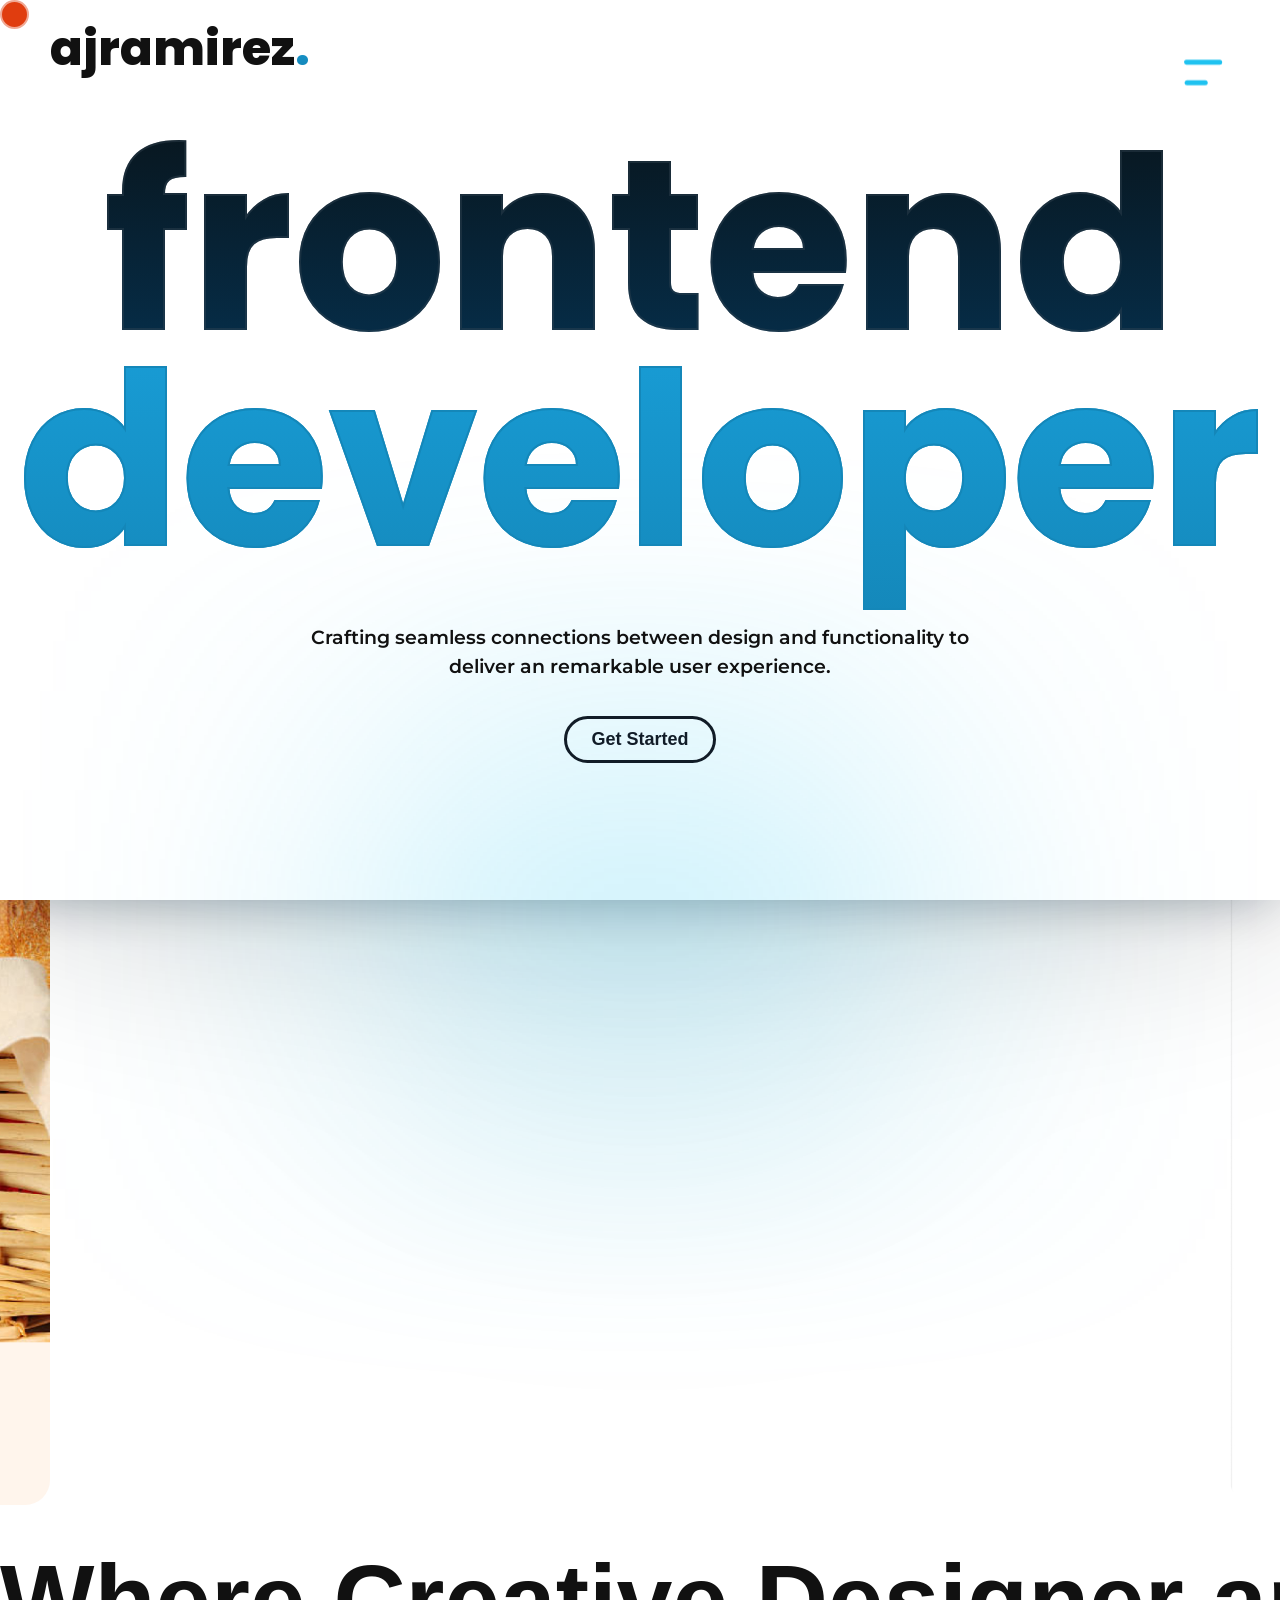
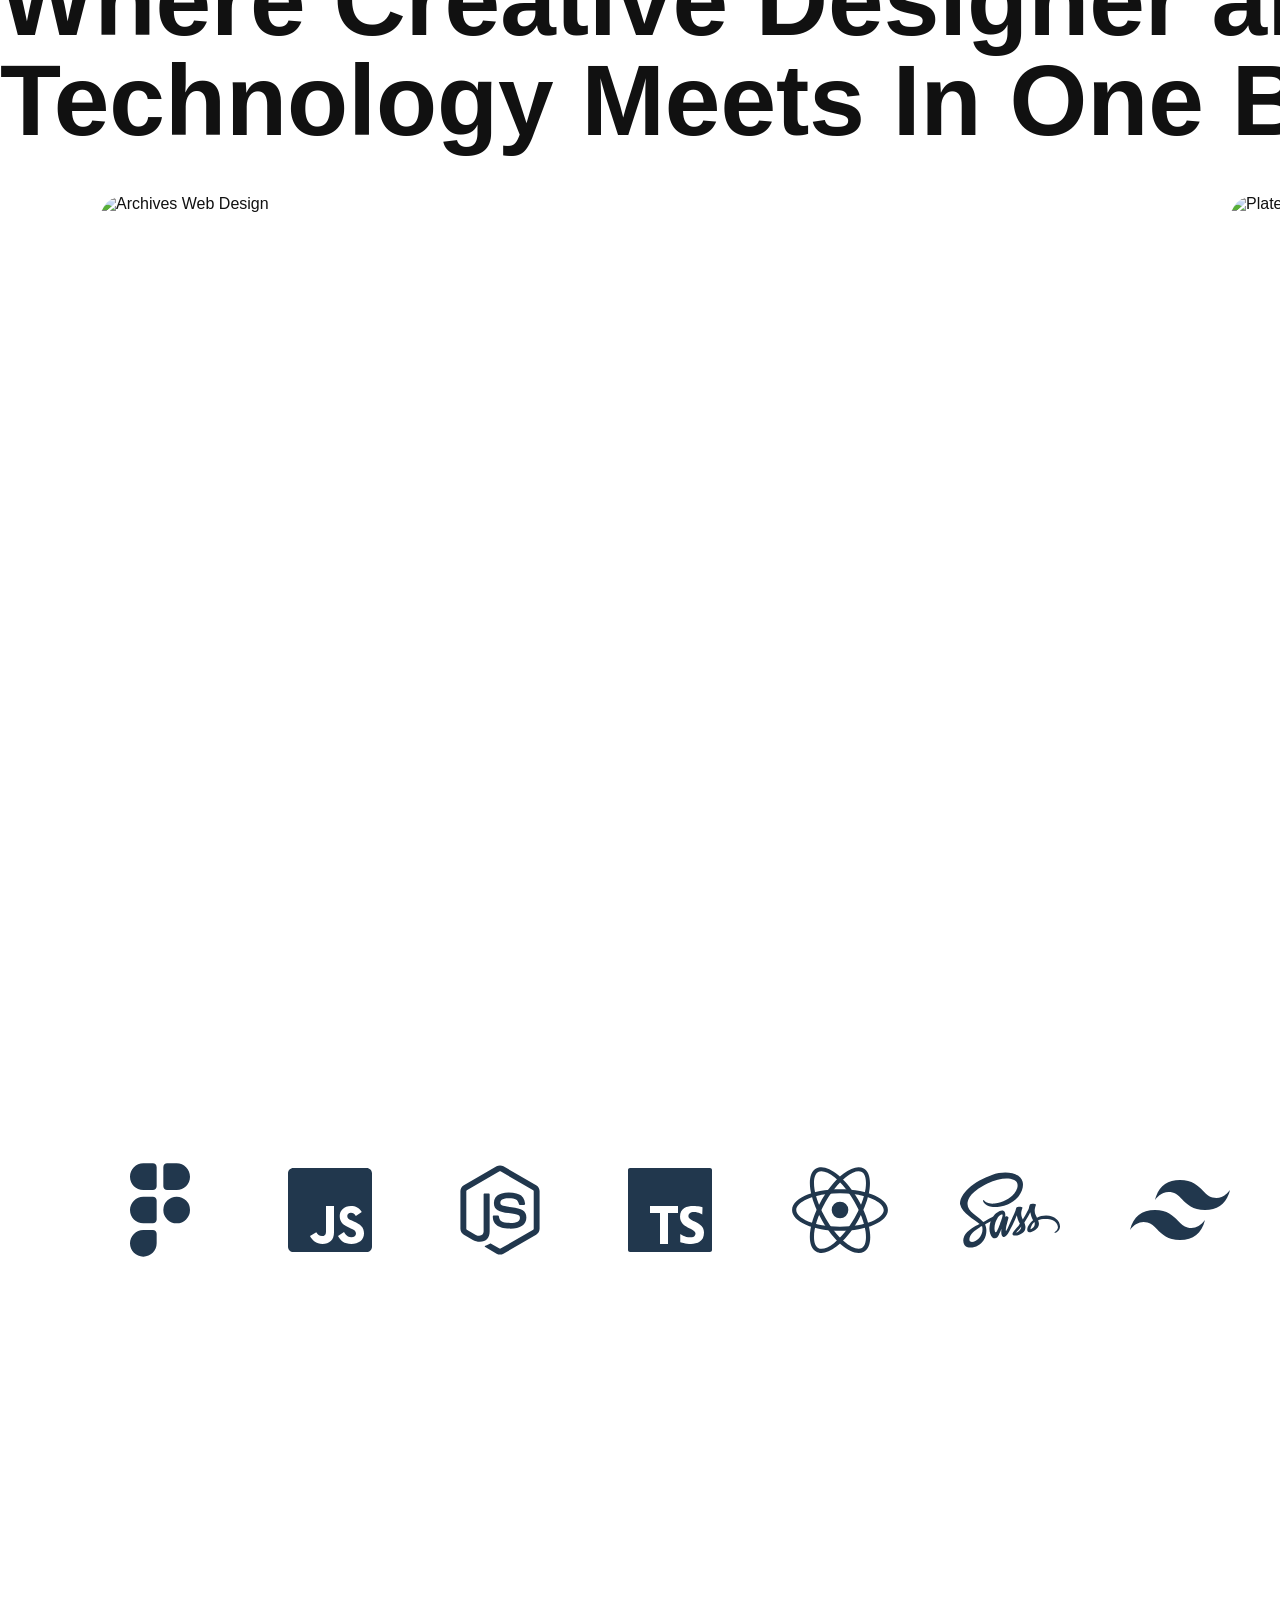
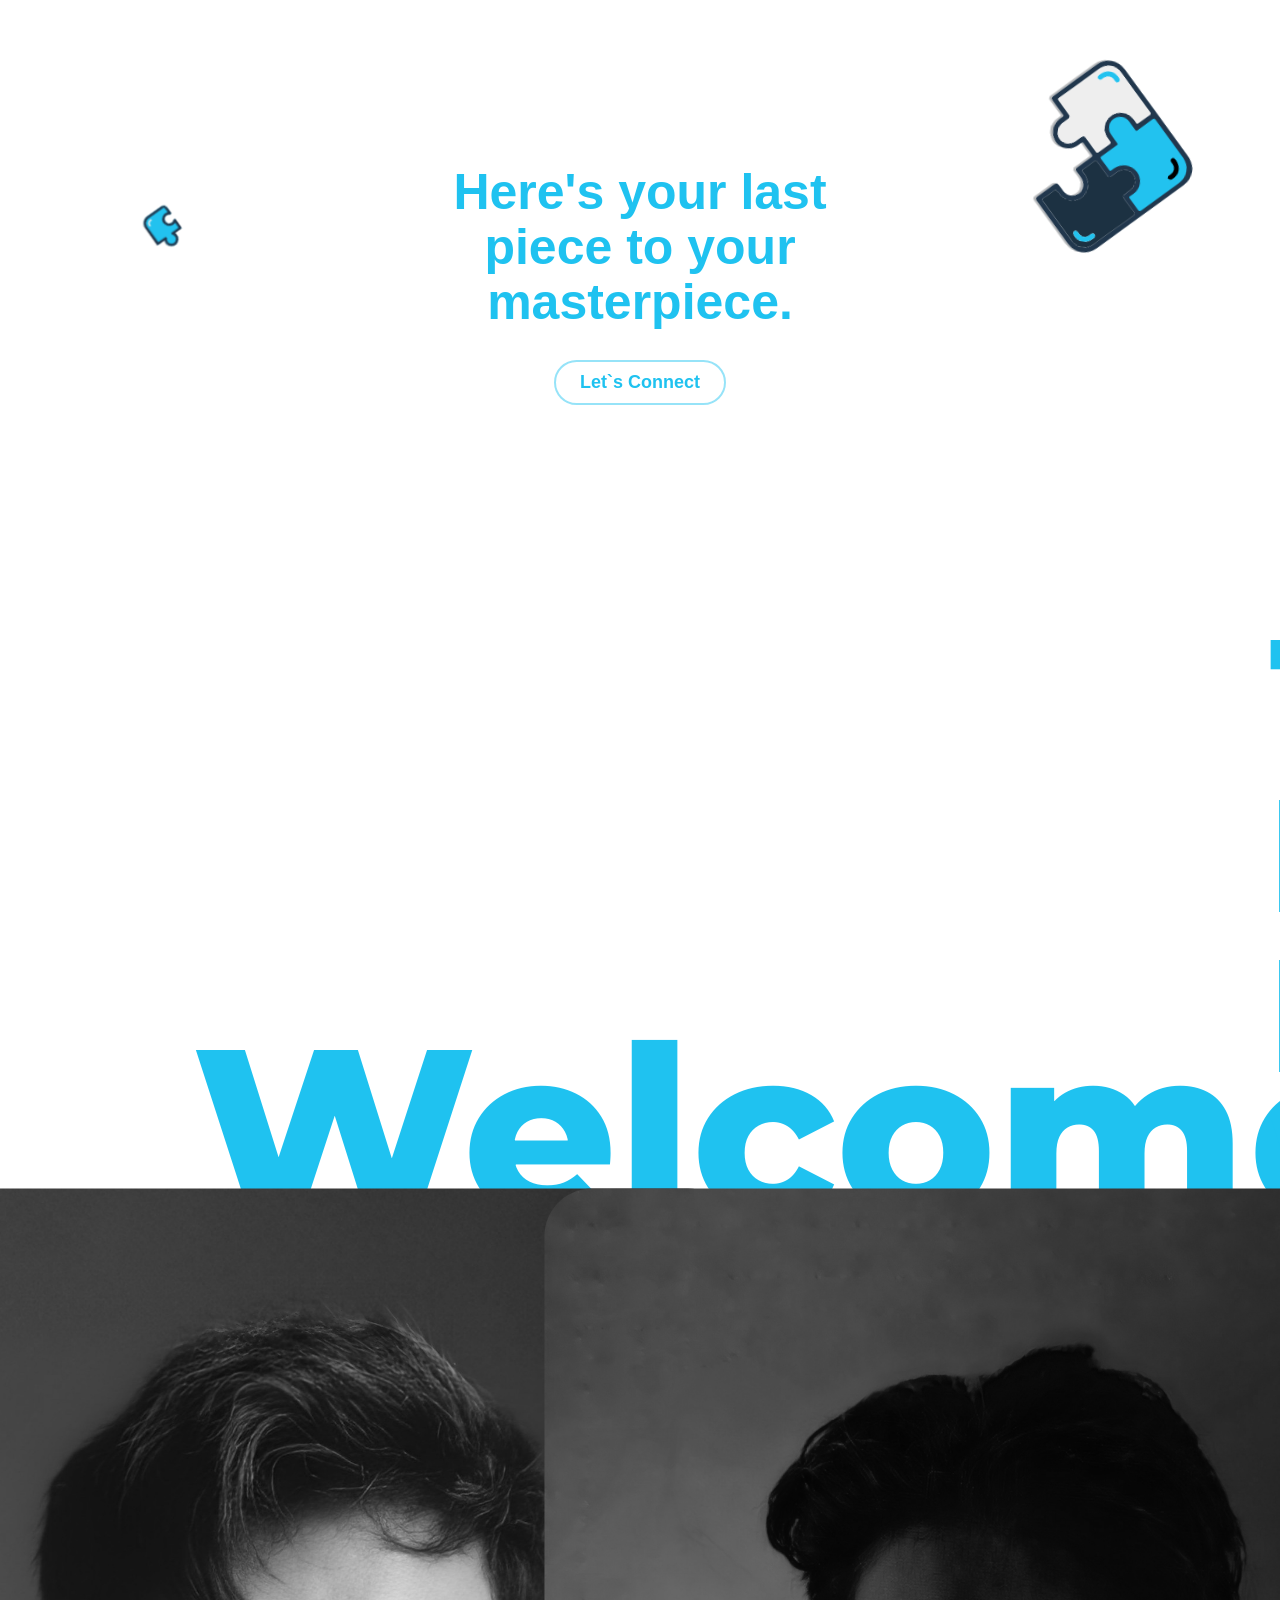
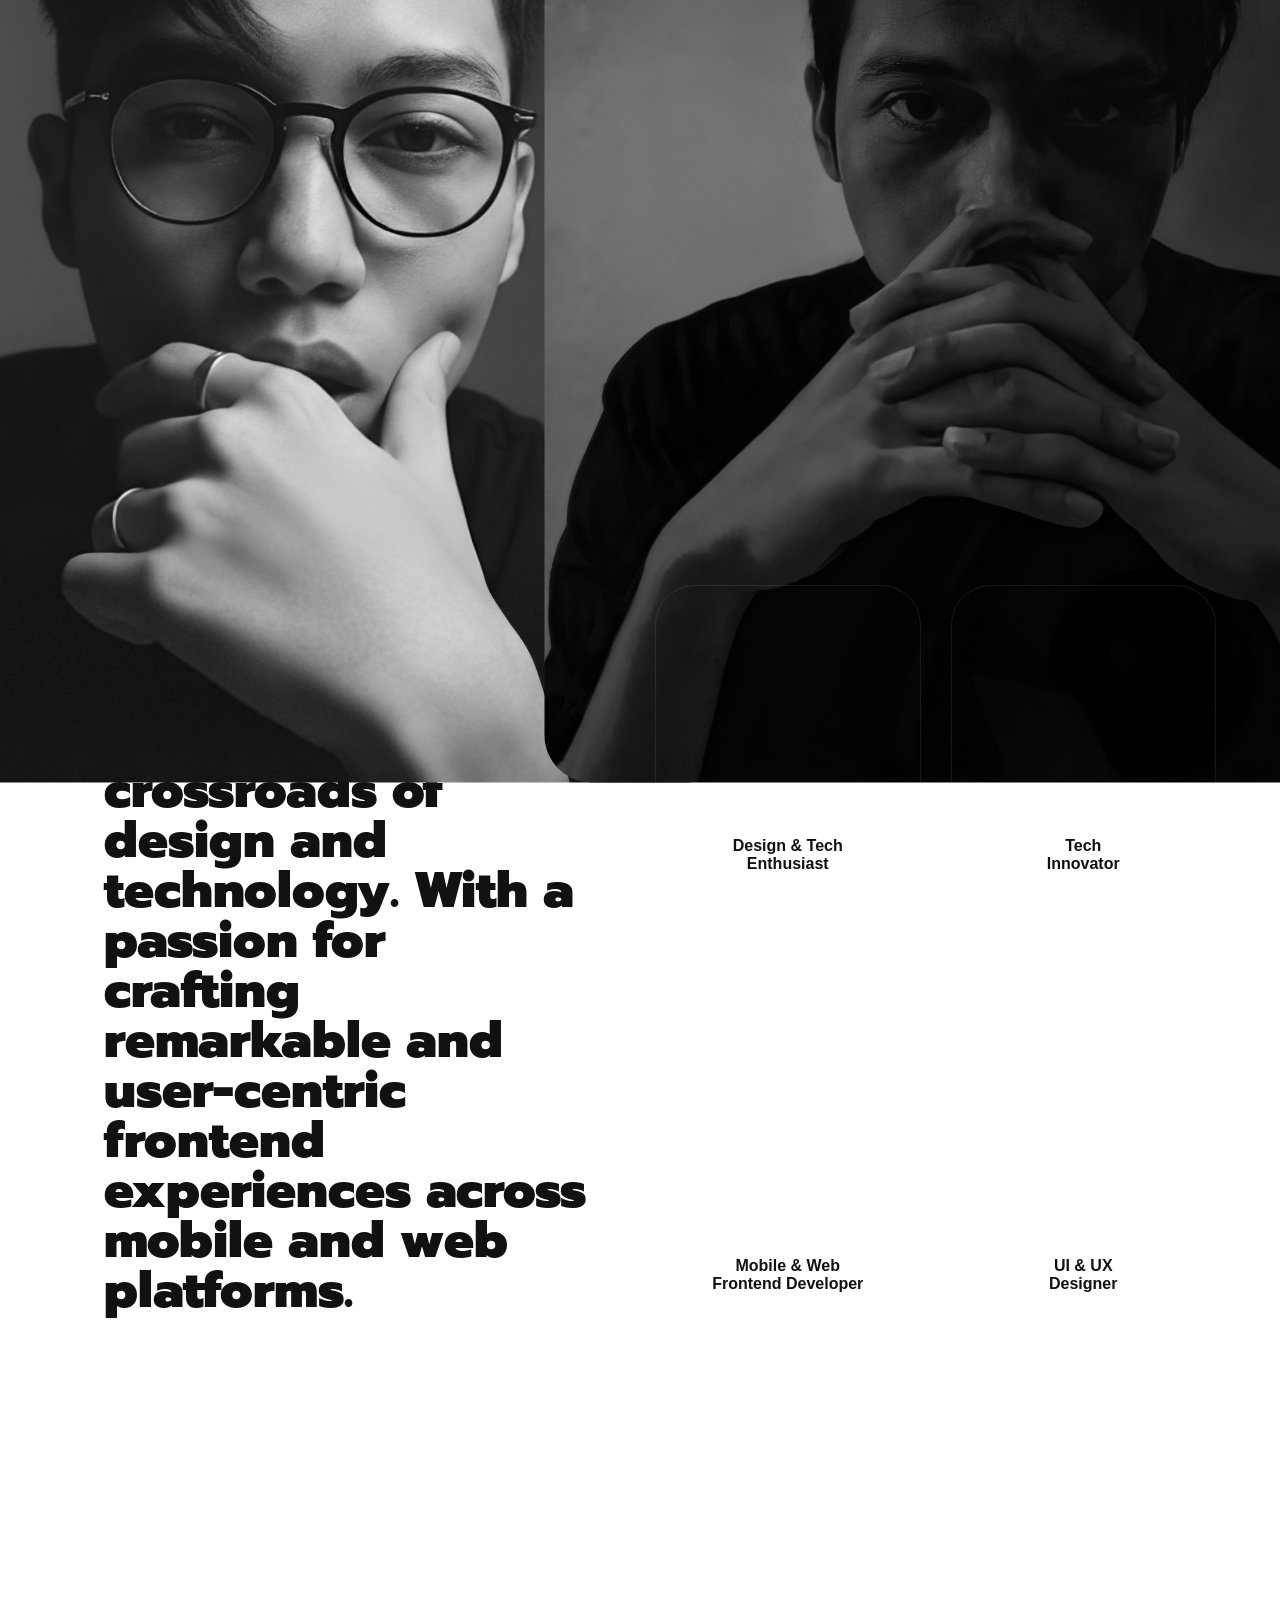
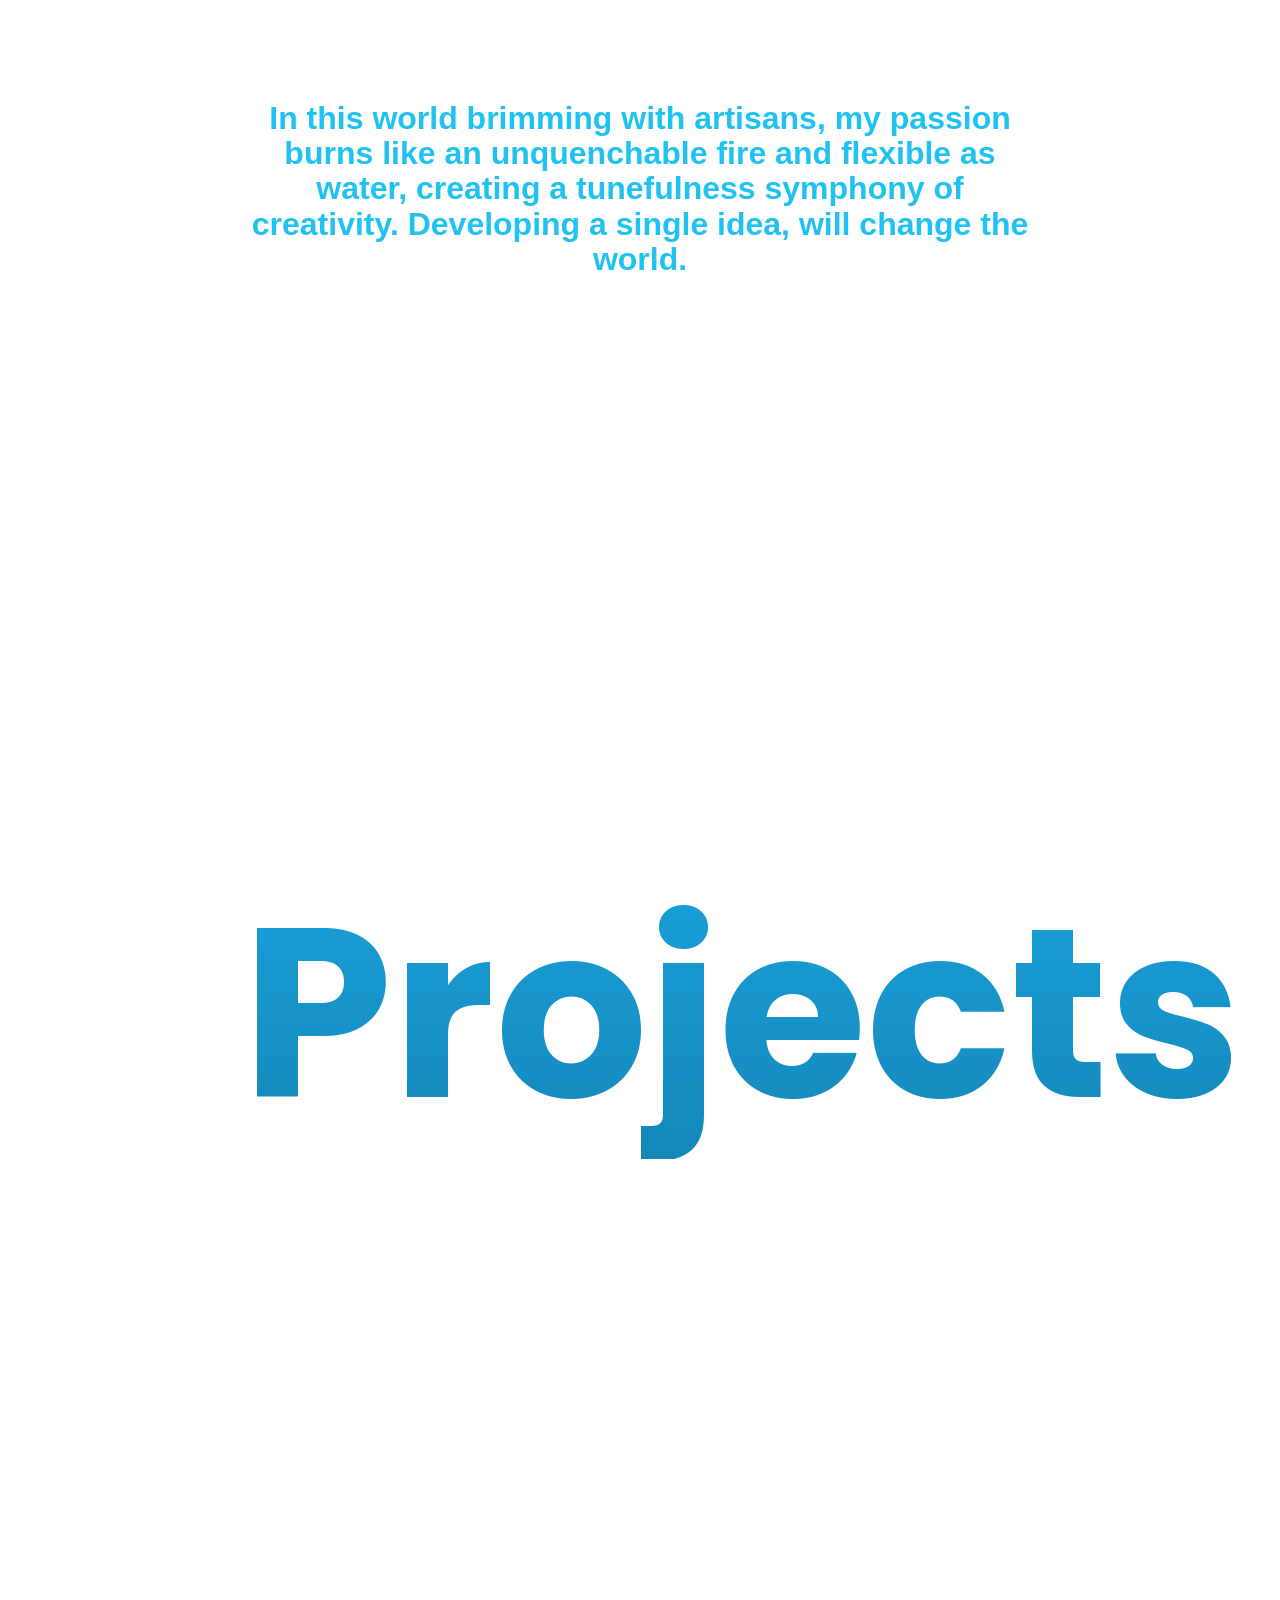
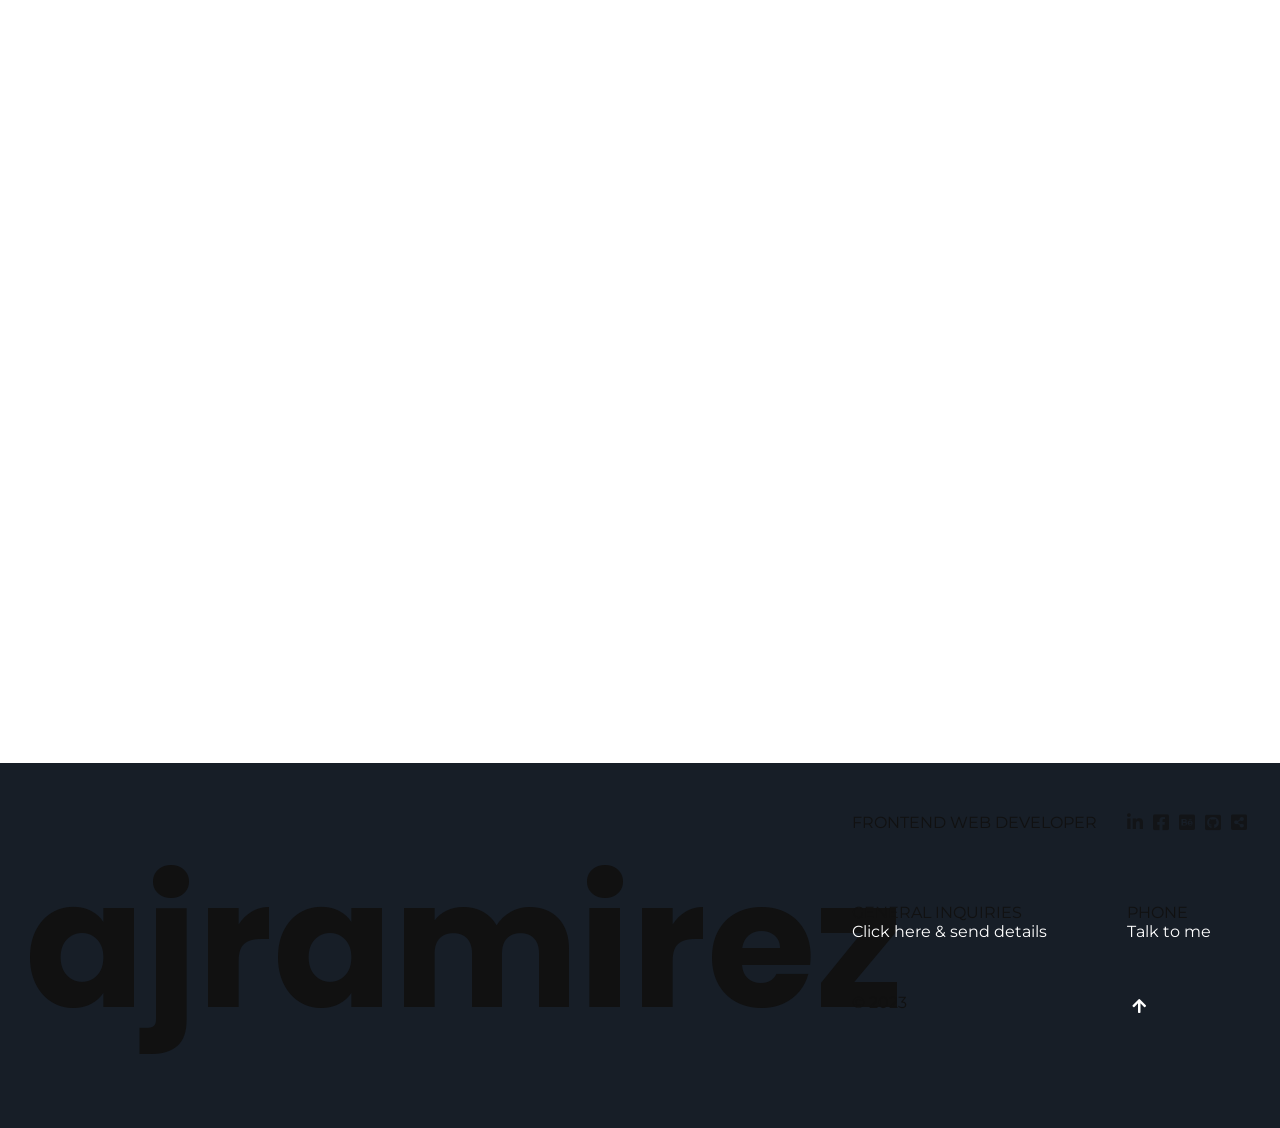
==== index.html @ 907bfc24 "Add The_Realty page and some adjustment" ====
<!DOCTYPE html>
<html lang="en">

<head>
  <meta charset="UTF-8" />
  <meta name="viewport" content="width=device-width, initial-scale=1.0" />
  <link rel="icon" type="image/x-icon" href="./images/favicon.svg">

  <title>klixt.dev</title>

  <!-- FONT__AWESOME -->
  <link rel="stylesheet" href="https://cdnjs.cloudflare.com/ajax/libs/font-awesome/5.15.4/css/all.min.css"
    integrity="sha512-1ycn6IcaQQ40/MKBW2W4Rhis/DbILU74C1vSrLJxCq57o941Ym01SwNsOMqvEBFlcgUa6xLiPY/NS5R+E6ztJQ=="
    crossorigin="anonymous" referrerpolicy="no-referrer" />
  <!-- <link rel="stylesheet" 
        href="https://cdnjs.cloudflare.com/ajax/libs/font-awesome/6.4.2/css/all.min.css" 
        integrity="sha512-z3gLpd7yknf1YoNbCzqRKc4qyor8gaKU1qmn+CShxbuBusANI9QpRohGBreCFkKxLhei6S9CQXFEbbKuqLg0DA==" 
        crossorigin="anonymous" 
        referrerpolicy="no-referrer" /> -->
  <link rel="stylesheet" href="https://cdnjs.cloudflare.com/ajax/libs/meyer-reset/2.0/reset.min.css">
  <link rel='stylesheet' href='https://use.typekit.net/skn8ash.css'>
  <link rel='stylesheet' href='https://cdn.jsdelivr.net/npm/locomotive-scroll@3.5.4/dist/locomotive-scroll.css'>
  <link rel="stylesheet" href="./style.css">
  <link rel="stylesheet" href="./textReveal.css">

  <link rel='stylesheet' href='https://maxcdn.bootstrapcdn.com/font-awesome/4.7.0/css/font-awesome.min.css'>
  <link rel="stylesheet" href="https://cdn.jsdelivr.net/gh/cdgco/techfont@latest/dist/techFont.css">
  <link href="https://cdn.lineicons.com/4.0/lineicons.css" rel="stylesheet" />

</head>

<body>
  <div class="cursor"></div>
  <div class="burger-nav">
    <div class="burgnav slide-in-blurred-right">
      <input type="checkbox" />
      <svg>
        <use xlink:href="#menu" />
        <use xlink:href="#menu" />
      </svg>
    </div>
    <!-- SVG -->
    <svg xmlns="http://www.w3.org/2000/svg" style="display: none;">
      <symbol xmlns="http://www.w3.org/2000/svg" viewBox="0 0 100 56" id="menu">
        <path d="M48.33,45.6H18a14.17,14.17,0,0,1,0-28.34H78.86a17.37,17.37,0,0,1,0,34.74H42.33l-21-21.26L47.75,4" />
      </symbol>
    </svg>
  </div>
  <div class="nav_wrapper">
    <div class="in_nav_wrapper">

      <div class="nav-row-container">
        <div class="nav_col_1">
          <ul class="ul_nav_links">
            <li class="link">Home</li>
            <li class="link">About</li>
            <li class="link">Project</li>
            <li class="link">Experience</li>
            <li class="link">Contact</li>
          </ul>
        </div>
        <div class="nav_col_2">
          <ul class="ul_social_nav">
            <li id="resume_" class="social_icon">
              <lord-icon src="https://cdn.lordicon.com/vufjamqa.json" trigger="hover" colors="primary:#121331"
                style="width:50px;height:50px">
              </lord-icon>
            </li>
            <li id="email_" class="social_icon">
              <lord-icon src="https://cdn.lordicon.com/hpivxauj.json" trigger="hover" colors="primary:#121331"
                style="width:50px;height:50px">
              </lord-icon>
            </li>
            <li id="call_" class="social_icon">
              <lord-icon src="https://cdn.lordicon.com/ssvybplt.json" trigger="hover" colors="primary:#121331"
                style="width:50px;height:50px">
              </lord-icon>
            </li>
            <li id="plan_" class="social_icon">
              <lord-icon src="https://cdn.lordicon.com/qjuahhae.json" trigger="hover" colors="primary:#121331"
                style="width:50px;height:50px">
              </lord-icon>
            </li>
            <li id="socials_" class="social_icon">
              <lord-icon src="https://cdn.lordicon.com/wxhtpnnk.json" trigger="hover" colors="primary:#121331"
                style="width:50px;height:50px">
              </lord-icon>
            </li>
          </ul>
        </div>
      </div>

    </div>
    <!-- <p>nav_wrapper</p> -->
  </div>


  <p id="name" class="slide-in-blurred-left" data-scroll-direction="vertical" data-scroll-speed="2">
    <span>
      <a href="/">
        <lord-icon src="https://cdn.lordicon.com/rwotyanb.json" trigger="morph"
          colors="primary:#21374d,secondary:#1fc2f0" stroke="80" style="width:80px;height:80px">
        </lord-icon>
      </a>
    </span>ajramirez<span class="dot">.</span>
  </p>

  <!-- Start -->
  <div class="container">
    <section id="hero-section" class="hero jumbotron" data-bgcolor="#091318" data-textcolor="#8b949a" data-scroll
      data-scroll-direction="vertical" data-scroll-speed="2.5">
      <div class="heroHeadings" style="text-align: center;">
        <h1 id="heading1" data-scroll data-scroll-direction="vertical" data-scroll-speed="-0.5">
          <div class="tracking-in-contract-bck-top">
            <span id="front" onmouseover="changeTextDev('mobile')"
              onmouseout="changeTextDev('developer')">front</span><span id="end" onmouseover="changeTextDev('web')"
              onmouseout="changeTextDev('developer')">end</span>
          </div>
        </h1>
        <h1 id="heading2" data-scroll data-scroll-direction="vertical" data-scroll-speed="0.5">
          <div class="tracking-in-contract-bck-bottom">
            <span id="dev" onmouseover="changeTextDev('designer'); changeTextFront('ui &'); changeTextEnd(' ux')"
              onmouseout="changeTextDev('developer'); changeTextFront('front'); changeTextEnd('end')">developer</span>
          </div>
        </h1>
      </div>
      <br><br><br>
      <div class="body-text-wrapper">
        <p id="hero-body-text" data-scroll data-scroll-direction="vertical" data-scroll-speed="1" class="text-focus-in">
          Crafting seamless connections between design and functionality to deliver an remarkable user experience.
          <!-- <span style="color: #3782ce;">Let's make it happen!</span> -->
        </p>
      </div>
      <br><br>
      <a onclick="scrollToSection('icon-container')">
        <button data-scroll data-scroll-direction="vertical" data-scroll-speed="1" class="button tracking-in-expand"
          onmouseover="changeText('Let`s make it happen')" onmouseout="changeText('Get Started')"
          onclick="scrollToIntro()">
          Get Started
        </button>
      </a>
      <lord-icon class="scroll-mouse" src="https://cdn.lordicon.com/wtfdpwey.json" trigger="loop" stroke="75"
        colors="primary:#21374d,secondary:#1797ce" style="width:60px; height:60px">
      </lord-icon>
      <div data-scroll data-scroll-direction="vertical" data-scroll-speed="0.5" class="mouse">
      </div>

      <!-- <div class="my-icon" data-scroll data-scroll-direction="vertical" data-scroll-speed="-3">
      <div class="slide-in-blurred-left-icon">
        <img src="./images/favicon.svg"/>
      </div>
    </div>
    <div class="my-logo" data-scroll data-scroll-direction="vertical" data-scroll-speed="3">
        <div class="slide-in-blurred-right-logo">
        <img src="./images/Logo.svg"/>
      </div>
    </div> -->
      <div class="hero-gradient"></div>
    </section>




    <div class="introduction-text">
      <section class="slide_Collections_Wrapper" data-bgcolor="#091318">
        <div class="collection_Preview" data-scroll data-scroll-direction="horizontal" data-scroll-speed="-10">
          <img src="./images/Breadily.jpg" alt="Breadily Web Design">
          <img src="./images/TheRealty.png" alt="The Realty Web Design">
          <img src="./images/FitNest.jpg" alt="FitNest Web Design">
        </div>
      </section>

      <h2 class="intro-Text" data-textcolor="#1fc2f0" data-bgcolor="#091318" data-scroll
        data-scroll-direction="horizontal" data-scroll-speed="30">
        <!-- TAKE A PEEK INTO MAGICAL WORLD! -->
        Where Creative Designer and
      </h2>
      <h2 class="intro-Text" data-textcolor="#1fc2f0" data-bgcolor="#091318" data-scroll
        data-scroll-direction="horizontal" data-scroll-speed="-30">
        Technology Meets In One Body
      </h2>

      <section class="slide_Collections_Wrapper" data-bgcolor="#091318">
        <div class="collection_Preview" data-scroll data-scroll-direction="horizontal" data-scroll-speed="10">
          <img src="./images/Votanica.png" alt="Votanica Web Design">
          <img src="./images/Design Archives.jpg" alt="Archives Web Design">
          <img src="./images/Plateria.png" alt="Plateria Web Design">
        </div>
      </section>

      <div id="icon-container" class="intro-Text logos" data-scroll data-scroll-direction="horizontal"
        data-scroll-speed="-15">
        <div id="icon-techstack">
          <!-- My TechStack -->
        </div>
      </div>
    </div>

    <div class="iconnection" data-textcolor="#1fc2f0" data-bgcolor="#091318">
      <div class="iconnection-left" data-scroll data-scroll-direction="horizontal" data-scroll-speed="-12">
        <img id="icon-left" src="./images/favicon.svg" />
      </div>

      <div id="iconnection" class="iconnection-text">
        <h2 data-scroll data-scroll-direction="vertical" data-scroll-speed="-1" style="margin-bottom: 30px;"
          class="shine">
          Here's your last piece to your masterpiece.<span>I think you'll become part of my masterpiece.</span>
        </h2>
        <a href="https://www.linkedin.com/in/itsajramirez/" target="_blank">
          <button data-scroll data-scroll-direction="vertical" data-scroll-speed="-0.5"
            class="button iconnect-btn tracking-in-expand" onmouseover="changeTextIntro('Let`s Build Connections')"
            onmouseout="changeTextIntro('Let`s Connect')" onclick="scrollToIntro()">Let`s Connect</button>
        </a>
      </div>

      <div class="iconnection-right" data-scroll data-scroll-direction="horizontal" data-scroll-speed="12">
        <img id="icon-right" src="./images/Logo.svg" alt="Puzzle Icon" />
      </div>
    </div>

    <section class="horizontal-scroll" data-textcolor="#eeeeee" data-bgcolor="#030303">
      <div class="pin-wrap">
        <div style="width: 100vw;">
          <h2 id="introducing" data-scroll data-scroll-direction="horizontal" data-scroll-speed="1">
            <lord-icon src="https://cdn.lordicon.com/zmkotitn.json" trigger="hover" colors="primary:#1fc2f0"
              state="intro" style="width:500px;height:500px">
            </lord-icon>
            <span>Welcome</span>
          </h2>
        </div>
        <div>
          <h1 id="about-title" data-scroll data-scroll-direction="horizontal" data-scroll-speed="0.1"
            style="white-space: nowrap; line-height: 100%;" class="mstrRevealText">
            The<br> Mastermind <br>Behind these<br> Works. <span> Meet The One<br> Man Team who<br> built these<br>
              Works.</span> </h1>
          <!-- <h1 id="about-title" data-scroll data-scroll-direction="horizontal" data-scroll-speed="0.1"
            style="white-space: nowrap; line-height: 100%;" class="mstrRevealText">
            Meet The One<br>Man Team who<br>built these Works.<span>Designed with Purpose.<br>Built with
              Passion.<br>Delivered with Precision.</span> </h1> -->
        </div>

        <div class="web-design-container">

          <div class="web-design-box">
            <a href="./images/Breadily.jpg" target="_blank" rel="noopener noreferrer">
              <img class="web-design-item" src="./images/Breadily.jpg" alt="Breadily Web Design">
            </a>
          </div>

          <div class="web-design-box">
            <a href="/The_Realty/index.html" target="_blank" rel="noopener noreferrer">
              <img class="web-design-item" src="./images/TheRealty.png" alt="The Realty Web Design">
            </a>
          </div>

          <div class="web-design-box">
            <a href="./images/FitNest.jpg" target="_blank" rel="noopener noreferrer">
              <img class="web-design-item" src="./images/FitNest.jpg" alt="FitNest Web Design">
            </a>
          </div>

          <div class="web-design-box">
            <a href="./images/Votanica.png" target="_blank" rel="noopener noreferrer">
              <img class="web-design-item" src="./images/Votanica.png" alt="Votanica Web Design">
            </a>
          </div>

          <div class="web-design-box">
            <a href="./images/Plateria.png" target="_blank" rel="noopener noreferrer">
              <img class="web-design-item" src="./images/Plateria.png" alt="Plateria Web Design">
            </a>
          </div>

          <div class="web-design-box">
            <a href="./images/Design Archives.jpg" target="_blank" rel="noopener noreferrer">
              <img class="web-design-item" src="./images/Design Archives.jpg" alt="Archives Web Design">
            </a>
          </div>

        </div>
    </section>

    <section class="xray" style="display: flex; flex-direction: column; justify-content: center; align-items: center;"
      data-textcolor="#eeeeee" data-bgcolor="#091318">
      <div class="photo-container">
        <div class="card card0" data-scroll data-scroll-direction="horizontal" data-scroll-speed="-1"
          style="scale:1.8;">
          <div class="border">
            <h2 id="photo-name" class="role">The Developer</h2>
            <h3 id="photo-title" class="role">
              Frontend Engineer
              <br><br>
              <span id="icon-span" class="icon-span">
                <i class="fab fa-js-square"></i>
                <i class="lni lni-typescript"></i>
                <i class="fab fa-node-js"></i>
                <i class="fab fa-react"></i>
                <i class="fab fa-html5"></i>
                <i class="fab fa-css3-alt"></i>
                <i class="lni lni-tailwindcss"></i>
                <i class="fab fa-sass"></i>
                <i class="fab fa-git-alt"></i>
                <i class="tf tf-github"></i>
                <i class="fab fa-wordpress"></i>
              </span>
            </h3>
            <div class="icons">
              <a href="mailto:art.joseph.nallatan.ramirez@gmail.com">
                <i class="fa fa-comment-o">
                  <span class="tooltip">@art.joseph.nallatan.ramirez</span>
                </i>
              </a>
              <a href="https://www.instagram.com/iam_ajramirezzz/" target="_blank">
                <i class="fa fa-instagram" aria-hidden="true">
                  <span class="tooltip">@iam_ajramirezzz</span>
                </i>
              </a>
              <a href="https://www.linkedin.com/in/itsajramirez/" target="_blank">
                <i class="fa fa-linkedin" aria-hidden="true">
                  <span class="tooltip">@itsajramirez</span>
                </i>
              </a>
              <i class="fa fa-dribbble" aria-hidden="true">
                <span class="tooltip">Dribbble</span>
              </i>
              <a href="https://github.com/Aj-Ramirez" target="_blank">
                <i class="fa fa-github" aria-hidden="true">
                  <span class="tooltip">@ajramirez</span>
                </i>
              </a>
              <a href="https://www.facebook.com/its.aj.ramirez.klxt" target="_blank">
                <i class="fa fa-facebook" aria-hidden="true">
                  <span class="tooltip">@its.aj.ramirez.klxt</span>
                </i>
              </a>
            </div>
          </div>
        </div>
        <p></p>
        <div class="card card1" data-scroll data-scroll-direction="horizontal" data-scroll-speed="1" style="scale:1.8;">
          <div class="border">
            <h2 id="photo-name" class="role">The Designer</h2>
            <h3 id="photo-title" class="role">
              UI & UX Designer <br><br>
              <span id="icon-span" class="icon-span">
                <svg xmlns="http://www.w3.org/2000/svg" x="0px" y="0px" width="100" height="100" viewBox="0 0 26 26">
                  <path
                    d="M 4.875 0 C 2.183594 0 0 2.183594 0 4.875 L 0 21.125 C 0 23.816406 2.183594 26 4.875 26 L 21.125 26 C 23.816406 26 26 23.816406 26 21.125 L 26 4.875 C 26 2.183594 23.816406 0 21.125 0 Z M 17 6.5 C 17.402344 6.5 17.722656 6.621094 17.96875 6.84375 C 18.21875 7.070313 18.34375 7.382813 18.34375 7.75 C 18.34375 8.117188 18.222656 8.410156 17.96875 8.625 C 17.722656 8.835938 17.398438 8.9375 17 8.9375 C 16.59375 8.9375 16.285156 8.816406 16.0625 8.59375 C 15.835938 8.375 15.71875 8.101563 15.71875 7.75 C 15.71875 7.398438 15.835938 7.105469 16.0625 6.875 C 16.285156 6.644531 16.59375 6.5 17 6.5 Z M 10.40625 6.59375 L 11.96875 6.59375 C 12.023438 6.59375 12.078125 6.632813 12.09375 6.6875 L 15.34375 17.9375 C 15.359375 17.957031 15.375 17.976563 15.375 18 C 15.375 18.070313 15.316406 18.125 15.25 18.125 L 13.125 18.125 C 13.066406 18.125 13.015625 18.085938 13 18.03125 L 12.34375 15.5625 L 9.90625 15.5625 L 9.25 18.03125 C 9.234375 18.085938 9.214844 18.125 9.15625 18.125 L 7.15625 18.125 C 7.117188 18.125 7.054688 18.09375 7.03125 18.0625 C 7.007813 18.03125 7.019531 18.003906 7.03125 17.96875 L 10.28125 6.6875 C 10.296875 6.632813 10.351563 6.59375 10.40625 6.59375 Z M 16.0625 9.875 L 17.96875 9.875 C 18.039063 9.875 18.09375 9.929688 18.09375 10 L 18.09375 18 C 18.09375 18.070313 18.039063 18.125 17.96875 18.125 L 16.0625 18.125 C 15.992188 18.125 15.9375 18.070313 15.9375 18 L 15.9375 10 C 15.9375 9.929688 15.992188 9.875 16.0625 9.875 Z M 11.15625 10.0625 L 10.96875 11.21875 L 10.40625 13.6875 L 11.9375 13.6875 L 11.3125 11.21875 Z">
                  </path>
                </svg>
                <svg xmlns="http://www.w3.org/2000/svg" x="0px" y="0px" width="100" height="100" viewBox="0 0 26 26">
                  <path
                    d="M 11.546875 9.46875 C 11.632813 9.699219 11.675781 9.984375 11.675781 10.320313 C 11.675781 10.722656 11.628906 11.054688 11.539063 11.3125 C 11.449219 11.5625 11.328125 11.761719 11.179688 11.902344 C 11.027344 12.042969 10.855469 12.144531 10.660156 12.199219 C 10.460938 12.261719 10.246094 12.292969 10.023438 12.292969 C 9.964844 12.292969 9.847656 12.285156 9.675781 12.269531 C 9.5625 12.257813 9.484375 12.246094 9.429688 12.238281 L 9.429688 8.613281 C 9.617188 8.574219 9.851563 8.558594 10.121094 8.558594 C 10.328125 8.558594 10.53125 8.585938 10.722656 8.648438 C 10.90625 8.707031 11.070313 8.800781 11.210938 8.929688 C 11.351563 9.0625 11.464844 9.242188 11.546875 9.46875 Z M 26 4.875 L 26 21.125 C 26 23.816406 23.816406 26 21.125 26 L 4.875 26 C 2.183594 26 0 23.816406 0 21.125 L 0 4.875 C 0 2.183594 2.183594 0 4.875 0 L 21.125 0 C 23.816406 0 26 2.183594 26 4.875 Z M 13.730469 12.175781 C 13.933594 11.671875 14.035156 11.054688 14.035156 10.335938 C 14.035156 9.542969 13.914063 8.886719 13.671875 8.386719 C 13.429688 7.886719 13.109375 7.488281 12.71875 7.210938 C 12.332031 6.933594 11.886719 6.746094 11.398438 6.652344 C 10.46875 6.476563 9.503906 6.484375 8.539063 6.589844 C 8.082031 6.636719 7.652344 6.703125 7.261719 6.789063 C 7.203125 6.804688 7.164063 6.855469 7.164063 6.910156 L 7.164063 18 C 7.164063 18.070313 7.21875 18.125 7.289063 18.125 L 9.304688 18.125 C 9.371094 18.125 9.429688 18.070313 9.429688 18 L 9.429688 14.289063 C 9.453125 14.292969 9.480469 14.296875 9.507813 14.300781 C 9.609375 14.3125 9.714844 14.320313 9.824219 14.324219 C 9.933594 14.328125 10.039063 14.332031 10.136719 14.332031 L 10.34375 14.332031 C 10.8125 14.332031 11.277344 14.261719 11.71875 14.117188 C 12.167969 13.976563 12.566406 13.738281 12.910156 13.417969 C 13.253906 13.097656 13.527344 12.679688 13.730469 12.175781 Z M 19.234375 15.761719 C 19.234375 15.304688 19.160156 14.914063 19.007813 14.601563 C 18.855469 14.289063 18.660156 14.023438 18.429688 13.804688 C 18.195313 13.589844 17.949219 13.410156 17.691406 13.265625 C 17.441406 13.128906 17.203125 12.996094 16.980469 12.867188 C 16.765625 12.746094 16.585938 12.617188 16.453125 12.492188 C 16.335938 12.382813 16.277344 12.25 16.277344 12.082031 C 16.277344 11.835938 16.351563 11.550781 16.933594 11.550781 C 17.199219 11.550781 17.472656 11.589844 17.75 11.664063 C 18.027344 11.742188 18.269531 11.824219 18.46875 11.90625 C 18.503906 11.921875 18.539063 11.921875 18.570313 11.90625 C 18.605469 11.890625 18.628906 11.863281 18.636719 11.828125 L 19.085938 10.355469 C 19.101563 10.300781 19.082031 10.242188 19.03125 10.214844 C 18.777344 10.058594 18.429688 9.925781 18.003906 9.824219 C 17.582031 9.71875 17.125 9.667969 16.648438 9.667969 C 15.828125 9.667969 15.195313 9.882813 14.765625 10.3125 C 14.339844 10.738281 14.121094 11.351563 14.121094 12.128906 C 14.121094 12.582031 14.199219 12.96875 14.351563 13.273438 C 14.5 13.574219 14.695313 13.832031 14.929688 14.046875 C 15.164063 14.253906 15.410156 14.433594 15.664063 14.574219 C 15.914063 14.710938 16.152344 14.847656 16.375 14.980469 C 16.589844 15.105469 16.765625 15.246094 16.898438 15.386719 C 17.023438 15.519531 17.082031 15.679688 17.082031 15.871094 C 17.082031 16.074219 17.019531 16.21875 16.894531 16.304688 C 16.757813 16.402344 16.574219 16.449219 16.359375 16.449219 C 16.050781 16.449219 15.753906 16.402344 15.476563 16.3125 C 15.195313 16.21875 14.941406 16.109375 14.722656 15.988281 C 14.691406 15.96875 14.652344 15.964844 14.617188 15.976563 C 14.582031 15.992188 14.554688 16.019531 14.542969 16.054688 L 14.015625 17.589844 C 13.996094 17.644531 14.019531 17.703125 14.066406 17.734375 C 14.332031 17.914063 14.6875 18.058594 15.121094 18.167969 C 15.550781 18.277344 15.996094 18.332031 16.4375 18.332031 C 17.355469 18.332031 18.058594 18.09375 18.527344 17.625 C 18.996094 17.152344 19.234375 16.527344 19.234375 15.761719 Z">
                  </path>
                </svg>
                <svg xmlns="http://www.w3.org/2000/svg" x="0px" y="0px" width="100" height="100" viewBox="0 0 24 24"
                  style="scale:1.3; border-radius:5px; margin-bottom: 0.5px;">
                  <path
                    d="M15.231,11.231c-0.305,0-0.527,0.123-0.668,0.369s-0.211,0.684-0.211,1.313v0.439c0,0.625,0.066,1.062,0.199,1.31 s0.357,0.372,0.674,0.372c0.328,0,0.576-0.146,0.744-0.439V11.7C15.806,11.388,15.56,11.231,15.231,11.231z M19,3H5 C3.896,3,3,3.895,3,5v14c0,1.105,0.896,2,2,2h14c1.104,0,2-0.895,2-2V5C21,3.895,20.104,3,19,3z M10.274,16.3l-1.172-2.982 L7.937,16.3H5.938l2.051-4.301l-2.01-4.23h1.975l1.148,2.93l1.148-2.93h1.975l-2.004,4.23l2.051,4.301H10.274z M17.64,16.3 h-1.506l-0.076-0.645c-0.34,0.508-0.777,0.762-1.313,0.762c-0.664,0-1.171-0.254-1.521-0.762s-0.528-1.254-0.536-2.238v-0.48 c0-1.039,0.176-1.814,0.527-2.326s0.863-0.768,1.535-0.768c0.488,0,0.895,0.211,1.219,0.633V7.3h1.67V16.3z">
                  </path>
                </svg>
                <svg xmlns="http://www.w3.org/2000/svg" x="0px" y="0px" width="100" height="100" viewBox="0 0 24 24">
                  <path
                    d="M8.537 24L8.537 24c-1.933 0-3.5-1.567-3.5-3.5l0 0c0-1.933 1.567-3.5 3.5-3.5h3.5v3.5C12.037 22.433 10.47 24 8.537 24zM16.5 8H13V1h3.5C18.433 1 20 2.567 20 4.5l0 0C20 6.433 18.433 8 16.5 8zM8.5 8H12V1H8.5C6.567 1 5 2.567 5 4.5l0 0C5 6.433 6.567 8 8.5 8zM8.5 16H12V9H8.5C6.567 9 5 10.567 5 12.5l0 0C5 14.433 6.567 16 8.5 16zM16 9A3 3 0 1016 15 3 3 0 1016 9z">
                  </path>
                </svg>
                <svg xmlns="http://www.w3.org/2000/svg" x="0px" y="0px" width="100" height="100" viewBox="0 0 50 50">
                  <path
                    d="M 25.783203 5.0195312 C 25.588141 5.0022187 25.390156 5.0024375 25.191406 5.0234375 C 24.394406 5.1104375 23.679734 5.5029531 23.177734 6.1269531 C 22.140734 7.4159531 22.346719 9.3087031 23.636719 10.345703 L 26.9375 13 L 9.9609375 13 C 8.3069375 13 6.9609375 14.346 6.9609375 16 C 6.9609375 17.654 8.3069375 19 9.9609375 19 L 17.396484 19 L 3.15625 30.509766 C 2.50925 31.032766 2.1055781 31.776516 2.0175781 32.603516 C 1.9305781 33.430516 2.1684062 34.243625 2.6914062 34.890625 C 3.2144063 35.537625 3.9581563 35.941297 4.7851562 36.029297 C 5.6121562 36.116297 6.4252656 35.878469 7.0722656 35.355469 L 13.998047 29.757812 C 14.577047 37.698812 21.963938 44 30.960938 44 C 40.334938 44 47.960938 37.159 47.960938 28.75 C 47.960938 23.554 45.051828 18.771359 40.173828 15.943359 L 27.396484 5.6699219 C 26.927734 5.2934219 26.368391 5.0714688 25.783203 5.0195312 z M 30.960938 20 C 35.922938 20 39.960938 23.364 39.960938 27.5 C 39.960938 31.636 35.922938 35 30.960938 35 C 25.998938 35 21.960937 31.636 21.960938 27.5 C 21.960938 23.364 25.998938 20 30.960938 20 z M 30.960938 22 A 6 5 0 0 0 30.960938 32 A 6 5 0 0 0 30.960938 22 z">
                  </path>
                </svg>
                <svg xmlns="http://www.w3.org/2000/svg" x="0px" y="0px" width="100" height="100" viewBox="0 0 50 50">
                  <path
                    d="M 25 2 C 12.318 2 2 12.317 2 25 C 2 37.683 12.318 48 25 48 C 37.682 48 48 37.683 48 25 C 48 12.317 37.682 2 25 2 z M 15.117188 17.082031 C 16.591187 17.082031 17.691703 18.136484 17.845703 19.396484 C 17.984703 20.531484 17.530484 21.513438 16.271484 22.148438 C 15.629484 22.474438 15.310937 22.457734 15.210938 22.302734 C 15.143937 22.198734 15.181547 22.024969 15.310547 21.917969 C 16.494547 20.928969 16.515953 20.116656 16.376953 18.972656 C 16.286953 18.236656 15.802766 17.765625 15.259766 17.765625 C 12.932766 17.765625 9.5945937 22.98425 10.058594 26.78125 C 10.239594 28.26125 11.148766 29.974609 13.009766 29.974609 C 13.629766 29.974609 14.286094 29.799813 14.871094 29.507812 C 15.892094 28.985813 16.470781 28.573437 17.050781 27.898438 C 16.907781 26.142437 18.41425 23.9375 20.65625 23.9375 C 21.62625 23.9375 22.428438 24.327422 22.523438 25.107422 C 22.642437 26.080422 21.814906 26.275391 21.503906 26.275391 C 21.231906 26.275391 20.795625 26.198312 20.765625 25.945312 C 20.732625 25.672313 21.352391 25.828078 21.275391 25.205078 C 21.227391 24.816078 20.823547 24.679687 20.435547 24.679688 C 19.039547 24.679688 18.268016 26.626938 18.416016 27.835938 C 18.483016 28.381937 18.763578 28.925781 19.267578 28.925781 C 19.674578 28.925781 20.260328 28.341375 20.486328 27.484375 C 20.629328 26.900375 21.182797 26.511719 21.591797 26.511719 C 21.804797 26.511719 21.952516 26.609219 21.978516 26.824219 C 21.987516 26.902219 21.980078 26.999234 21.955078 27.115234 C 21.908078 27.368234 21.714609 28.212719 21.724609 28.386719 C 21.731609 28.538719 21.818031 28.746094 22.082031 28.746094 C 22.291031 28.746094 23.061438 28.332359 23.773438 27.693359 C 23.997438 26.537359 24.272922 25.107141 24.294922 24.994141 C 24.381922 24.525141 24.550953 24.042969 25.501953 24.042969 C 25.696953 24.042969 25.843094 24.139047 25.871094 24.373047 C 25.880094 24.450047 25.872656 24.550016 25.847656 24.666016 L 25.582031 25.867188 C 26.415031 24.756187 27.712281 23.941406 28.488281 23.941406 C 28.818281 23.941406 29.072234 24.115797 29.115234 24.466797 C 29.139234 24.661797 29.082125 24.991328 28.953125 25.361328 C 28.677125 26.120328 28.366156 27.262141 28.160156 28.244141 C 28.116156 28.453141 28.189313 28.767578 28.570312 28.767578 C 28.875312 28.767578 29.854531 28.395562 30.644531 27.351562 C 30.639531 27.203563 30.636719 27.054344 30.636719 26.902344 C 30.636719 26.084344 30.694609 25.421547 30.849609 24.935547 C 31.004609 24.428547 31.645312 23.943359 32.070312 23.943359 C 32.284312 23.943359 32.439453 24.059969 32.439453 24.292969 C 32.439453 24.370969 32.419859 24.469406 32.380859 24.566406 C 32.090859 25.423406 31.935547 26.221531 31.935547 27.019531 C 31.935547 27.467531 32.032859 28.189594 32.130859 28.558594 C 32.149859 28.636594 32.169094 28.714844 32.246094 28.714844 C 32.382094 28.714844 33.292172 27.817563 33.951172 26.726562 C 33.368172 26.356562 33.039062 25.674891 33.039062 24.837891 C 33.039062 23.435891 33.8735 22.714844 34.6875 22.714844 C 35.3275 22.714844 35.908203 23.182187 35.908203 24.117188 C 35.908203 24.702188 35.675656 25.363859 35.347656 26.005859 C 35.347656 26.005859 35.483969 26.025391 35.542969 26.025391 C 36.046969 26.025391 36.434438 25.791109 36.648438 25.537109 C 36.745438 25.427109 36.835875 25.341016 36.921875 25.291016 C 37.570875 24.507016 38.522672 23.939453 39.638672 23.939453 C 40.588672 23.939453 41.408906 24.310844 41.503906 25.089844 C 41.624906 26.082844 40.777328 26.277344 40.486328 26.277344 C 40.196328 26.277344 39.759516 26.198312 39.728516 25.945312 C 39.697516 25.692312 40.333766 25.829562 40.259766 25.226562 C 40.211766 24.836562 39.805969 24.679688 39.417969 24.679688 C 38.117969 24.679688 37.224484 26.413453 37.396484 27.814453 C 37.465484 28.379453 37.726469 28.925781 38.230469 28.925781 C 38.637469 28.925781 39.246703 28.340375 39.470703 27.484375 C 39.614703 26.919375 40.164266 26.511719 40.572266 26.511719 C 40.766266 26.511719 40.934891 26.60975 40.962891 26.84375 C 40.976891 26.96075 40.929891 27.213906 40.712891 28.128906 C 40.623891 28.517906 40.605672 28.848094 40.638672 29.121094 C 40.708672 29.686094 40.967031 30.057484 41.207031 30.271484 C 41.294031 30.348484 41.344562 30.445859 41.351562 30.505859 C 41.371562 30.658859 41.254547 30.794922 41.060547 30.794922 C 41.002547 30.794922 40.925328 30.794859 40.861328 30.755859 C 39.862328 30.346859 39.447078 29.665484 39.330078 29.021484 C 38.945078 29.508484 38.435109 29.779297 37.912109 29.779297 C 37.020109 29.779297 36.149391 29.000281 36.025391 27.988281 C 35.974391 27.572281 36.024156 27.124547 36.160156 26.685547 C 35.798156 26.909547 35.407594 27.033203 35.058594 27.033203 C 34.941594 27.033203 34.846469 27.034625 34.730469 27.015625 C 33.858469 28.280625 32.946047 29.156875 32.248047 29.546875 C 31.958047 29.702875 31.687188 29.78125 31.492188 29.78125 C 31.336188 29.78125 31.162937 29.741469 31.085938 29.605469 C 30.904937 29.301469 30.783844 28.822766 30.714844 28.259766 C 29.795844 29.266766 28.506344 29.775391 27.902344 29.775391 C 27.203344 29.775391 26.822141 29.346125 26.744141 28.703125 C 26.718141 28.457125 26.725531 28.209844 26.769531 27.964844 C 27.000531 26.523844 27.531047 25.628469 27.498047 25.355469 C 27.488047 25.277469 27.443719 25.238281 27.386719 25.238281 C 26.940719 25.238281 25.374719 26.854781 25.136719 27.925781 L 24.951172 28.783203 C 24.830172 29.387203 24.237078 29.775391 23.830078 29.775391 C 23.636078 29.775391 23.488891 29.679844 23.462891 29.464844 C 23.454891 29.366844 23.463328 29.267875 23.486328 29.171875 L 23.572266 28.720703 C 22.727266 29.352703 21.816625 29.779297 21.390625 29.779297 C 20.807625 29.779297 20.481234 29.466047 20.365234 28.998047 C 19.980234 29.505047 19.470734 29.779297 18.927734 29.779297 C 18.234734 29.779297 17.567094 29.321578 17.246094 28.642578 C 16.789094 29.155578 16.249562 29.656312 15.601562 30.070312 C 14.645563 30.675313 13.580312 31.162109 12.320312 31.162109 C 11.157312 31.162109 10.169047 30.539203 9.6230469 30.033203 C 8.8130469 29.274203 8.3838125 28.144328 8.2578125 27.111328 C 7.8598125 23.859328 9.8402031 19.593609 12.908203 17.724609 C 13.612203 17.295609 14.400188 17.082031 15.117188 17.082031 z M 34.222656 23.466797 C 33.969656 23.466797 33.873047 23.817375 33.873047 24.109375 C 33.873047 24.655375 34.145141 25.220844 34.494141 25.589844 C 34.630141 25.219844 34.707031 24.849516 34.707031 24.478516 C 34.707031 23.778516 34.435656 23.466797 34.222656 23.466797 z">
                  </path>
                </svg>
              </span>
            </h3>
            <div class="icons">
              <a href="mailto:art.joseph.nallatan.ramirez@gmail.com">
                <i class="fa fa-comment-o">
                  <span class="tooltip">@art.joseph.nallatan.ramirez</span>
                </i>
              </a>
              <a href="https://www.instagram.com/iam_ajramirezzz/" target="_blank">
                <i class="fa fa-instagram" aria-hidden="true">
                  <span class="tooltip">@iam_ajramirezzz</span>
                </i>
              </a>
              <a href="https://www.linkedin.com/in/itsajramirez/" target="_blank">
                <i class="fa fa-linkedin" aria-hidden="true">
                  <span class="tooltip">@itsajramirez</span>
                </i>
              </a>
              <i class="fa fa-dribbble" aria-hidden="true">
                <span class="tooltip">Dribbble</span>
              </i>
              <a href="https://github.com/Aj-Ramirez" target="_blank">
                <i class="fa fa-github" aria-hidden="true">
                  <span class="tooltip">@ajramirez</span>
                </i>
              </a>
              <a href="https://www.facebook.com/its.aj.ramirez.klxt" target="_blank">
                <i class="fa fa-facebook" aria-hidden="true">
                  <span class="tooltip">@its.aj.ramirez.klxt</span>
                </i>
              </a>
            </div>
          </div>
        </div>
      </div>
      <div class="about-us-grid-container">
        <div class="grid1" data-scroll data-scroll-direction="vertical" data-scroll-speed="3.5">
          <h3 id="about-me-text">
            <p>Meet <span id="specialtext">Aj</span>, a visionary at the crossroads of design and technology. With a
              passion for crafting remarkable and user-centric frontend experiences across mobile and web platforms.</p>
          </h3>
        </div>
        <div class="grid2">
          <div class="blurb blurb1" data-bg="#402085">
            <lord-icon src="https://cdn.lordicon.com/anihkfxp.json" trigger="morph"
              colors="primary:#ffffff,secondary:#ffffff,tertiary:#30c9e8" state="morph"
              style="width:150px;height:150px">
            </lord-icon>
            <p class="-blurb-title">Design & Tech <br> Enthusiast</p>
            <p id="blurb-description">Aj's creative journey is marked by an unwavering enthusiasm for design. With a
              keen eye for aesthetics and an innate understanding of user preferences, Aj transforms ideas into visually
              captivating designs that resonate with audiences.</p>
          </div>
        </div>
        <div class="grid3">
          <div class="blurb blurb2" data-bg="#16749c">
            <lord-icon src="https://cdn.lordicon.com/nobciafz.json" trigger="morph" colors="primary:#fff,secondary:#fff"
              style="width:150px;height:150px">
            </lord-icon>
            <p class="-blurb-title">Tech </br />Innovator</p>
            <p id="blurb-description">Beyond design, Aj's prowess extends into the realm of technology. Armed with a
              deep-seated curiosity for emerging trends and technologies, Aj blends creativity with cutting-edge tools
              to engineer seamless and interactive frontend solutions.</p>
          </div>
        </div>
        <div class="grid4">
          <div class="blurb blurb3" data-bg="#49a63f">
            <lord-icon src="https://cdn.lordicon.com/voxsbpfl.json" trigger="morph" colors="primary:#fff,secondary:#fff"
              style="width:150px;height:150px">
            </lord-icon>
            <p class="-blurb-title">Mobile & Web <br> Frontend Developer</p>
            <p id="blurb-description">Aj's expertise shines on mobile and web. Whether it's a sleek mobile app interface
              or a captivating website layout, Aj's work bridges the gap between these two dynamic worlds, delivering
              experiences that users truly enjoy.</p>
          </div>
        </div>
        <div class="grid5">
          <div class="blurb blurb4" data-bg="#c7a43e">
            <lord-icon src="https://cdn.lordicon.com/zccbeded.json" trigger="morph" colors="primary:#fff,secondary:#fff"
              style="width:150px;height:150px">
            </lord-icon>
            <p class="-blurb-title">UI & UX <br /> Designer</p>
            <p id="blurb-description"> At the heart of Aj's creations lies a dedication to users. Every design element
              and tech innovation is meticulously tailored to enhance user experiences, making them not only
              user-friendly but user-cherished.</p>
          </div>
        </div>
      </div>
      <!-- <div class="about-div4" data-scroll data-scroll-direction="vertical" data-scroll-speed="0.5"> 
            <div class="box-container">
              <div class="box box1">
                <div style="display: flex; flex-direction: column; z-index: 1000;"> 
                  <lord-icon
                      src="https://cdn.lordicon.com/anihkfxp.json"
                      trigger="morph"
                      colors="primary:#ffffff,secondary:#ffffff,tertiary:#30c9e8"
                      state="morph"
                      style="width:150px;height:150px">
                  </lord-icon>
                 <p>Design & Tech <br> Enthusiast</p>
                 </div>
              </div>
              <div class="box box2">
               <div style="display: flex; flex-direction: column; z-index: 1000;"> 
                  <lord-icon
                  src="https://cdn.lordicon.com/nobciafz.json"
                  trigger="morph"
                  colors="primary:#fff,secondary:#fff"
                  style="width:150px;height:150px">
                </lord-icon>
                  <p>Tech Innovator</p>
                 </div>
              </div>
              <div class="box box3">
                <div style="display: flex; flex-direction: column; z-index: 1000;"> 
                <lord-icon
                    src="https://cdn.lordicon.com/voxsbpfl.json"
                    trigger="morph"
                    colors="primary:#fff,secondary:#fff"
                    style="width:150px;height:150px">
                </lord-icon>
                 <p>Mobile & Web <br> Frontend Developer</p>
                 </div>
              </div>
              <div class="box box4">
                <div style="display: flex; flex-direction: column; z-index: 1000;"> 
                <lord-icon
                  src="https://cdn.lordicon.com/zccbeded.json"
                  trigger="morph"
                  colors="primary:#fff,secondary:#fff"
                  style="width:150px;height:150px">
              </lord-icon>
                <p>UI & UX Designer</p>
                </div>
              </div>
           </div>
          </div> -->
      <!-- <div id="about-container">
        </div> -->
      <!-- <div id='holdboth' data-scroll data-scroll-direction="vertical" data-scroll-speed="5">
        <div class="positionadjust textstyles textbottom" style="color:#eeeeee;">
          In a world where design and technology converge, Aj stands as a beacon of innovation, crafting digital assets that are as functional as they are aesthetically delightful, setting new standards for creativity and user experience excellence.
        </div>
        <div id='hiddenarea' class="initclip positionadjust textstyles texttop" style="color:#1fc2f0;">
           I thrive on pushing the boundaries of creativity to deliver interactive and responsive websites that engage, inspire, and captivate. Line of code is a stroke of innovation and developing state-of-the-art technology.
        </div>
      </div>
    </section> -->
      <!-- <div id='holdboth' data-scroll data-scroll-direction="vertical" data-scroll-speed="5">
        <div class="positionadjust textstyles textbottom" style="color:#eeeeee;">
          In this world brimming with artisans, my passion burns like an unquenchable fire and flexible as water,
          creating a tunefulness symphony of creativity. Developing a single idea, will change the world.
        </div>
        <div id='hiddenarea' class="initclip positionadjust textstyles texttop" style="color:#1fc2f0;">
          I thrive on pushing the boundaries of creativity to deliver interactive and responsive websites that engage,
          inspire, and captivate. Line of code is a stroke of innovation and developing state-of-the-art technology.
        </div>
      </div> -->

      <div class="shine2Div" data-scroll data-scroll-direction="vertical" data-scroll-speed="5">
        <h2 data-scroll data-scroll-direction="vertical" data-scroll-speed="-1" style="margin-bottom: 30px;"
          class="shine2">
          In this world brimming with artisans, my passion burns like an unquenchable fire and flexible as water,
          creating a tunefulness symphony of creativity. Developing a single idea, will change the world.
          <span>
            I thrive on pushing the boundaries of creativity to deliver interactive and responsive websites that engage,
            inspire, and captivate. Line of code is a stroke of innovation and developing state-of-the-art technology.
          </span>
        </h2>
      </div>
    </section>

    <section class="horizontal-scroll" data-textcolor="#081b28" data-bgcolor="#eeeeee">
      <div class="pin-wrap">
        <div>
          <h1 style="white-space: nowrap;" class="h2-title">
            Projects and Experiences
          </h1>
        </div>
        <!-- <img src="https://images.pexels.com/photos/5207262/pexels-photo-5207262.jpeg?auto=compress&cs=tinysrgb&dpr=1&w=900" alt="">
        <img src="https://images.pexels.com/photos/3371358/pexels-photo-3371358.jpeg?auto=compress&cs=tinysrgb&dpr=1&w=900" alt="">
        <img src="https://images.pexels.com/photos/3618545/pexels-photo-3618545.jpeg?auto=compress&cs=tinysrgb&dpr=1&w=900" alt=""> -->
      </div>
    </section>

    <!-- <section class="text_readings" data-bgcolor="#111c27" data-textcolor="#fff">
      <h3 class="text">
        TEXT EFFECT<span class="span_text">WOAH</span>
      </h3>
      <h3 class="text">
        GSAP<span class="span_text">AND CLIPPING</span>
      </h3>
      <h3 class="text">
        CRAZYYY<span class="span_text">DEYYYM</span>
      </h3>
      <h3 class="text">
        HOVER ON ME <span class="span_text">SOURCE</span>
      </h3>
      <h3 class="text">
        LIKE THIS?<span class="span_text">LET'S CONNECT</span>
      </h3>
    </section> -->

    <!-- <section data-textcolor="#032f35" data-bgcolor="#bcb8ad">
      <div>
        <h2 data-scroll data-scroll-speed="1"><span>This should be a light cream background11</span></h2>
      </div>
    </section>

    <section data-bgcolor="#e3857a" data-textcolor="#f1dba7"><img
        src="https://images.pexels.com/photos/4791474/pexels-photo-4791474.jpeg?auto=compress&cs=tinysrgb&dpr=1&w=500"
        alt="">
      <h2 data-scroll data-scroll-speed="1">This should be a pink background</h2>
    </section> -->

    <!-- <section class="horizontal-scroll" data-textcolor="#bcb8ad" data-bgcolor="#815946">
      <div class="pin-wrap">
        <h2>This whole horizontal section should be brown</h2>
        <img
          src="https://images.pexels.com/photos/5207262/pexels-photo-5207262.jpeg?auto=compress&cs=tinysrgb&dpr=1&w=900"
          alt="">
        <img
          src="https://images.pexels.com/photos/3371358/pexels-photo-3371358.jpeg?auto=compress&cs=tinysrgb&dpr=1&w=900"
          alt="">
        <img
          src="https://images.pexels.com/photos/3618545/pexels-photo-3618545.jpeg?auto=compress&cs=tinysrgb&dpr=1&w=900"
          alt="">
      </div>
    </section> -->

    <!-- <section class="R-horizontal-scroll" data-textcolor="#111c27" data-bgcolor="powderblue">
      <div class="R-pin-wrap">
        <img
          src="https://images.pexels.com/photos/5207262/pexels-photo-5207262.jpeg?auto=compress&cs=tinysrgb&dpr=1&w=900"
          alt="">
        <img
          src="https://images.pexels.com/photos/3371358/pexels-photo-3371358.jpeg?auto=compress&cs=tinysrgb&dpr=1&w=900"
          alt="">
        <img
          src="https://images.pexels.com/photos/3618545/pexels-photo-3618545.jpeg?auto=compress&cs=tinysrgb&dpr=1&w=900"
          alt="">
        <div>
          <h1><span data-scroll data-scroll-direction="horizontal" data-scroll-speed="-1"
              style="white-space: nowrap;">Experiences scroll+ colors</span></h1>
        </div>
      </div>
    </section> -->

    <!-- <section data-textcolor="#032f35" data-bgcolor="#eeeeee">
      <div>
        <h2 data-scroll data-scroll-speed="1"><span>This should be a light cream background</span></h2>
      </div>

    </section> -->

    <section data-bgcolor="#2384c7" data-textcolor="#eeeeee">
      <!-- <img src="https://images.pexels.com/photos/4791474/pexels-photo-4791474.jpeg?auto=compress&cs=tinysrgb&dpr=1&w=500" alt="">
      <h2 data-scroll data-scroll-speed="1">This should be a pink background</h2> -->
    </section>

    <footer id="footer" data-bgcolor="#111c27" data-textcolor="#fff" data-scroll data-scroll-direction="vertical"
      data-scroll-speed="1">
      <div class="footer-parent">
        <div id="footer-logo" class="div1" data-scroll data-scroll-direction="vertical" data-scroll-speed="-0.5">
          ajramirez
          <span class="dot">
            <lord-icon src="https://cdn.lordicon.com/rwotyanb.json" trigger="morph"
              colors="primary:#fff,secondary:#1fc2f0" stroke="60" style="width:50px;height:40px">
            </lord-icon>
          </span>
        </div>
        <div class="div2" data-scroll data-scroll-direction="vertical" data-scroll-speed="0.5">
          FRONTEND WEB DEVELOPER
        </div>
        <div class="div3 soc-icon-footer" data-scroll data-scroll-direction="vertical" data-scroll-speed="0.5">
          <i class="fab fa-linkedin"></i>
          <i class="fab fa-facebook-square"></i>
          <i class="fab fa-behance-square"></i>
          <i class="fab fa-github-square"></i>
          <i class="fas fa-share-alt-square"></i>
        </div>
        <div class="div4 my-email-footer" data-scroll data-scroll-direction="vertical" data-scroll-speed="0.5">
          GENERAL INQUIRIES <br>
          <a href="mailto:art.joseph.nallatan.ramirez@gmail.com">Click here & send details</a>
        </div>
        <div class="div5 my-phone-footer" data-scroll data-scroll-direction="vertical" data-scroll-speed="0.5">
          PHONE <br>
          <a href="tel:+639957107180">Talk to me</a>
        </div>
        <div class="div6" data-scroll data-scroll-direction="vertical" data-scroll-speed="0.5"> © 2023 </div>
        <div class="div7" data-scroll data-scroll-direction="vertical" data-scroll-speed="0.5">
          <a href="#hero-section" id="top"><i class="fas fa-arrow-up"></i></a>
        </div>
      </div> <!-- END FOOTER -->
    </footer>
  </div>
  <!-- partial -->
  <script src="https://unpkg.com/gsap@3.13.0/dist/gsap.min.js" defer></script>
  <script src="https://unpkg.com/gsap@3.13.0/dist/ScrollTrigger.min.js" defer></script>
  <script src='https://cdn.jsdelivr.net/npm/locomotive-scroll@3.5.4/dist/locomotive-scroll.min.js' defer></script>
  <script src="https://cdn.lordicon.com/bhenfmcm.js" defer></script>

  <script src="./cursor.js" defer></script>
  <script src="./script.js" defer></script>
  <script src="./navigation.js" defer></script>
  <script src="./techstack_icon.js" defer></script>
  <script src="./textReveal.js" defer></script>
</body>

</html>
---- style.css ----
@import url('https://fonts.googleapis.com/css2?family=Montserrat:wght@100;200;300;400;500;600;700;800;900&family=Poppins:wght@100;200;300;400;500;600;700;800;900&family=Prompt:wght@100;200;300;400;500;600;700;800;900&display=swap');

@font-face {
  font-family: 'MyFont';
  src: url('./fonts/outward.woff2') format('opentype');
  font-weight: normal;
  font-style: normal;
}

:root {
  --text-color: #111;
  --bg-color: #ffffff;
  --primary-color: #1fc2f0;
  --secondary-color: #21374d;
  --tertiary-color: #697788;
}

::selection {
  background-color: #1796cd;
}

* {
  box-sizing: border-box;
  padding: 0;
  margin: 0;
}

html,
body {
  cursor: none;
}

body {
  font-family: termina, sans-serif;
  color: var(--text-color);
  background: var(--bg-color);
  transition: 0.3s ease-out;
  overflow-x: hidden;
  max-width: 100%;
  width: 100%;
  overscroll-behavior: none;
  /* cursor: none; */
}

.container {
  transition: margin-top 1s cubic-bezier(0.76, 0, 0.24, 1), filter 1s ease;
}

section:not(.horizontal-scroll):not(.text_readings):not(.R-horizontal-scroll):not(.xray):not(.hero) {
  min-height: 100vh;
  width: 100%;
  position: relative;
  display: grid;
  grid-template-columns: repeat(auto-fit, minmax(300px, 1fr));
  grid-gap: 2rem;
  /* padding: 50px 10vw; */
  margin: auto;
  place-items: center;
}

img {
  height: 90%;
  width: auto;
  object-fit: cover;
  object-position: top;
  aspect-ratio: 4/3;
  border-radius: 25px;
}

h5 {
  font-size: 5rem;
  line-height: 1;
  font-weight: 800;
  margin-bottom: 1rem;
  position: absolute;
  top: 10vw;
  left: 10vw;
  z-index: 4;
  overflow-wrap: break-word;
  hyphens: auto;
}

.introduction-text {
  z-index: -1;
  transform: translateY(-250px);
}

.intro-Text {
  font-size: 100px;
  line-height: 1;
  font-weight: 800;
  width: 100%;
  white-space: nowrap;
}

h5 span {
  display: block;
}

h2 {
  font-size: 2rem;
  max-width: 400px;
}

.credit {
  font-family: Termina, sans-serif;
}

.credit a {
  color: var(--text-color);
}

.horizontal-scroll {
  height: 100vh;
  overflow: hidden;
  display: flex;
  left: 0;
}

.pin-wrap {
  height: 100vh;
  display: flex;
  justify-content: flex-start;
  align-items: center;
  padding: 50px 10vw;
}

.pin-wrap>* {
  min-width: 75vw;
  padding: 0 5vw;
}

.h2-title {
  /* background-color: #2a333f; */
  /* background: linear-gradient(56deg, rgba(9, 19, 24,1) 0%, rgba(114,217,255,1) 52%, rgba(0,78,146,1) 100%); */
  background: linear-gradient(to top, rgb(20, 135, 185), rgb(25, 160, 218));
  padding: 50px 50px;
  background-clip: text;
  -webkit-background-clip: text;
  color: transparent;
  -webkit-text-fill-color: transparent;
}


/* BURGER */
.burger-nav {
  height: 0;
}

/* BURGNAV v1.0 */
.burgnav {
  --color: #1fc2f0;
  background: none;
  height: 80px;
  width: 80px;
  position: absolute;
  display: flex;
  justify-content: center;
  align-items: center;
  z-index: 1000;
  scale: 0.9;

  position: fixed;
  z-index: 95;
  top: 30px;
  right: 30px;

  transition: scale 0.3s ease;

  /* -webkit-transform: scaleX(-1);
  transform: scaleX(-1); */

  /* -webkit-animation: slide-in-blurred-right 1s cubic-bezier(0.230, 1.000, 0.320, 1.000) 1.2s forwards !important;
    animation: slide-in-blurred-right 1s cubic-bezier(0.230, 1.000, 0.320, 1.000) 1.2s forwards !important;

    transition: scale 0.3s, color 0.3s ease; */
}

.burgnav:hover {
  scale: 0.8;
}

.burgnav:active .nav_wrapper p {
  opacity: 1;
}

.burgnav svg {
  fill: none;
  stroke: var(--color);
  stroke-width: 7px;
  stroke-linecap: round;
  stroke-linejoin: round;
}

.burgnav svg use:nth-of-type(1) {
  opacity: 1;
  stroke-dashoffset: 221;
  stroke-dasharray: 46 249;
  transition: stroke-dashoffset 0.12s linear 0.2s, stroke-dasharray 0.12s linear 0.2s, opacity 0s linear 0.2s;
}

.burgnav svg use:nth-of-type(2) {
  -webkit-animation: stroke-animation-reverse 1.2s ease-out forwards;
  animation: stroke-animation-reverse 1.2s ease-out forwards;
}

.burgnav input {
  position: absolute;
  height: 100%;
  width: 100%;
  z-index: 2;
  cursor: pointer;
  opacity: 0;
}

.burgnav input:checked+svg use:nth-of-type(1) {
  stroke-dashoffset: 175;
  stroke-dasharray: 0 295;
  opacity: 0;
  transition: stroke-dashoffset 0.07s linear 0.07s, stroke-dasharray 0.07s linear 0.07s, opacity 0s linear 0.14s;
}

.burgnav input:checked+svg use:nth-of-type(2) {
  -webkit-animation: stroke-animation 1.2s ease-out forwards;
  animation: stroke-animation 1.2s ease-out forwards;
}

@-webkit-keyframes stroke-animation {
  0% {
    stroke-dashoffset: 295;
    stroke-dasharray: 25 270;
  }

  50% {
    stroke-dashoffset: 68;
    stroke-dasharray: 59 236;
  }

  65% {
    stroke-dashoffset: 59;
    stroke-dasharray: 59 236;
  }

  100% {
    stroke-dashoffset: 68;
    stroke-dasharray: 59 236;
  }
}

@keyframes stroke-animation {
  0% {
    stroke-dashoffset: 295;
    stroke-dasharray: 25 270;
  }

  50% {
    stroke-dashoffset: 68;
    stroke-dasharray: 59 236;
  }

  65% {
    stroke-dashoffset: 59;
    stroke-dasharray: 59 236;
  }

  100% {
    stroke-dashoffset: 68;
    stroke-dasharray: 59 236;
  }
}

@-webkit-keyframes stroke-animation-reverse {
  0% {
    stroke-dashoffset: 68;
    stroke-dasharray: 59 236;
  }

  50% {
    stroke-dashoffset: 290;
    stroke-dasharray: 25 270;
  }

  65% {
    stroke-dashoffset: 295;
    stroke-dasharray: 25 270;
  }

  100% {
    stroke-dashoffset: 290;
    stroke-dasharray: 25 270;
  }
}

@keyframes stroke-animation-reverse {
  0% {
    stroke-dashoffset: 68;
    stroke-dasharray: 59 236;
  }

  50% {
    stroke-dashoffset: 290;
    stroke-dasharray: 25 270;
  }

  65% {
    stroke-dashoffset: 295;
    stroke-dasharray: 25 270;
  }

  100% {
    stroke-dashoffset: 290;
    stroke-dasharray: 25 270;
  }
}

/* NAVIGATION */
.nav_wrapper {
  display: none;
  width: 100%;
  height: 70vh;
  background-color: #091318;
  position: fixed;
  top: -100vh;
  /* Initially positioned above the viewport */
  left: 0;
  z-index: 1;
  transition: top 0.7s cubic-bezier(0.76, 0, 0.24, 1);

  display: flex;
  flex-direction: column;
  justify-content: flex-end;
  align-items: flex-start;
  padding: 30px;
  color: white;
}

.in_nav_wrapper {
  display: none;
  width: 100%;
  height: 50vh;
  background-color: #fff;
  color: #8b949a;
  position: fixed;
  top: -100vh;
  /* Initially positioned above the viewport */
  left: 0;
  justify-content: center;
  align-items: center;
  z-index: 20;
  /* transition: top 1s cubic-bezier(0.76, 0, 0.24, 1);  */
  transition: top cubic-bezier(.1, .5, .5, 1) 0.5s;
  /* box-shadow: 0px 0px 30px #dcdddef6; */

  display: flex;
  flex-direction: column;
  justify-content: flex-end;
  align-items: flex-start;
  padding: 0 60px 30px 60px;
}

.nav-row-container {
  width: 100%;
  display: flex;
  align-items: center;
  justify-content: space-between;
}

.ul_nav_links {
  display: flex;
  gap: 30px;
  font-size: 2.5rem;
  cursor: pointer;
}

.ul_nav_links li {
  display: block;
  transform: translate(0, 105%);
  transition: transform 0.3s, opacity 0.3s, scale 0.3s cubic-bezier(0.215, 0.61, 0.355, 1);
  font-weight: 600;
}

.ul_nav_links li:hover {
  opacity: 1;
  cursor: pointer;
  scale: .95;
  /* color: #2c303a; */
}

.ul_nav_links:hover>li:not(:hover) {
  opacity: 0.3;
  /* -webkit-text-stroke: 2px #394a5762;  */
}

.ul_nav_links,
.ul_social_nav {
  overflow: hidden;
  padding-top: 5px;
}

.ul_nav_links.visible li,
.ul_social_nav.visible li {
  transform: translate(0, 0);
}

.ul_nav_links li:nth-child(2),
.ul_social_nav li:nth-child(2) {
  transition-delay: 0.06s;
}

.ul_nav_links li:nth-child(3),
.ul_social_nav li:nth-child(3) {
  transition-delay: 0.12s;
}

.ul_nav_links li:nth-child(4),
.ul_social_nav li:nth-child(4) {
  transition-delay: 0.18s;
}

.ul_nav_links li:nth-child(5),
.ul_social_nav li:nth-child(5) {
  transition-delay: 0.24s;
}

.nav_col_2 {
  display: flex;
}

.ul_social_nav {
  display: flex;
  gap: 20px;
  opacity: 0.7;
  transition: opacity 0.3s ease;
}

.ul_social_nav li {
  position: relative;
  opacity: 1;
  transition: opacity 0.3s ease;

  display: block;
  transform: translate(0, 105%);
  transition: transform 0.3s, opacity 0.3s, scale 0.3s cubic-bezier(0.215, 0.61, 0.355, 1);

  cursor: pointer;
}

.ul_social_nav li:hover {
  opacity: 1;
  scale: 1.1;
}

.ul_social_nav:hover>li:not(:hover) {
  opacity: 0.5;
}

.ul_social_nav #resume_::before {
  content: "Résumé";
  position: absolute;
  top: -20px;
  left: -10px;
  color: #000;
  font-size: .9rem;
  opacity: 0;
  transform: translateY(10px);
  transition: opacity 0.3s, transform 0.3s ease;
}

.ul_social_nav #email_::before {
  content: "Email";
  position: absolute;
  top: -20px;
  left: 0;
  color: #000;
  font-size: .9rem;
  opacity: 0;
  transform: translateY(10px);
  transition: opacity 0.3s, transform 0.3s ease;
}

.ul_social_nav #call_::before {
  content: "Call";
  position: absolute;
  top: -20px;
  left: 10px;
  color: #000;
  font-size: .9rem;
  opacity: 0;
  transform: translateY(10px);
  transition: opacity 0.3s, transform 0.3s ease;
}

.ul_social_nav #plan_::before {
  content: "Plan";
  position: absolute;
  top: -20px;
  left: 5px;
  color: #000;
  font-size: .9rem;
  opacity: 0;
  transform: translateY(10px);
  transition: opacity 0.3s, transform 0.3s ease;
}

.ul_social_nav #socials_::before {
  content: "Connect";
  position: absolute;
  top: -20px;
  left: 5px;
  color: #000;
  font-size: .9rem;
  opacity: 0;
  transform: translateY(10px);
  transition: opacity 0.3s, transform 0.3s ease;
}

.ul_social_nav #resume_:hover::before,
#email_:hover::before,
#call_:hover::before,
#plan_:hover::before,
#socials_:hover::before {
  opacity: 1;
  transform: translateY(0px);
}


/* .nav_wrapper p{
    transform: translateX(-200px);
    transition: transform 0.3s ease;
  }
  .burgnav input:checked + .nav_wrapper p {
    -webkit-animation: showNavText 1.2s ease-out forwards;
            animation: showNavText 1.2s ease-out forwards;
  }
  @keyframes showNavText {
    0%{
      transform: translateX(-200px);
    }
    100%{
      transform: translateX(1px);
    }
  } */

.R-horizontal-scroll {
  height: 100vh;
  overflow: hidden;
  display: flex;
  right: 0;
}

.R-pin-wrap {
  height: 100vh;
  display: flex;
  justify-content: flex-end;
  align-items: center;
  position: relative;
  transform: translateX(-100%);
}

.R-pin-wrap>* {
  min-width: 60vw;
  padding: 0 5vw;
  flex-shrink: 0;
  transform: translateX(0);
}

/* BRAND NAME */
.slide-in-blurred-right {
  -webkit-animation: slide-in-blurred-right 1s cubic-bezier(0.230, 1.000, 0.320, 1.000) 1.1s both;
  animation: slide-in-blurred-right 1s cubic-bezier(0.230, 1.000, 0.320, 1.000) 1.1s both;
}

.slide-in-blurred-right-logo {
  -webkit-animation: slide-in-blurred-right-logo 1s cubic-bezier(0.230, 1.000, 0.320, 1.000) 4s both;
  animation: slide-in-blurred-right-logo 1s cubic-bezier(0.230, 1.000, 0.320, 1.000) 4s both;
}

@-webkit-keyframes slide-in-blurred-right {
  0% {
    -webkit-transform: translateX(1000px) scaleX(2.5) scaleY(0.2);
    transform: translateX(1000px) scaleX(2.5) scaleY(0.2);
    -webkit-transform-origin: 0% 50%;
    transform-origin: 0% 50%;
    -webkit-filter: blur(40px);
    filter: blur(40px);
    opacity: 0;
  }

  100% {
    -webkit-transform: translateX(0) scaleY(1) scaleX(1);
    transform: translateX(0) scaleY(1) scaleX(1);
    -webkit-transform-origin: 50% 50%;
    transform-origin: 50% 50%;
    -webkit-filter: blur(0);
    filter: blur(0);
    opacity: 1;
  }
}

@keyframes slide-in-blurred-right-logo {
  0% {
    -webkit-transform: translateX(1000px) scaleX(2.5) scaleY(0.2) rotate(200deg);
    transform: translateX(1000px) scaleX(2.5) scaleY(0.2) rotate(200deg);
    -webkit-transform-origin: 0% 50%;
    transform-origin: 0% 50%;
    -webkit-filter: blur(40px);
    filter: blur(40px);
    opacity: 0;
  }

  100% {
    -webkit-transform: translateX(0) scaleY(1) scaleX(1) rotate(0deg);
    transform: translateX(0) scaleY(1) scaleX(1) rotate(0deg);
    -webkit-transform-origin: 50% 50%;
    transform-origin: 50% 50%;
    -webkit-filter: blur(0);
    filter: blur(0);
    opacity: 1;
  }
}

@keyframes slide-in-blurred-right {
  0% {
    -webkit-transform: translateX(1000px) scaleX(2.5) scaleY(0.2);
    transform: translateX(1000px) scaleX(2.5) scaleY(0.2);
    -webkit-transform-origin: 0% 50%;
    transform-origin: 0% 50%;
    -webkit-filter: blur(40px);
    filter: blur(40px);
    opacity: 0;
  }

  100% {
    -webkit-transform: translateX(0) scaleY(1) scaleX(1);
    transform: translateX(0) scaleY(1) scaleX(1);
    -webkit-transform-origin: 50% 50%;
    transform-origin: 50% 50%;
    -webkit-filter: blur(0);
    filter: blur(0);
    opacity: 1;
  }
}

.slide-in-blurred-left {
  -webkit-animation: slide-in-blurred-left 1s cubic-bezier(0.230, 1.000, 0.320, 1.000) 1s both;
  animation: slide-in-blurred-left 1s cubic-bezier(0.230, 1.000, 0.320, 1.000) 1s both;
}

.slide-in-blurred-left-icon {
  -webkit-animation: slide-in-blurred-left-icon 1s cubic-bezier(0.230, 1.000, 0.320, 1.000) 3.5s both;
  animation: slide-in-blurred-left-icon 1s cubic-bezier(0.230, 1.000, 0.320, 1.000) 3.5s both;
}

@-webkit-keyframes slide-in-blurred-left {
  0% {
    -webkit-transform: translateX(-1000px) scaleX(2.5) scaleY(0.2);
    transform: translateX(-1000px) scaleX(2.5) scaleY(0.2);
    -webkit-transform-origin: 100% 50%;
    transform-origin: 100% 50%;
    -webkit-filter: blur(40px);
    filter: blur(40px);
    opacity: 0;
  }

  100% {
    -webkit-transform: translateX(0) scaleY(1) scaleX(1);
    transform: translateX(0) scaleY(1) scaleX(1);
    -webkit-transform-origin: 50% 50%;
    transform-origin: 50% 50%;
    -webkit-filter: blur(0);
    filter: blur(0);
    opacity: 1;
  }
}

@keyframes slide-in-blurred-left {
  0% {
    -webkit-transform: translateX(-1000px) scaleX(2.5) scaleY(0.2);
    transform: translateX(-1000px) scaleX(2.5) scaleY(0.2);
    -webkit-transform-origin: 100% 50%;
    transform-origin: 100% 50%;
    -webkit-filter: blur(40px);
    filter: blur(40px);
    opacity: 0;
  }

  100% {
    -webkit-transform: translateX(0) scaleY(1) scaleX(1);
    transform: translateX(0) scaleY(1) scaleX(1);
    -webkit-transform-origin: 50% 50%;
    transform-origin: 50% 50%;
    -webkit-filter: blur(0);
    filter: blur(0);
    opacity: 1;
  }
}

@keyframes slide-in-blurred-left-icon {
  0% {
    -webkit-transform: translateX(-1000px) scaleX(2.5) scaleY(0.2) rotate(-300deg);
    transform: translateX(-1000px) scaleX(2.5) scaleY(0.2) rotate(-300deg);
    -webkit-transform-origin: 100% 50%;
    transform-origin: 100% 50%;
    -webkit-filter: blur(40px);
    filter: blur(40px);
    opacity: 0;
  }

  100% {
    -webkit-transform: translateX(0) scaleY(1) scaleX(1) rotate(0deg);
    transform: translateX(0) scaleY(1) scaleX(1) rotate(0deg);
    -webkit-transform-origin: 50% 50%;
    transform-origin: 50% 50%;
    -webkit-filter: blur(0);
    filter: blur(0);
    opacity: 1;
  }
}

/* HERO SECTION */
.tracking-in-contract-bck-top {
  -webkit-animation: tracking-in-contract-bck-top 1s cubic-bezier(0.215, 0.610, 0.355, 1.000) 0.5s both;
  animation: tracking-in-contract-bck-top 1s cubic-bezier(0.215, 0.610, 0.355, 1.000) 0.5s both;
}

@-webkit-keyframes tracking-in-contract-bck-top {
  0% {
    letter-spacing: 1em;
    -webkit-transform: translateZ(400px) translateY(-300px);
    transform: translateZ(400px) translateY(-300px);
    opacity: 0;
  }

  40% {
    opacity: 0.6;
  }

  100% {
    -webkit-transform: translateZ(0) translateY(0);
    transform: translateZ(0) translateY(0);
    opacity: 1;
  }
}

@keyframes tracking-in-contract-bck-top {
  0% {
    letter-spacing: 1em;
    -webkit-transform: translateZ(400px) translateY(-300px);
    transform: translateZ(400px) translateY(-300px);
    opacity: 0;
  }

  40% {
    opacity: 0.6;
  }

  100% {
    -webkit-transform: translateZ(0) translateY(0);
    transform: translateZ(0) translateY(0);
    opacity: 1;
  }
}

.tracking-in-contract-bck-bottom {
  -webkit-animation: tracking-in-contract-bck-bottom 1s cubic-bezier(0.215, 0.610, 0.355, 1.000) 0.7s both;
  animation: tracking-in-contract-bck-bottom 1s cubic-bezier(0.215, 0.610, 0.355, 1.000) 0.7s both;
}

@-webkit-keyframes tracking-in-contract-bck-bottom {
  0% {
    letter-spacing: 1em;
    -webkit-transform: translateZ(400px) translateY(300px);
    transform: translateZ(400px) translateY(300px);
    opacity: 0;
  }

  40% {
    opacity: 0.6;
  }

  100% {
    -webkit-transform: translateZ(0) translateY(0);
    transform: translateZ(0) translateY(0);
    opacity: 1;
  }
}

@keyframes tracking-in-contract-bck-bottom {
  0% {
    letter-spacing: 1em;
    -webkit-transform: translateZ(400px) translateY(300px);
    transform: translateZ(400px) translateY(300px);
    opacity: 0;
  }

  40% {
    opacity: 0.6;
  }

  100% {
    -webkit-transform: translateZ(0) translateY(0);
    transform: translateZ(0) translateY(0);
    opacity: 1;
  }
}

.text-focus-in {
  -webkit-animation: text-focus-in 1s cubic-bezier(0.550, 0.085, 0.680, 0.530) 1.5s both;
  animation: text-focus-in 1s cubic-bezier(0.550, 0.085, 0.680, 0.530) 1.5s both;
}

@-webkit-keyframes text-focus-in {
  0% {
    -webkit-filter: blur(12px);
    filter: blur(12px);
    opacity: 0;
  }

  100% {
    -webkit-filter: blur(0px);
    filter: blur(0px);
    opacity: 1;
  }
}

@keyframes text-focus-in {
  0% {
    -webkit-filter: blur(12px);
    filter: blur(12px);
    opacity: 0;
  }

  100% {
    -webkit-filter: blur(0px);
    filter: blur(0px);
    opacity: 1;
  }
}

.my-icon {
  position: absolute;
  top: 30%;
  left: 5%;
  transform: translate(0, -50%) scale(0.2);
  z-index: 90;
}

.my-icon img {
  height: 150px;
  width: auto;
  object-fit: fill;
  transform: rotate(220deg) scaleX(-1);
  filter: drop-shadow(0 -5px 0px rgba(10, 18, 24, 0.2))
}

.my-logo {
  position: absolute;
  bottom: 150px;
  right: -3%;
  transform: translate(0, -50%) scale(0.5);
  z-index: 90;
}

.my-logo img {
  height: 300px;
  width: auto;
  object-fit: fill;
  transform: rotate(110deg);
  filter: drop-shadow(0 5px 0px rgba(10, 18, 24, 0.3))
}

.hero {
  display: flex;
  flex-direction: column;
  justify-content: center;
  align-items: center;
  text-align: center;
  width: 100vw;
  height: 100vh;
  position: relative;
  background-color: #fff;
  filter: drop-shadow(0px 5px 100px #09131834);
  z-index: 2;

  box-shadow: 0px 4px 54px -10px rgba(7, 31, 48, 0.4);
  -webkit-box-shadow: 0px 4px 54px -10px rgba(7, 31, 48, 0.4);
  -moz-box-shadow: 0px 4px 54px -10px rgba(7, 31, 48, 0.4);
}

/* .jumbotron{
  background: url("./images/Hero BG.jpeg") center center no-repeat;
      background-size: 100%;
} */
.hero-gradient {
  position: absolute;
  width: 500px;
  height: 150px;
  left: 50%;
  bottom: -10%;
  transform: translate(-50%, 0%);
  background: #1fc3f0a9;
  filter: blur(150px);
  z-index: -10;
  animation: show-gradient 4s ease 5s forwards;
  opacity: 0;
}

@keyframes show-gradient {
  0% {
    opacity: 0;
  }

  100% {
    opacity: 100;
  }

}

.heroHeadings {
  display: flex;
  flex-direction: column;
  justify-content: center;
  align-items: center;
  text-align: center;
  z-index: 95;
  transition: color 3s ease;
  animation: introAnimation 1.5s ease-out 1s forwards;
}

h1 {
  z-index: 95;
  font-size: 15rem;
  font-weight: 700;
  /* text-shadow: 0px 2px 85px 0px rgba(146, 157, 179, 0.21); */
  /* text-shadow: 0px 0px 30px rgba(199,214,244,0.3); */
  /* text-shadow: 0px 0px 30px #f2f3f4f6; */
  font-family: "Poppins" !important;
  line-height: 80%;
  transition: color 3s ease;
  animation: introAnimation 1.5s ease-out 1s forwards;
}

#hero-body-text {
  font-family: 'Montserrat';
  font-weight: 600;
  font-size: 1.2rem;
  line-height: 150%;
  text-align: center;
  max-width: 700px;
  /* color: var(--text-color); */
  opacity: 0;
}

/* HERO BUTTON  */
.button {
  z-index: 150;
  cursor: pointer;
  position: relative;
  padding: 10px 24px;
  font-size: 18px;
  color: #111c27;
  border: 3px solid #111c27;
  border-radius: 34px;
  background-color: transparent;
  font-weight: 600;
  transition: all 0.8s cubic-bezier(0.23, 1, 0.320, 1);
  overflow: hidden;
  z-index: 90;
}

.button::before {
  content: '';
  position: absolute;
  inset: 0;
  margin: auto;
  width: 100px;
  height: 100px;
  border-radius: inherit;
  scale: 0;
  z-index: -1;
  background-color: #171E27;
  transition: all 0.8s cubic-bezier(0.23, 1, 0.320, 1);
}

.iconnect-btn::before {
  content: '';
  position: absolute;
  inset: 0;
  margin: auto;
  width: 100px;
  height: 100px;
  border-radius: inherit;
  scale: 0;
  z-index: -1;
  background-color: #1fc2f0;
  transition: all 0.8s cubic-bezier(0.23, 1, 0.320, 1);
}

.button:hover::before {
  scale: 3;
}

.button:hover {
  color: #fff;
  scale: 1.1;
  box-shadow: 0 0px 20px #111c2734;
  transition: 0.3s ease;
}

.button:active,
.iconnect-btn:active {
  scale: 1 !important;
}

.tracking-in-expand {
  animation: tracking-in-expand 0.9s cubic-bezier(0.215, 0.610, 0.355, 1.000) 2.5s both;
}

@-webkit-keyframes tracking-in-expand {
  0% {
    letter-spacing: -0.5em;
    opacity: 0;
  }

  40% {
    opacity: 0.6;
  }

  100% {
    opacity: 1;
  }
}

@keyframes tracking-in-expand {
  0% {
    letter-spacing: -0.5em;
    opacity: 0;
  }

  40% {
    opacity: 0.6;
  }

  100% {
    opacity: 1;
  }
}

/* LOGO */
#name {
  font-size: 3rem;
  font-weight: 800;
  font-family: "Poppins" !important;
  line-height: 80%;
  transition: color 0.3s ease;
  position: fixed;
  top: 30px;
  left: 50px;
  z-index: 10;
  display: flex;
  justify-content: center;
  align-items: center;
}

#name img {
  margin-right: 10px;
  border-radius: 0px !important;
}

#front,
#end,
#dev {
  transition: color 0.2s;
  line-height: 90%;
  position: relative;
}

#front,
#end {
  -webkit-text-stroke: 2px #394a5762;
}

#dev {
  -webkit-text-stroke: 2px rgb(20, 135, 185);
}

#front:hover,
#end:hover {
  color: transparent;
  -webkit-text-stroke: 2px #111c27;
  transition: all 0.5s ease;
}

#dev:hover {
  color: transparent;
  -webkit-text-stroke: 2px #111c27;
  transition: all 0.5s ease;
}

#dev,
.dot {
  /* background: linear-gradient(to right, rgb(20, 135, 185), rgb(31, 194, 240));  */
  background: linear-gradient(to top, rgb(20, 135, 185), rgb(25, 160, 218));
  background-clip: text;
  -webkit-background-clip: text;
  color: transparent;
  -webkit-text-fill-color: transparent;
}

#front,
#end {
  /* background: linear-gradient(to right, rgb(20, 135, 185), rgb(31, 194, 240));  */
  background: linear-gradient(to bottom, rgb(9, 17, 21), rgb(5, 52, 85));
  background-clip: text;
  -webkit-background-clip: text;
  color: transparent;
  -webkit-text-fill-color: transparent;
}

#front:hover,
#end:hover,
#dev:hover {
  background: transparent !important;
}

/* MOUSE SCROLL  */
.container .scroll-mouse {
  overflow: hidden;
  position: absolute;
  left: 50%;
  bottom: 0;
  opacity: 0;
  transform: translate(-50%, -50%) scaleY(-1);
  animation: show-mouse 3s cubic-bezier(0.77, 0, 0.175, 1) 3s forwards;
  animation-delay: 5s;
}

@keyframes show-mouse {
  from {
    opacity: 0;
  }

  to {
    opacity: 1;
  }
}

/* .container .mouse {
  overflow:hidden;
  position:absolute;  
  left:50%;
  top:90%;
  width:24px;
  margin: -12px;
  height:50px;
  border:2px solid #111c27;
  border-radius:30px;
  opacity:.3;
  z-index: 1000;
  opacity: 0;
  animation: show-mouse 3s cubic-bezier(0.77, 0, 0.175, 1) 3s forwards;
  animation-delay: 5s;
}

  .container .mouse:after {
    display: block;
    content:"";
    position:absolute;
    left:10px;
    top:10px;
    width:5px;
    height:4px;
    margin-left: -3px;
    background-color:#111c27;
    border-radius:2px;
    animation: mouse-wheel 4s cubic-bezier(0.77, 0, 0.175, 1) 1s infinite;
  }
  @keyframes show-mouse{
      from{
          opacity: 0;
      } to {
          opacity: 0.2;
      }
  }
  @keyframes mouse-wheel {
    0% {
      transform: translateY(0);
      opacity: 0;
    }  
    10% {
      transform: translateY(0);
      opacity: 1;
    }
    30% {
      transform: translateY(0);
      height: 4px;
    }
    50% {
      transform: translateY(0);
      height: 20px;
    }
    70% {
      transform: translateY(15px);
      height: 4px;
      opacity: 1;
    }
    90% {
      opacity: 0;
    }
    100% {
      transform: translateY(15px);
      opacity: 0;
    }
  } */

.body-text-wrapper {
  max-width: 700px;
}

/* END */
/* p {
  position: absolute;
  bottom: 10vw;
  right: 10vw;
  width: 200px;
  line-height: 1.5;
} */
.slide_Collections_Wrapper {
  display: flex;
  height: 50vh;
  overflow: hidden;
  left: 0;
}

.collection_Preview {
  height: 100vh;
  display: flex;
  gap: 50px;
  justify-content: flex-start;
  align-items: center;
}

/* FOOTER */
footer {
  /* background-color: #272A2A; */
  background-color: #171E27;
  padding: 0px 25px 0px 25px;
  z-index: 1;
  font-family: 'Montserrat';
}

#footer-logo {
  font-size: 11rem;
  font-family: 'Poppins';
  /* transition: 3s ease;  */
  /* line-height: 100%; */
  font-weight: 700;
}

.footer-parent {
  display: grid;
  grid-template-columns: repeat(4, 1fr) 0.5fr;
  grid-template-rows: repeat(3, 1fr);
  grid-column-gap: 20px;
  grid-row-gap: 5px;
  padding: 50px 0px 50px 0px;
}

.div1 {
  display: flex;
  align-items: center;
  font-size: 9rem;
}

.div1 {
  grid-area: 1 / 1 / 4 / 4;
}

.div2 {
  grid-area: 1 / 4 / 2 / 5;
}

.div3 {
  grid-area: 1 / 5 / 2 / 6;
  display: flex;
  gap: 10px;
}

.div4 {
  grid-area: 2 / 4 / 3 / 5;
}

.div5 {
  grid-area: 2 / 5 / 3 / 6;
}

.div6 {
  grid-area: 3 / 4 / 4 / 5;
}

.div7 {
  grid-area: 3 / 5 / 4 / 6;
}

.div3 i {
  transition: 0.3s ease;
  font-size: 18px;
  opacity: 0.7;
}

.div3 i:hover {
  opacity: 1;
  transform: scale(1.2);
  cursor: pointer;
}

/* TEXT READINGS */
.text_readings {
  display: flex;
  flex-direction: row;
  justify-content: center;
  align-items: flex-end;
  height: 100%;
  width: 100vw;
  /* padding: 0 100px 0 500px; */
  text-align: center;
  padding-left: 50px;
}

.text {
  font-size: 3vw;
  letter-spacing: -.01em;
  line-height: 100%;
  margin: 0;
  font-family: 'Poppins';
  font-weight: bold;

  width: 100vw;
  color: rgb(182, 182, 182, 0.2);
  background: linear-gradient(to right, #eeeeee, #eeeeee) no-repeat;
  -webkit-background-clip: text;
  background-clip: text;
  background-size: 0%;
  transition: background-size cubic-bezier(.1, .5, .5, 1) 0.5s;

  display: flex;
  flex-direction: column;
  align-items: center;
  justify-content: center;
  position: relative;
}

.span_text {
  position: absolute;
  width: 95%;
  height: 100%;
  /* background-color: #3782ce; */
  background-color: #1fc2f0;
  color: #121212;

  clip-path: polygon(0 50%, 100% 50%, 100% 50%, 0 50%);
  /* clip-path: polygon(0 0, 0 0, 0 100%, 0 100%); */
  transform-origin: center;
  transition: all cubic-bezier(.1, .5, .5, 1) .7s;

  display: flex;
  flex-direction: column;
  justify-content: flex-start;
  padding-left: 10px;
}

.text:hover>.span_text {
  clip-path: polygon(0 0, 100% 0, 100% 100%, 0% 100%);
  color: #111c27;
  /* -webkit-text-stroke: #ffffff; */
  -webkit-text-stroke-width: 1px;
}

.text a:hover {
  color: rgb(255, 255, 255);
}

a {
  text-decoration: none;
  color: #fff;
  transition: 0.3s ease;
}

a:hover {
  color: #3782ce;
}

.fa-arrow-up {
  padding: 5px;
  border-radius: 5px;
  border: none;
  transition: .2s ease;
}

.fa-arrow-up:hover {
  background-color: #21374d;
  cursor: pointer;
}

/* Cursor Style  */
/* .cursor {
  position: fixed;
  width: 1.8rem;
  height: 1.8rem;
  z-index: 100;
  background-color: #1fc2f0;
  border: solid 2px #0f576b;
  border-radius: 50%;
  transform: translate(-50%, -50%);
  pointer-events: none;
  mix-blend-mode: difference;
} */

.cursor {
  position: fixed;
  top: 0;
  left: 0;

  width: 1.8rem;
  height: 1.8rem;

  background: #1fc2f0;
  border: 2px solid #0f576b;
  border-radius: 50%;

  pointer-events: none;
  mix-blend-mode: difference;

  /* transform: translate(-50%, -50%); */
  transform-origin: center center;
  will-change: transform;

  z-index: 99999;

  transition:
    width 0.3s ease,
    height 0.3s ease;
}

/* .cursor {
  position: absolute;
  width: 1.8rem;
  height: 1.8rem;
  border-radius: 50%;

  background: rgba(31, 194, 240, .15);
  border: 2px solid #1fc2f0;
  backdrop-filter: blur(4px);

  pointer-events: none;
  transform: translate(-50%, -50%);
  transition: transform .18s ease;
  z-index: 9999;
} */

.shine:hover~.cursor {
  width: 150px;
  height: 150px;
  transition: width 0.3s, height 0.3s ease;
}

.scrollMouse {
  width: 1.5rem;
  height: 3rem;
  /* border-radius: 15px; */
  border-radius: 50% !important;
  transition: width 0.7s, height 0.7s, border-radius 0.7s ease;
}

.shrinkCursor {
  transform: scale(0.5) translate(-100%, -100%);
}

#icon-techstack,
.logos {
  /* stroke: #1fc2f0; */
  fill: #21374d;
  display: flex;
  gap: 50px;
  padding: 50px 50px;
}

.logos svg:hover {
  fill: #1fc2f0;
  transition: 0.3s ease;
  transform: scale(1.1);
  filter: drop-shadow(0px 0px 10px #1fc3f07d);
}

.logos svg:not(:hover) {
  transition: 2s ease;
  transform: scale(1.0);
}

.svg-container {
  position: relative;
  display: inline-block;
}

.hover-text {
  position: absolute;
  bottom: -25px;
  /* Adjust this value as needed */
  left: 50%;
  transform: translateX(-50%);
  opacity: 0;
  transition: opacity 0.3s ease-in-out;
  font-size: 15px;
}

.svg-container:hover .hover-text {
  opacity: 1;
}

.svg-container {
  display: inline-block;
  margin: 10px;
  text-align: center;
}

.iconnection {
  height: 50vh !important;
  position: relative;
  display: flex;
  justify-content: center;
  align-items: center;
}

.iconnection-text {
  font-weight: 600;
  text-align: center;
  justify-content: center;

}

.iconnection-left {
  position: absolute;
  top: 43%;
  left: 5%;
  transform: translate(0, -50%) scale(0.2);
  z-index: 91;
}

.iconnection-left #icon-left {
  height: 150px;
  width: auto;
  object-fit: fill;
  transform: rotate(235deg) scaleX(-1);
  filter: drop-shadow(0 -5px 0px rgba(10, 18, 24, 0.2))
}

.iconnection-right {
  position: absolute;
  top: 28%;
  right: -3%;
  transform: translate(0, -50%) scale(0.5);
  z-index: 90;
}

.iconnection-right #icon-right {
  height: 300px;
  width: auto;
  object-fit: fill;
  transform: rotate(99deg);
  filter: drop-shadow(0 5px 0px rgba(10, 18, 24, 0.3))
}

.iconnect-btn {
  color: #1fc2f0;
  border: 2px solid #1fc3f077;
}

.iconnect-btn::before {
  content: '';
  position: absolute;
  inset: 0;
  margin: auto;
  width: 100px;
  height: 100px;
  border-radius: inherit;
  scale: 0;
  z-index: -1;
  background-color: #1fc2f0;
  transition: all 0.8s cubic-bezier(0.23, 1, 0.320, 1);
}

.iconnect-btn:hover {
  color: var(--text-color);
  scale: 1.1;
  box-shadow: 0 0px 20px #111c2734;
  transition: 0.3s ease;
}


#subheading {
  margin-top: 30px;
  font-size: 2.5rem;
  font-weight: 600;
}

#introducing {
  z-index: 95;
  font-size: 15rem;
  font-weight: 800;
  font-family: 'Montserrat', sans-serif !important;
  line-height: 80%;
  transition: color 3s ease;
  animation: introAnimation 1.5s ease-out 1s forwards;
  color: #1fc2f0;

  display: flex;
  flex-direction: column;
  justify-content: flex-end;
  height: 65vh;
  white-space: nowrap;
}

#about-title {
  font-size: 10rem;
  font-weight: 900;
  font-family: 'Montserrat', sans-serif !important;
  /* text-transform: uppercase; */
  width: 110%;
}

#mstr {
  background: linear-gradient(to top, rgb(20, 135, 185), rgb(25, 160, 218));
  background-clip: text;
  -webkit-background-clip: text;
  color: transparent;
  -webkit-text-fill-color: transparent;
}

.web-design-container {
  display: flex;
  justify-content: center;
  align-items: center;
  width: 50%;
  /* background: red; */
}

.web-design-box {
  height: 90vh;
  width: 170px;
  transition: all 0.4s ease;
}

.web-design-box:hover {
  height: 90vh;
  width: 250px;
}

.web-design-item {
  aspect-ratio: 9/20 !important;
  border-radius: 10px;
  height: 100%;
}

/* #web-design-box:hover > #web-design-box:not(:hover) {
    filter: blur(10px);
  } */

.photo-container {
  height: 100vh;
  width: 100vw;
  max-height: 800px;
  max-width: 1280px;
  min-height: 600px;
  min-width: 1000px;
  display: flex;
  justify-content: space-around;
  align-items: center;
  margin: 0 auto;
  /* margin-left: 125px; */
}

.border {
  height: 369px;
  width: 290px;
  background: transparent;
  border-radius: 10px;
  transition: border 1s, backdrop-filter 1s ease;
  position: relative;
}

.border:hover {
  border: 1px solid #fff;
}

.card {
  height: 379px;
  width: 300px;
  background: #808080;
  border-radius: 15px;
  transition: background 0.6s, filter 0.5s, scale 0.3s ease;
  overflow: hidden;
  background: #000;
  /* box-shadow: 0 70px 63px -60px #00000080; */
  display: flex;
  justify-content: center;
  align-items: center;
  position: relative;
  transform: scale(1.75);
}

.card0 {
  background: url("./images/me.jpg") center center no-repeat;
  background-size: 400px;
  filter: grayscale(100);
  box-shadow: 0 0 0em rgba(35, 36, 36, 0.626);
  transition: background 0.6s, filter 0.5s, scale 0.3s, box-shadow 0.3s ease;
}

.card0:hover {
  background: url("./images/me.jpg") left center no-repeat;
  background-size: 550px;
  filter: grayscale(0);
  /* box-shadow:0 0 2em  rgba(20, 135, 185, 0.721); */
  box-shadow: 0 0 2em rgba(84, 76, 63, 0.7);
  scale: 1.05;

}

/* .card0::before {
      content: "";
      position: absolute;
      top: 0;
      left: 0;
      width: 100%;
      height: 100%;
      background:linear-gradient(to top, rgba(20, 135, 185,0.3), rgba(25, 160, 218,0.3)); 
    } */
.card0:hover #photo-name,
.card0:hover #photo-title {
  opacity: 1;
}

.card1:hover #photo-name,
.card1:hover #photo-title {
  opacity: 1;
}

.card0:hover .fa {
  opacity: 1;
}

.card1 {
  position: relative;
  background: url("./images/aj1.jpg") center center no-repeat;
  background-size: 300px;
  filter: grayscale(100);
  box-shadow: 0 0 0em #733ee2;
  transition: background 0.6s, filter 0.5s, scale 0.3s, box-shadow 0.3s ease;
}

.card1:hover {
  background: url("./images/aj1.jpg") left center no-repeat;
  background-size: 600px;
  filter: grayscale(0);
  box-shadow: 0 0 3em #733ee2;
  scale: 1.05;
}

.card1:hover #photo-name {
  opacity: 1;
}

.card1:hover .fa {
  opacity: 1;
}

#photo-name {
  margin: 20px;
  opacity: 0;
  transition: opacity 1s;
  font-weight: 600;
  z-index: 1000;
}

#photo-name:hover {
  -webkit-text-stroke: .5px #eeeeee;
  color: transparent;
  transition: color 0.3s ease;
}

#photo-title {
  font-size: 10px;
  margin: 20px;
  opacity: 0;
  transition: opacity 1s;
  z-index: 1000;
}

.fa {
  opacity: 0;
  transition: opacity 1s;
  display: flex;
  position: relative;
  z-index: 1000;
}

.fa:hover {
  color: #fff;
  transition: color 0.3s ease;
}

.icons a {
  color: #ffffff7c;
}

.icons {
  position: absolute;
  fill: #ffffff7c;
  color: #ffffff7c;
  height: 130px;
  top: 226px;
  width: 50px;
  display: flex;
  flex-direction: column;
  align-items: center;
  justify-content: space-around;
}

.tooltip {
  position: absolute;
  top: 0;
  left: 0;
  color: white;
  padding: 4px 0px 5px 20px;
  z-index: -1;
  opacity: 0;
  transition: opacity 0.5s ease;
  font-family: inherit;
  font-size: 0.5rem;
  text-transform: lowercase;
}

.fa:hover .tooltip {
  display: block;
  opacity: 1;
}

.icon-span i {
  font-size: 15px;
  /* Adjust the height value as needed */
  margin: 3px 3px;
  /* Add some spacing between icons */
}

#icon-span svg {
  height: 15px;
  padding-top: 1.5px;
  margin-left: 3px;
  margin-right: 3px;
  width: auto;
  fill: #eeeeee;
}

#txt-strk {
  -webkit-text-stroke: 1px red;
  mix-blend-mode: difference;
}

/* #about-container {
  display: flex;
  flex-direction: column;
  justify-content: space-between;
  height: 750px;
} */
#about-container {
  /* background: red; */
  /* padding: 20px 20px 0px 20px; */
  padding: 50px;
  display: flex;
  flex-direction: column;
  justify-content: space-between;
  align-items: start;
}

#about-me-text {
  max-width: 1100px;
  line-height: 150%;

}

#about-me-text p {
  font-size: 1.5rem;
  line-height: 150%;
  font-weight: 600;
  text-align: start;
  margin-left: 10px;
  font-family: 'prompt';
  font-weight: 900;
  font-size: 50px;
  line-height: 100%;
}

#specialTextIntro {
  /* background: linear-gradient(to right, rgb(20, 135, 185), rgb(31, 194, 240));  */
  background: linear-gradient(to right, #2d92e0, #1fc2f0);
  background-clip: text;
  -webkit-background-clip: text;
  color: transparent;
  -webkit-text-fill-color: transparent;
  filter: drop-shadow(1px 5px 50px #0075fb7a);
}

#specialtext {
  /* background: linear-gradient(to right, rgb(20, 135, 185), rgb(31, 194, 240));  */
  background: linear-gradient(to right, rgb(20, 135, 185), rgb(33, 182, 246));
  background-clip: text;
  -webkit-background-clip: text;
  color: transparent;
  -webkit-text-fill-color: transparent;
  /* filter: drop-shadow(1px 5px 10px #2d92e082); */
}

#specialtext1 {
  position: relative;
  /* background: linear-gradient(to right, rgb(20, 135, 185), rgb(31, 194, 240));  */
  background: linear-gradient(to left, #962991, #4b00fb);
  background-clip: text;
  -webkit-background-clip: text;
  color: transparent;
  -webkit-text-fill-color: transparent;
  filter: drop-shadow(1px 5px 29px #bc52ed);
}

#specialtext2 {
  position: relative;
  /* background: linear-gradient(to right, rgb(20, 135, 185), rgb(31, 194, 240));  */
  background: linear-gradient(to left, #f79504, #ff4e00);
  background-clip: text;
  -webkit-background-clip: text;
  color: transparent;
  -webkit-text-fill-color: transparent;
  filter: drop-shadow(1px 5px 29px #ffeeac9d);
}

#above-img {
  height: 50%;
  width: 100%;
}



lord-icon {
  transition: margin-top 0.5s, transform 0.5s ease;
}

.about-us-grid-container {
  display: grid;
  grid-template-columns: repeat(4, 1fr);
  grid-template-rows: repeat(2, 1fr);
  grid-column-gap: 30px;
  grid-row-gap: 30px;

  height: 90vh;
  width: 90vw;
  /* background-color: gray; */
}

.grid1 {
  grid-area: 1 / 1 / 3 / 3;
  display: flex;
  justify-content: flex-start;
  align-items: center;
  padding: 30px;
  /* background-color: #101c23; */
}

.grid2 {
  grid-area: 1 / 3 / 2 / 4;
  /* background-color: orange; */
}

.grid3 {
  grid-area: 1 / 4 / 2 / 5;
  /* background-color: green; */
}

.grid4 {
  grid-area: 2 / 3 / 3 / 4;
  /* background-color: blue; */
}

.grid5 {
  grid-area: 2 / 4 / 3 / 5;
  /* background-color: violet; */
}

.blurb {
  display: flex;
  flex-direction: column;
  justify-content: center;
  align-items: center;
  text-align: center;
  background: transparent;

  width: 100%;
  height: 100%;
  position: relative;

  transition: transform 0.3s, background 0.5s, filter 2s ease;

  border-radius: 40px;
  border: none;
  font-weight: 600;
  transition-duration: .3s;
  /* overflow: hidden; */

  border: 1px solid #ffffff17;
}

/* .blurb:hover > .blurb:not(:hover) {
  filter: blur(10px);
  transform: scale(0.9, 0.9);
} */
.blurb:hover {
  transform: translateY(-10px) scale(1.03);
  background: #101c23;
  /* filter: drop-shadow(0 0 3em  rgba(33, 182, 246, 0.626)); */
  border: none;
}

.blurb p {
  transition: transform 0.3s ease;
  z-index: 1;
}

lord-icon {
  z-index: 1;
}

.blurb:hover lord-icon,
.blurb:hover p {
  transform: translateY(-50px);
}

.blurb #blurb-description {
  padding: 30px;
  opacity: 0;
  transform: translateY(100px);
  transition: opacity 0.1s, transform 0.5s, font-size 0.5s, scale 0.3s, bottom 0.3s ease;
  line-height: 140%;
  font-size: 13px;
  scale: 0;
  bottom: 0px;
  position: absolute;
}

.blurb:hover #blurb-description {
  opacity: 1;
  transform: translateY(0);
  /* font-size: 13px; */
  scale: 1;
  bottom: 15px;
}

.blurb1::before {
  content: "";
  position: absolute;
  top: 50%;
  left: 50%;
  height: 0px;
  width: 0px;
  transform: translate(-50%, -50%);
  background-color: #733ee2;
  z-index: 1;
  border-radius: inherit;
  transition: all 0.3s ease;
}

.blurb2::before {
  content: "";
  position: absolute;
  top: 50%;
  left: 50%;
  height: 0px;
  width: 0px;
  transform: translate(-50%, -50%);
  background-color: #19a6e2;
  z-index: 1;
  border-radius: inherit;
  transition: all 0.3s ease;
}

.blurb3::before {
  content: "";
  position: absolute;
  top: 50%;
  left: 50%;
  height: 0px;
  width: 0px;
  transform: translate(-50%, -50%);
  background-color: #56D049;
  z-index: 1;
  border-radius: inherit;
  transition: all 0.3s ease;
}

.blurb4::before {
  content: "";
  position: absolute;
  top: 50%;
  left: 50%;
  height: 0px;
  width: 0px;
  transform: translate(-50%, -50%);
  background-color: #fecf43;
  z-index: 1;
  border-radius: inherit;
  transition: all 0.3s ease;
}

.blurb1:hover #blurb-description,
.blurb1:hover p {
  color: #ffcbfc;
}

.blurb2:hover #blurb-description,
.blurb2:hover p {
  color: #08384d;
}

.blurb3:hover #blurb-description,
.blurb3:hover p {
  color: #086600;
}

.blurb4:hover #blurb-description,
.blurb4:hover p {
  color: #8a6f23;
}

.blurb1:hover::before,
.blurb2:hover::before,
.blurb3:hover::before,
.blurb4:hover::before {
  height: inherit;
  width: inherit;
}

/* .blurb1:hover{
    background: #733ee2;
  } 
  .blurb2:hover{
    background: #19a6e2;
  }
  .blurb3:hover{
    background: #56D049;
  }
  .blurb4:hover{
    background: #fecf43;
  }*/
---- textReveal.css ----
/* ===========================
   XRAY
=========================== */

#holdboth {
  position: relative;
  width: 70vw;
  height: 100vh;

  display: flex;
  align-items: center;
  justify-content: center;
  text-align: center;
}

.positionadjust {
  position: absolute;
}

.textstyles {
  font-family: "Prompt", sans-serif;
  font-weight: 900;
  font-size: 48px;
  display: flex;
  align-items: center;
  justify-content: center;
  width: inherit;
  line-height: 130%;
}

.texttop {
  width: inherit;
  z-index: 10;
}

.textbottom {
  color: lightblue;
  z-index: 1;
}

.initclip {
  clip-path: circle(50px at -100px -100px);
  background-color: #091318;
}


/* ===========================
   SHINE
=========================== */

.shine {
  position: relative;
  display: block;

  margin: 50px;

  color: #1fc2f0;

  font-weight: 800;
  font-size: 50px;
  line-height: 110%;

  text-align: center;
}

.shine span {
  position: absolute;
  inset: 0;

  z-index: 100;

  /* KEEP YOUR COLOR */
  background-color: #091318;
  /* or use #091318 if that's what you want */

  opacity: 0;

  clip-path: circle(0px at 0 0);

  will-change: clip-path;

  pointer-events: none;
}


/* ===========================
   MASTER REVEAL
=========================== */

.mstrRevealText {
  position: relative;
  display: block;

  color: #1fc2f0;

  font-weight: 800;
  font-size: 50px;
  line-height: 110%;
}

.mstrRevealText span {
  position: absolute;
  inset: 0;

  z-index: 100;

  background-color: #030303;
  opacity: 0;

  clip-path: circle(0px at 0 0);

  will-change: clip-path;

  pointer-events: none;
}

/* ===========================
   SHINE2
=========================== */

.shine2 {
  position: relative;
  display: block;
  margin: 50px;
  color: #1fc2f0;
  font-weight: 800;
  font-size: 50px;
  line-height: 110%;
  text-align: center;
}

.shine2 span {
  position: absolute;
  inset: 0;
  z-index: 100;
  /* KEEP YOUR COLOR */
  background-color: #091318;
  /* or use #091318 if that's what you want */
  opacity: 0;
  clip-path: circle(0px at 0 0);
  will-change: clip-path;
  pointer-events: none;
}

.cursorHoverShine2 {
  width: 300px;
  height: 300px;
}

.shine2Div {
  max-width: 900px;
  padding: 20% 0;
}

.shine2 {
  font-size: 2rem;
  max-width: 90%;
}



/* ===========================
   CURSOR
=========================== */

.cursorHover {
  width: 300px;
  height: 300px;

  /* transition:
    width .3s ease,
    height .3s ease; */
}

.cursorMstrHover {
  width: 500px;
  height: 500px;

  transition:
    width .3s ease,
    height .3s ease;
}

.shine:hover~.cursor {
  width: 150px;
  height: 150px;

  transition:
    width .1s ease,
    height .1s ease;
}
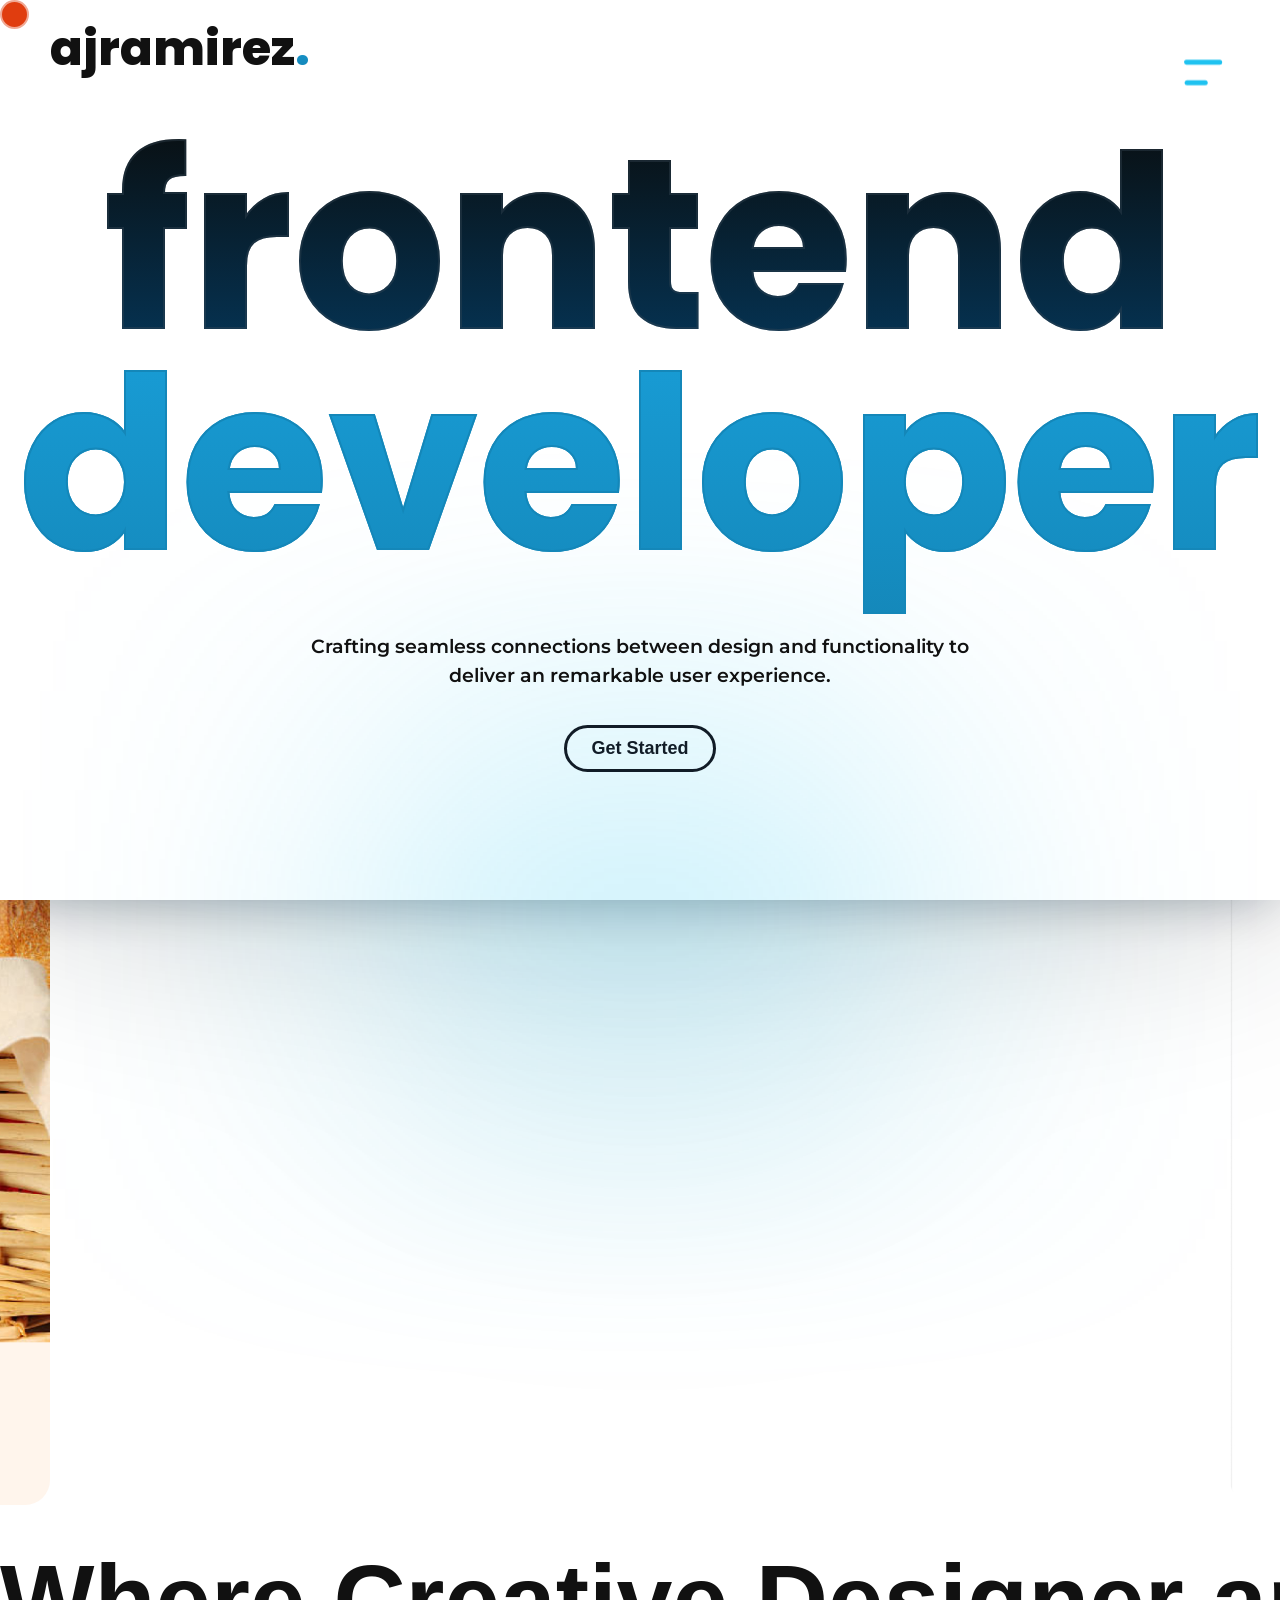
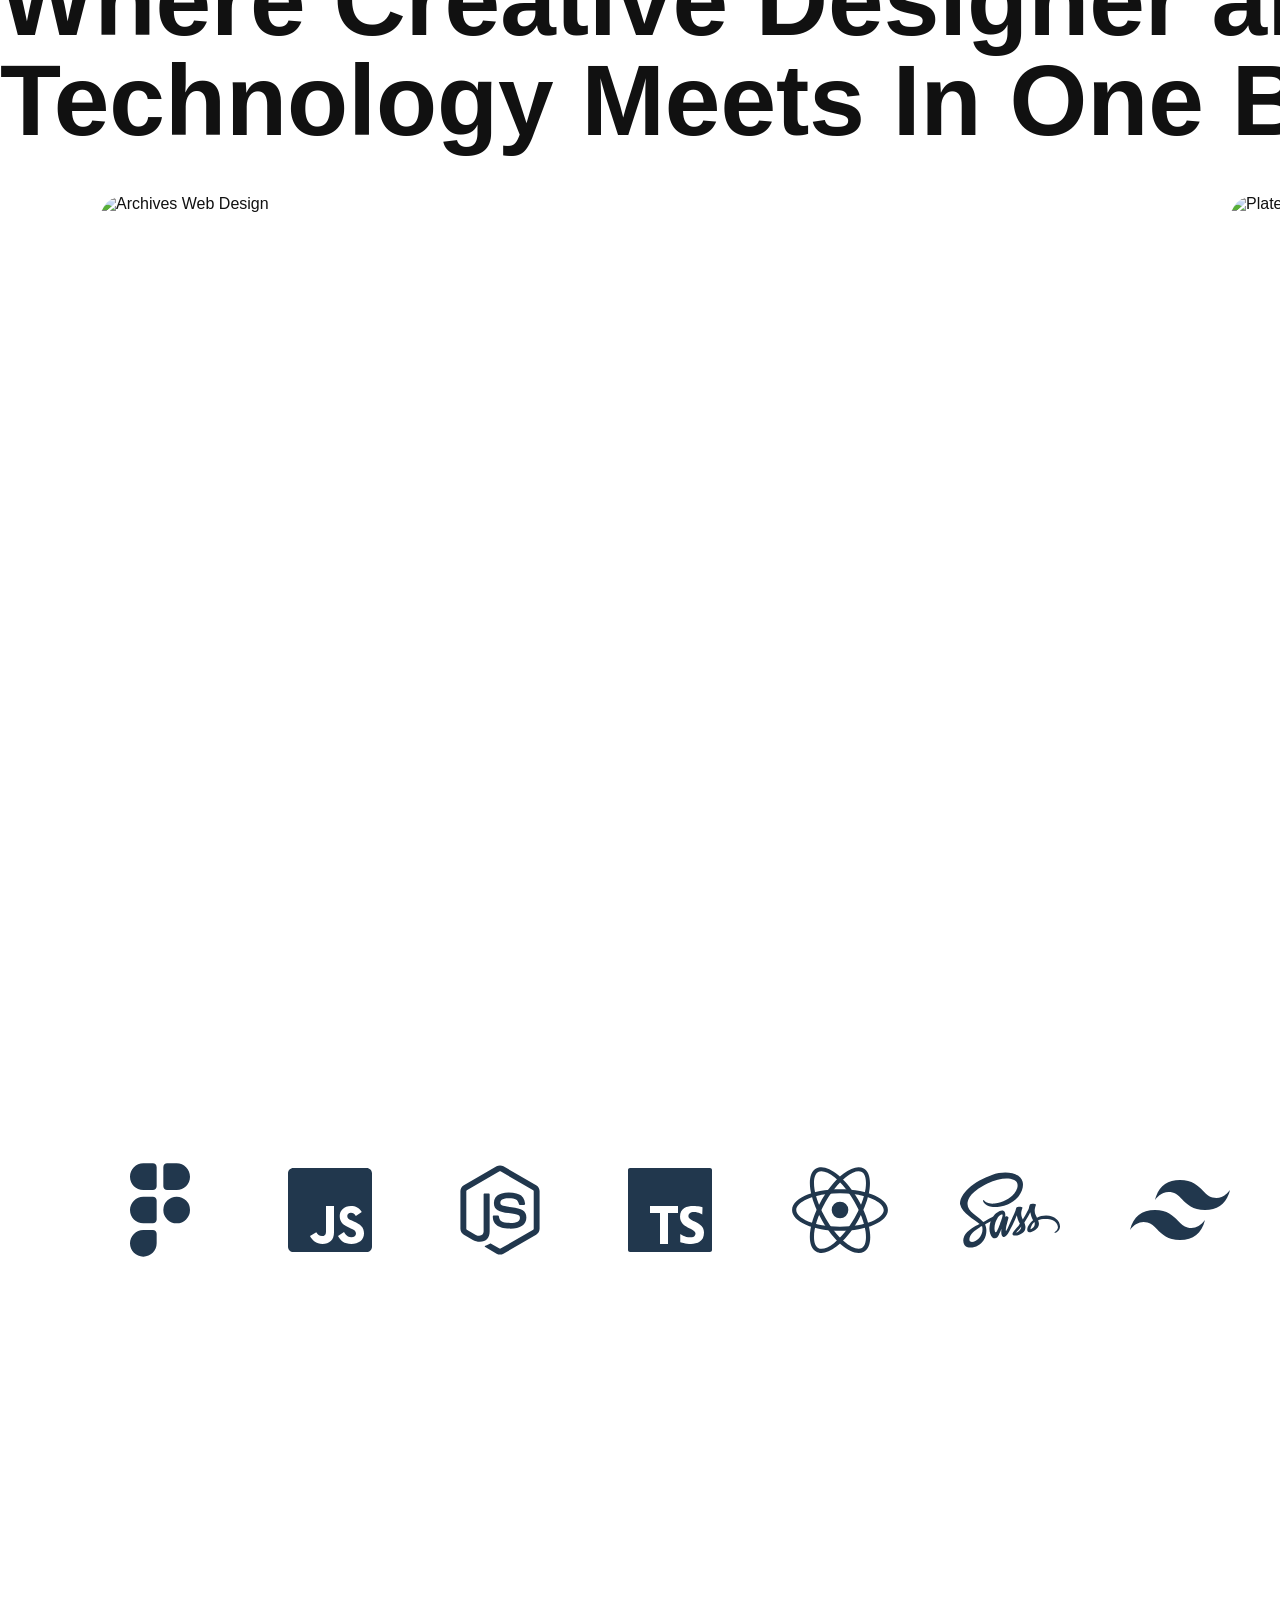
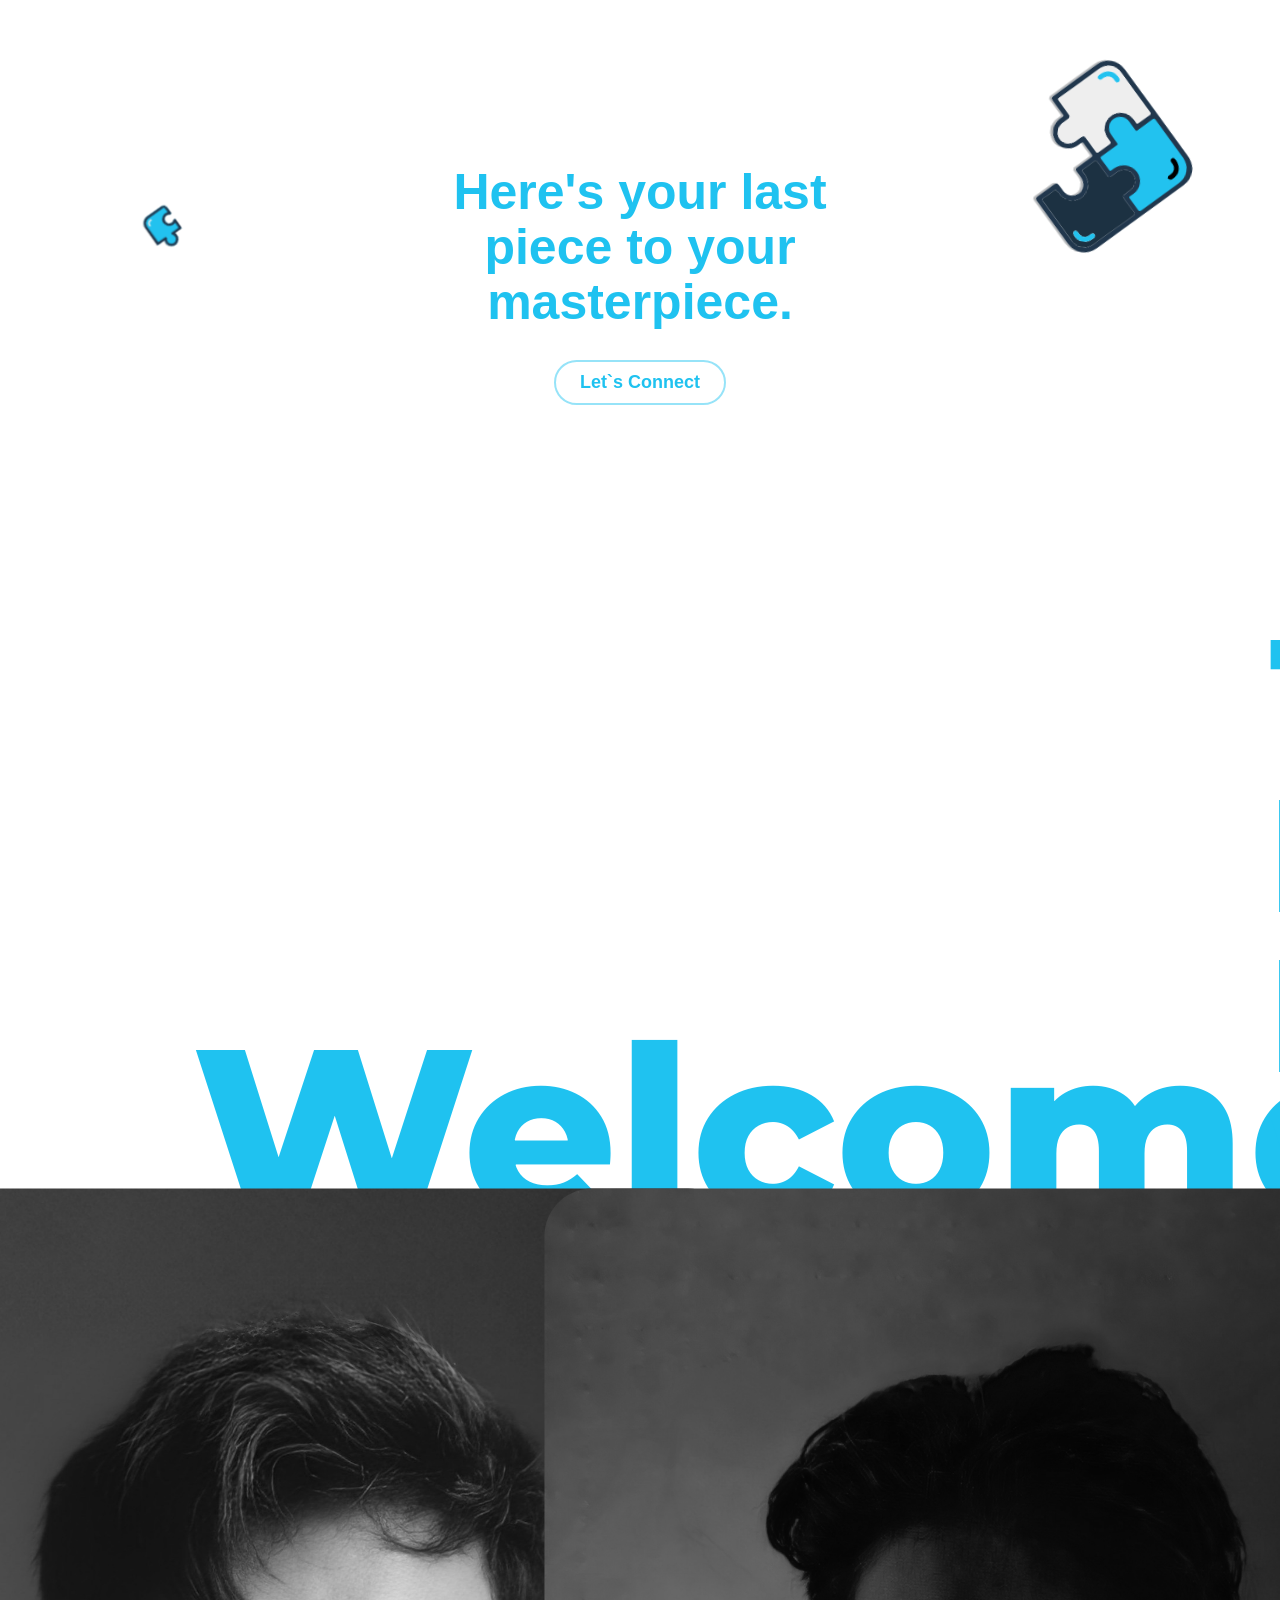
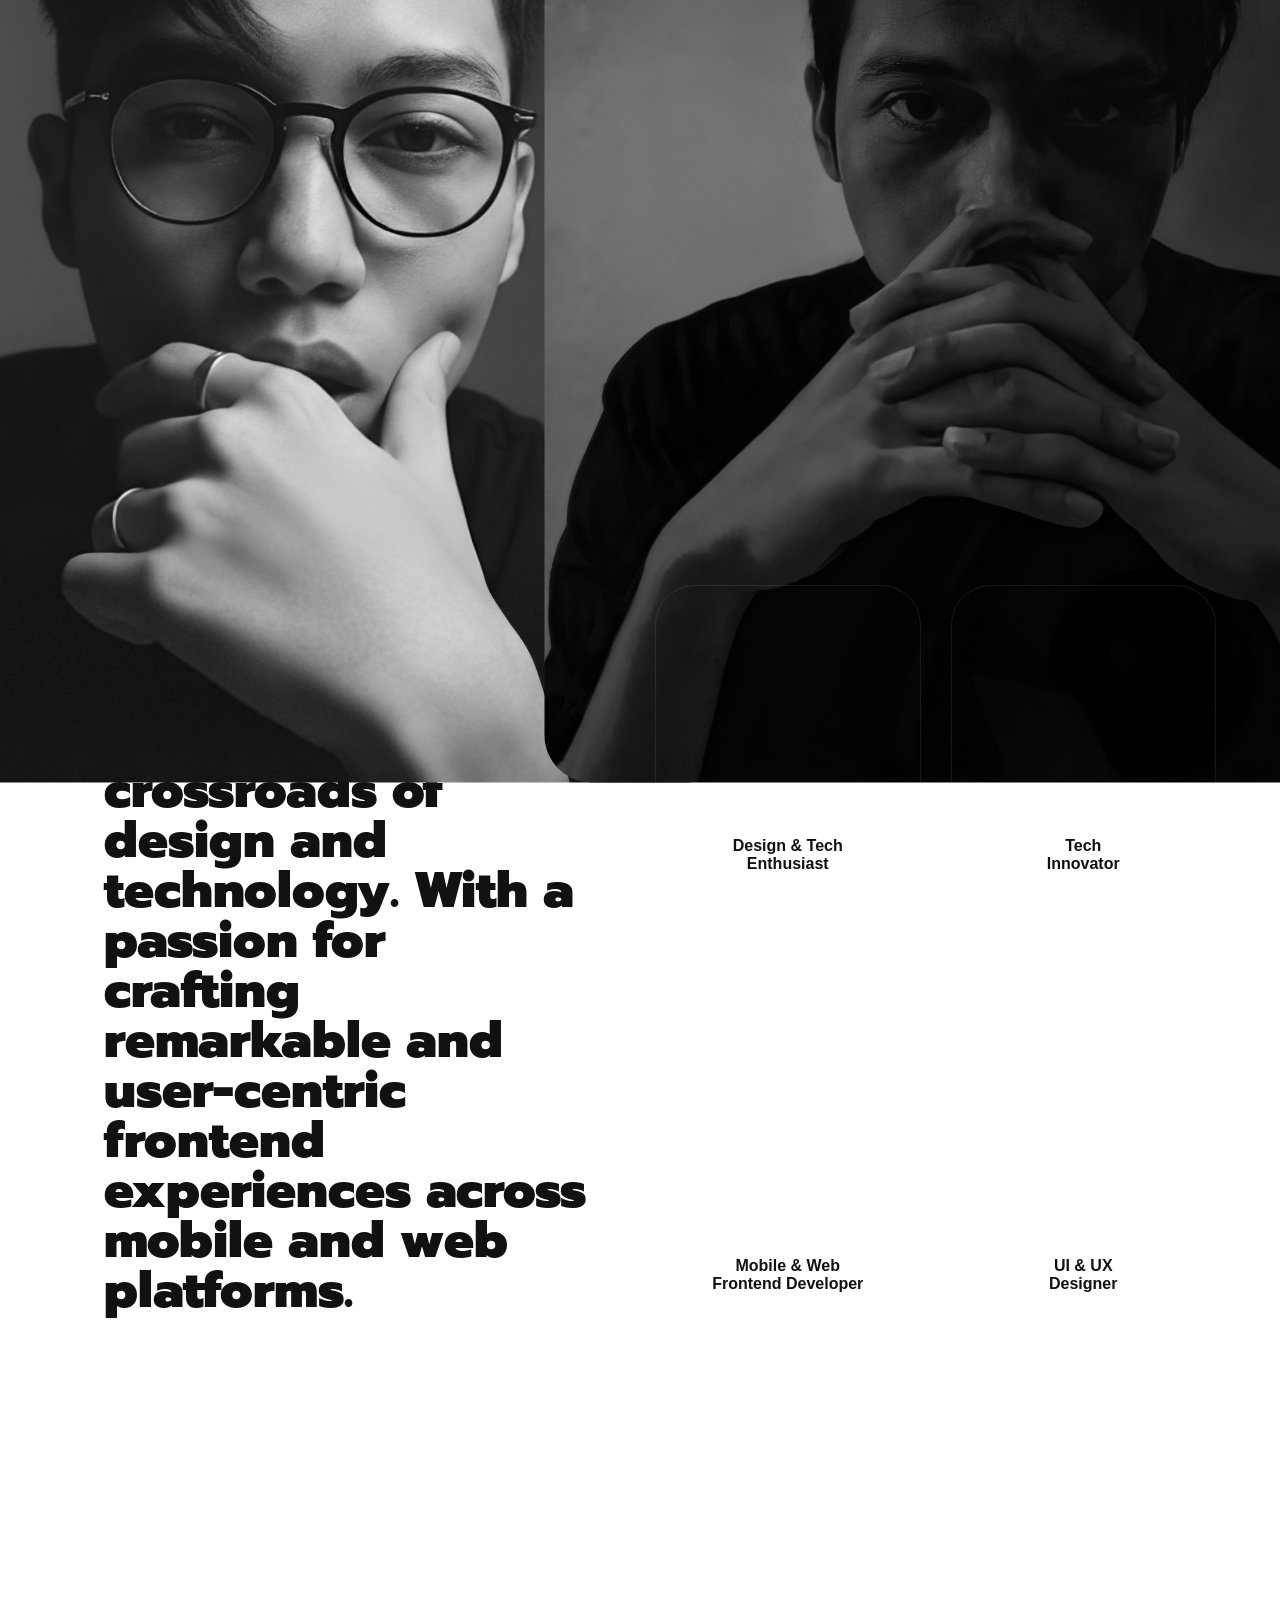
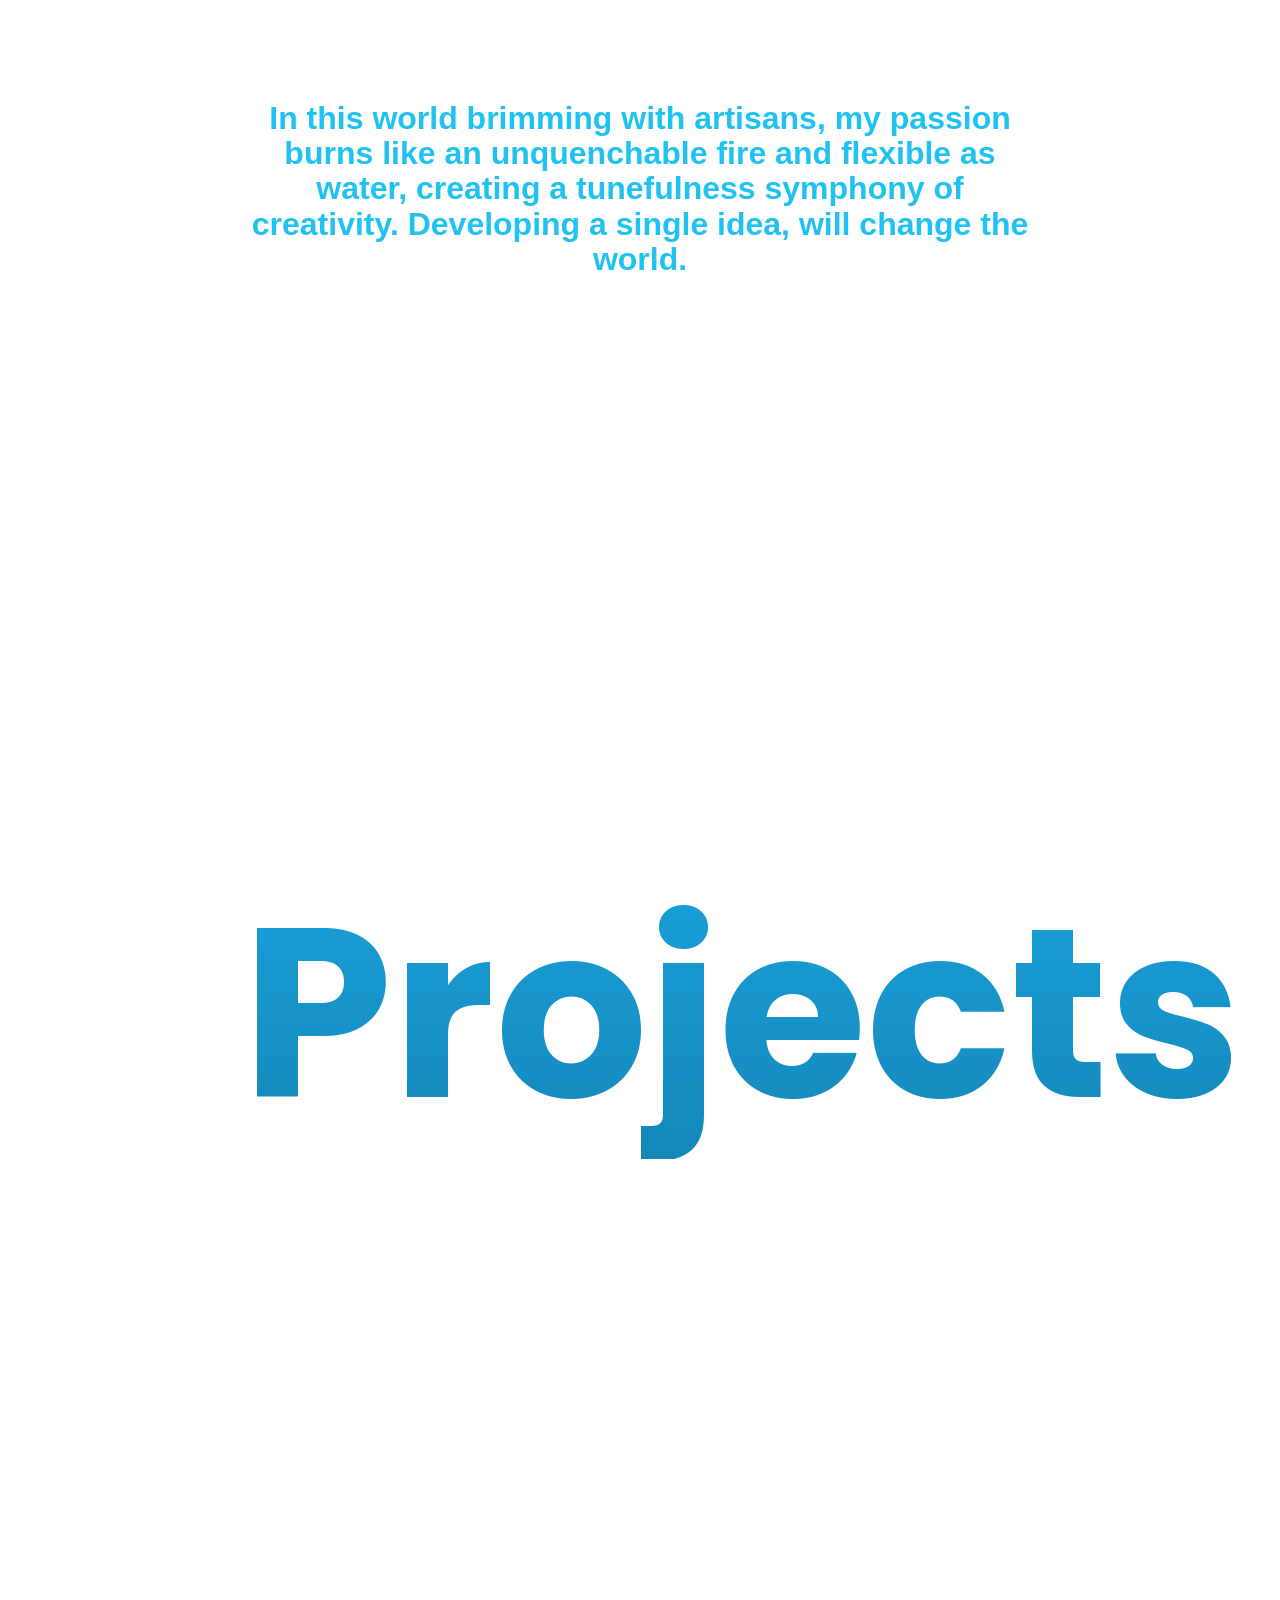
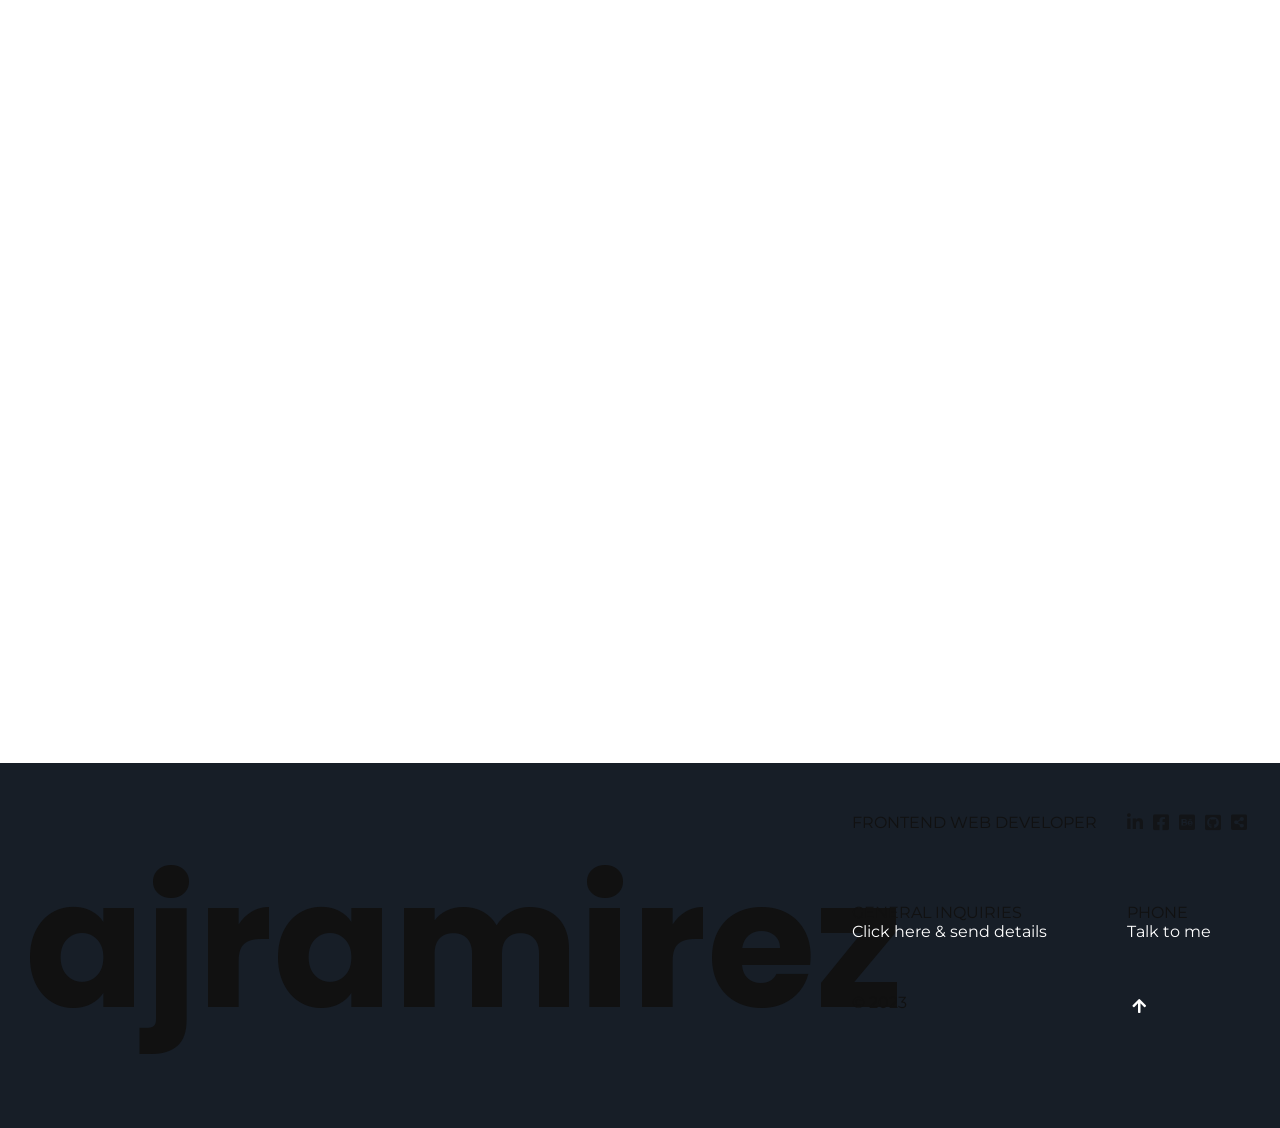
==== commit 72f8fdfb: "Add design in Hero section" ====
--- a/index.html
+++ b/index.html
@@ -6,7 +6,7 @@
   <meta name="viewport" content="width=device-width, initial-scale=1.0" />
   <link rel="icon" type="image/x-icon" href="./images/favicon.svg">
 
-  <title>klixt.dev</title>
+  <title>ajramirez.dev</title>
 
   <!-- FONT__AWESOME -->
   <link rel="stylesheet" href="https://cdnjs.cloudflare.com/ajax/libs/font-awesome/5.15.4/css/all.min.css"
@@ -99,7 +99,7 @@
     <span>
       <a href="/">
         <lord-icon src="https://cdn.lordicon.com/rwotyanb.json" trigger="morph"
-          colors="primary:#21374d,secondary:#1fc2f0" stroke="80" style="width:80px;height:80px">
+          colors="primary:#21374d,secondary:#1fc2f0" stroke="80" style="width:60px;height:60px">
         </lord-icon>
       </a>
     </span>ajramirez<span class="dot">.</span>
@@ -111,17 +111,36 @@
       data-scroll-direction="vertical" data-scroll-speed="2.5">
       <div class="heroHeadings" style="text-align: center;">
         <h1 id="heading1" data-scroll data-scroll-direction="vertical" data-scroll-speed="-0.5">
-          <div class="tracking-in-contract-bck-top">
-            <span id="front" onmouseover="changeTextDev('mobile')"
-              onmouseout="changeTextDev('developer')">front</span><span id="end" onmouseover="changeTextDev('web')"
-              onmouseout="changeTextDev('developer')">end</span>
-          </div>
-        </h1>
-        <h1 id="heading2" data-scroll data-scroll-direction="vertical" data-scroll-speed="0.5">
+          <div class="tracking-in-contract-bck-top code-title">
+            <span id="front" 
+                  onmouseover="changeTextDev('mobile')"
+                  onmouseout="changeTextDev('developer')">
+                  front
+            </span>
+            <span id="end" 
+                  onmouseover="changeTextDev('website')"
+                  onmouseout="changeTextDev('developer')">
+                  end
+            </span>
+          </div>
+      
+        <span id="heading2" class="selected" data-scroll data-scroll-direction="vertical" data-scroll-speed="0.5">
           <div class="tracking-in-contract-bck-bottom">
-            <span id="dev" onmouseover="changeTextDev('designer'); changeTextFront('ui &'); changeTextEnd(' ux')"
-              onmouseout="changeTextDev('developer'); changeTextFront('front'); changeTextEnd('end')">developer</span>
-          </div>
+            <span id="dev" 
+                  onmouseover="this.classList.add('typing'); 
+                  changeTextDev('designer'); 
+                  changeTextFront('ui &'); 
+                  changeTextEnd(' &nbsp;ux')"
+                  onmouseout="this.classList.remove('typing'); 
+                  changeTextDev('developer'); 
+                  changeTextFront('front'); 
+                  changeTextEnd('end')">
+                  developer
+            </span>
+          </div>
+          <span class="tr"></span>
+          <span class="bl"></span>
+        </span>
         </h1>
       </div>
       <br><br><br>
@@ -161,7 +180,7 @@
 
 
 
-    <div class="introduction-text">
+    <div class="introduction-text" data-textcolor="#fff">
       <section class="slide_Collections_Wrapper" data-bgcolor="#091318">
         <div class="collection_Preview" data-scroll data-scroll-direction="horizontal" data-scroll-speed="-10">
           <img src="./images/Breadily.jpg" alt="Breadily Web Design">
@@ -196,7 +215,7 @@
       </div>
     </div>
 
-    <div class="iconnection" data-textcolor="#1fc2f0" data-bgcolor="#091318">
+    <div class="iconnection" data-textcolor="#fff" data-bgcolor="#091318">
       <div class="iconnection-left" data-scroll data-scroll-direction="horizontal" data-scroll-speed="-12">
         <img id="icon-left" src="./images/favicon.svg" />
       </div>
@@ -248,7 +267,7 @@
           </div>
 
           <div class="web-design-box">
-            <a href="/The_Realty/index.html" target="_blank" rel="noopener noreferrer">
+            <a href="./The_Realty/" target="_blank" rel="noopener noreferrer">
               <img class="web-design-item" src="./images/TheRealty.png" alt="The Realty Web Design">
             </a>
           </div>
--- a/style.css
+++ b/style.css
@@ -2158,3 +2158,262 @@
   .blurb4:hover{
     background: #fecf43;
   }*/
+
+
+  /* Figma design peg */
+  .selected{
+    position:relative;
+    display:inline-block;
+    padding:5px 10px;
+    color:white;
+    /* font-size:42px; */
+    outline:2px solid #0d99ff;
+}
+
+/* Top Left */
+.selected::before{
+    content:"";
+    position:absolute;
+    width:8px;
+    height:8px;
+    background:#fff;
+    border:2px solid #0d99ff;
+    top:-6px;
+    left:-6px;
+}
+
+/* Bottom Right */
+.selected::after{
+    content:"";
+    position:absolute;
+    width:8px;
+    height:8px;
+    background:#fff;
+    border:2px solid #0d99ff;
+    bottom:-6px;
+    right:-6px;
+}
+
+/* Top Right */
+.selected .tr{
+    position:absolute;
+    width:12px;
+    height:12px;
+    background:#fff;
+    border:2px solid #0d99ff;
+    top:-6px;
+    right:-6px;
+}
+
+/* Bottom Left */
+.selected .bl{
+    position:absolute;
+    width:12px;
+    height:12px;
+    background:#fff;
+    border:2px solid #0d99ff;
+    bottom:-6px;
+    left:-6px;
+}
+
+.selected {
+    position: relative;
+    display: inline-block;
+}
+
+/* Hide the selection */
+.selected::before,
+.selected::after,
+.selected .tr,
+.selected .bl {
+    opacity: 0;
+    transition: opacity .2s ease;
+}
+
+/* Show on hover */
+#heading2:hover::before,
+#heading2:hover::after,
+#heading2:hover .tr,
+#heading2:hover .bl {
+    opacity: 1;
+}
+
+.selected{
+    outline: 2px solid transparent;
+    transition: outline-color .2s ease;
+}
+    
+#heading2:hover{
+    outline-color: #0d99ff;
+}
+
+.selected::before{
+    transform:translate(3px,3px);
+}
+
+.selected::after{
+    transform:translate(-9px,-9px);
+}
+
+.selected .tr{
+    transform:translate(-9px,9px);
+}
+
+.selected .bl{
+    transform:translate(9px,-9px);
+}
+
+.selected::before,
+.selected::after,
+.selected .tr,
+.selected .bl{
+    opacity:0;
+    transition:
+        transform .25s ease,
+        opacity .25s ease;
+}
+
+.selected:hover::before,
+.selected:hover::after,
+.selected:hover .tr,
+.selected:hover .bl{
+    opacity:1;
+    transform:translate(0,0);
+}
+
+
+
+/* Coding of Designer */
+/* ===========================
+   VS Code Selected Text
+=========================== */
+
+.typing{
+    position:relative;
+
+    background:#2d5f94;
+    color:#fff;
+
+    border-radius:4px;
+
+    padding:.08em .18em;
+
+    transition:
+        background .25s ease,
+        color .25s ease;
+}
+
+/* Caret */
+
+.typing::after{
+
+    content:"";
+
+    position:absolute;
+
+    right:8px;
+    top:50%;
+
+    width:2px;
+    height:55%;
+
+    background:#1796cd;
+
+    transform:translateY(-50%);
+
+    animation:blinkCaret 1.3s steps(1) infinite;
+}
+
+/* Small VS Code selection dots */
+
+.typing::before{
+
+    content:"";
+
+    position:absolute;
+
+    left:6px;
+    top:50%;
+
+    width:6px;
+    height:6px;
+
+    border-radius:50%;
+
+    background:rgba(255,255,255,.15);
+
+    transform:translateY(-50%);
+}
+
+@keyframes blinkCaret{
+
+    50%{
+        opacity:0;
+    }
+
+}
+
+
+
+/* Coding {} for frontend */
+.code-title{
+    display:inline-flex;
+    align-items:center;
+    justify-content:center;
+}
+
+.code-title::before,
+.code-title::after{
+    content:"";
+    font-family:"JetBrains Mono", monospace;
+
+    color:#1795cb;
+    text-shadow:0 0 8px rgba(59, 213, 255, 0.25);
+
+    opacity:0;
+    transform: translateY(5px) scale(.8);
+    transition:
+        opacity .35s ease,
+        transform .35s ease,
+        color .3s ease;
+}
+/* left to right */
+.code-title::before{
+    transform: translateX(-30px) translateY(5px) scale(.8);
+}
+
+.code-title:hover::before{
+    transform: translateX(0) translateY(0) scale(1);
+}
+/* right to left */
+.code-title::after{
+    transform: translateX(30px) translateY(5px) scale(.8);
+}
+
+.code-title:hover::after{
+    transform: translateX(0) translateY(0) scale(1);
+}
+
+.code-title::before{
+    content:"{";
+    margin-right:.08em;
+}
+
+.code-title::after{
+    content:"}";
+    margin-left:.08em;
+}
+
+/* ===========================
+   Show only on hover
+=========================== */
+
+.code-title:hover::before,
+.code-title:hover::after{
+    opacity:1;
+    transform:translateY(0) scale(1);
+    color:#1795cb;
+}
+
+
+
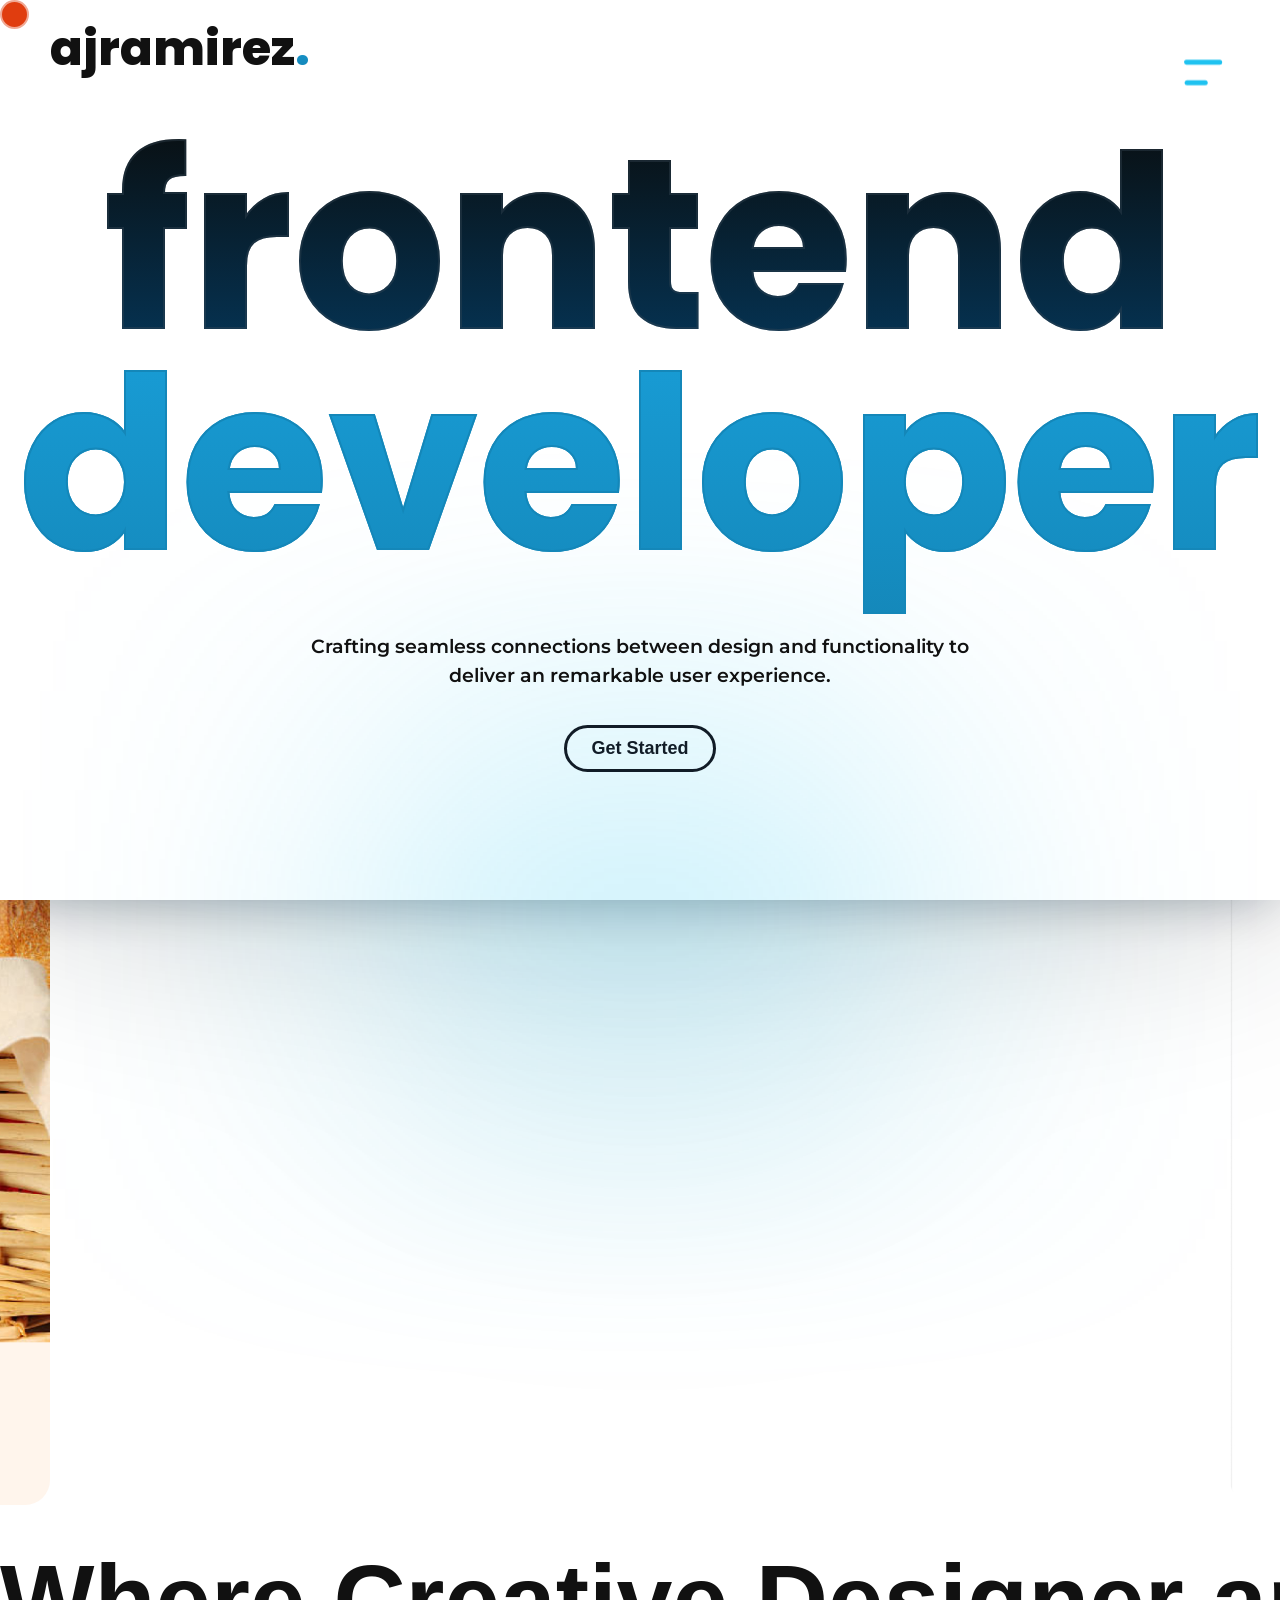
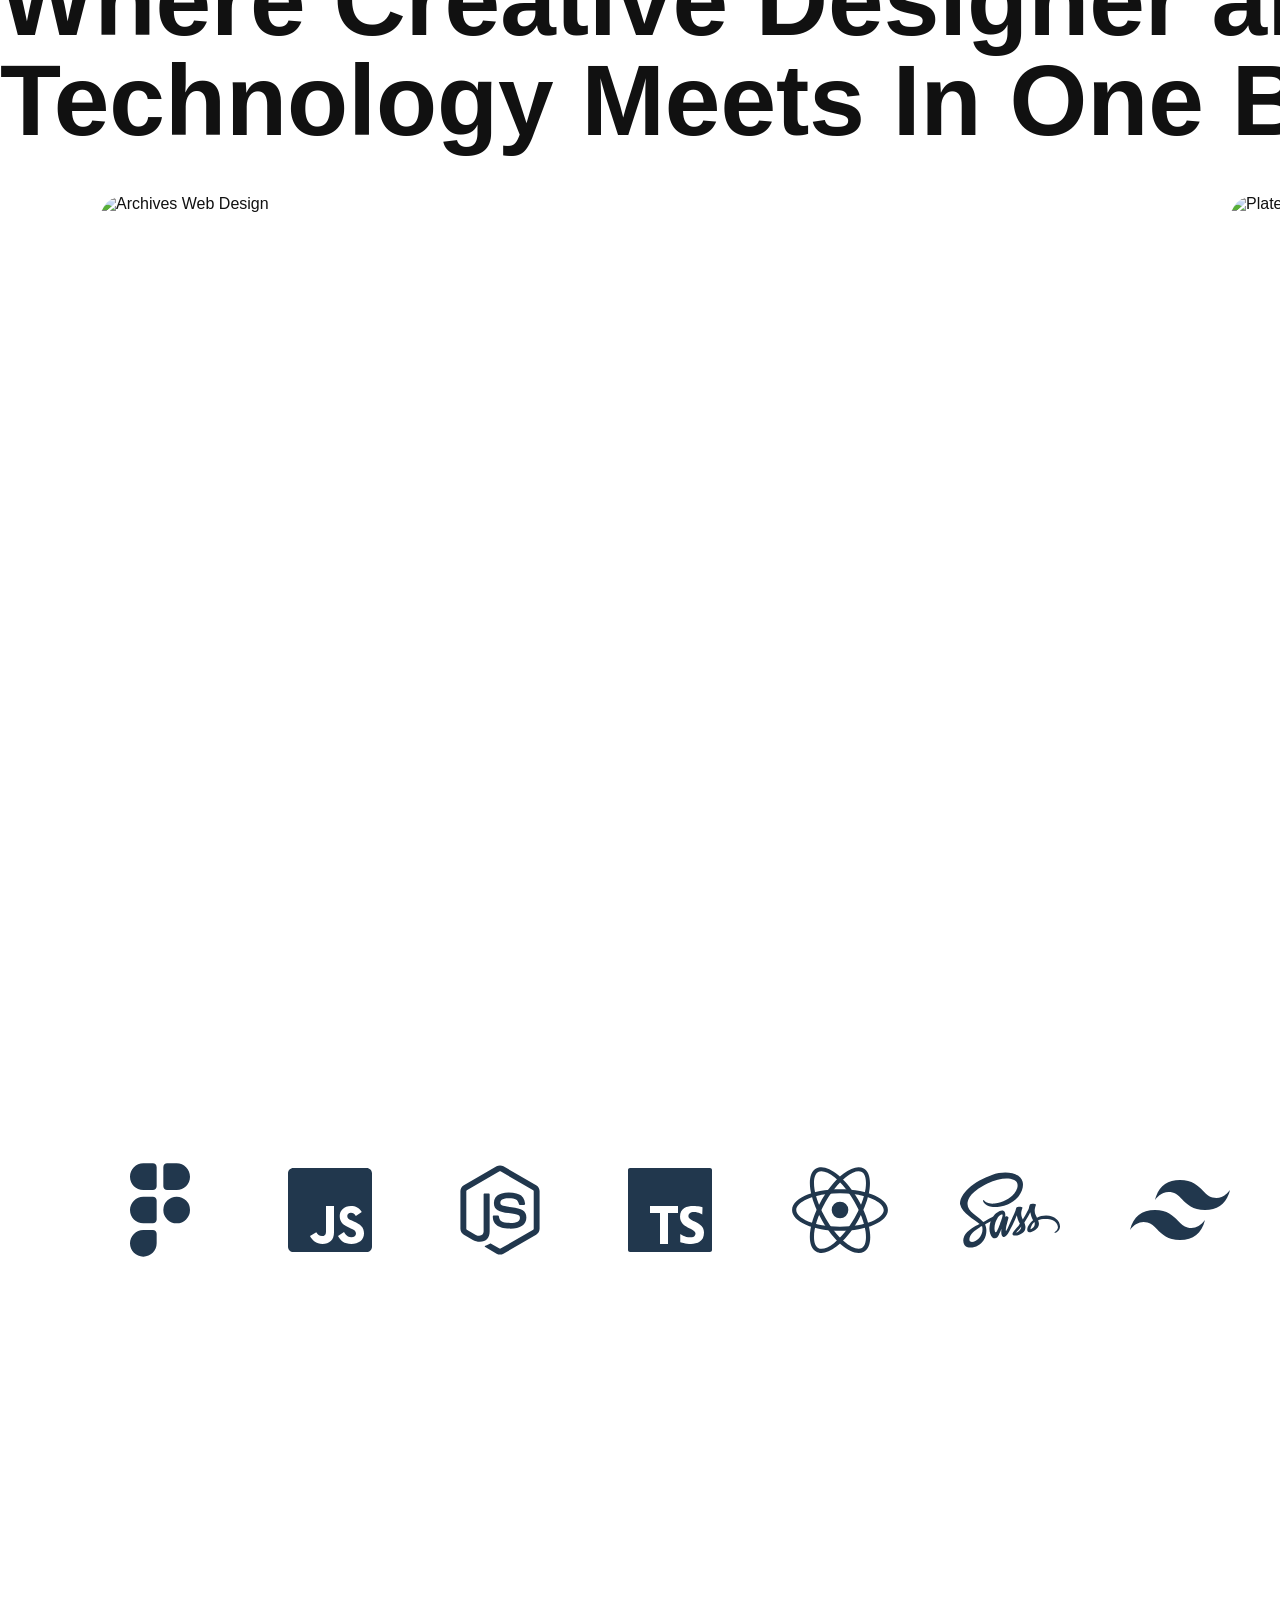
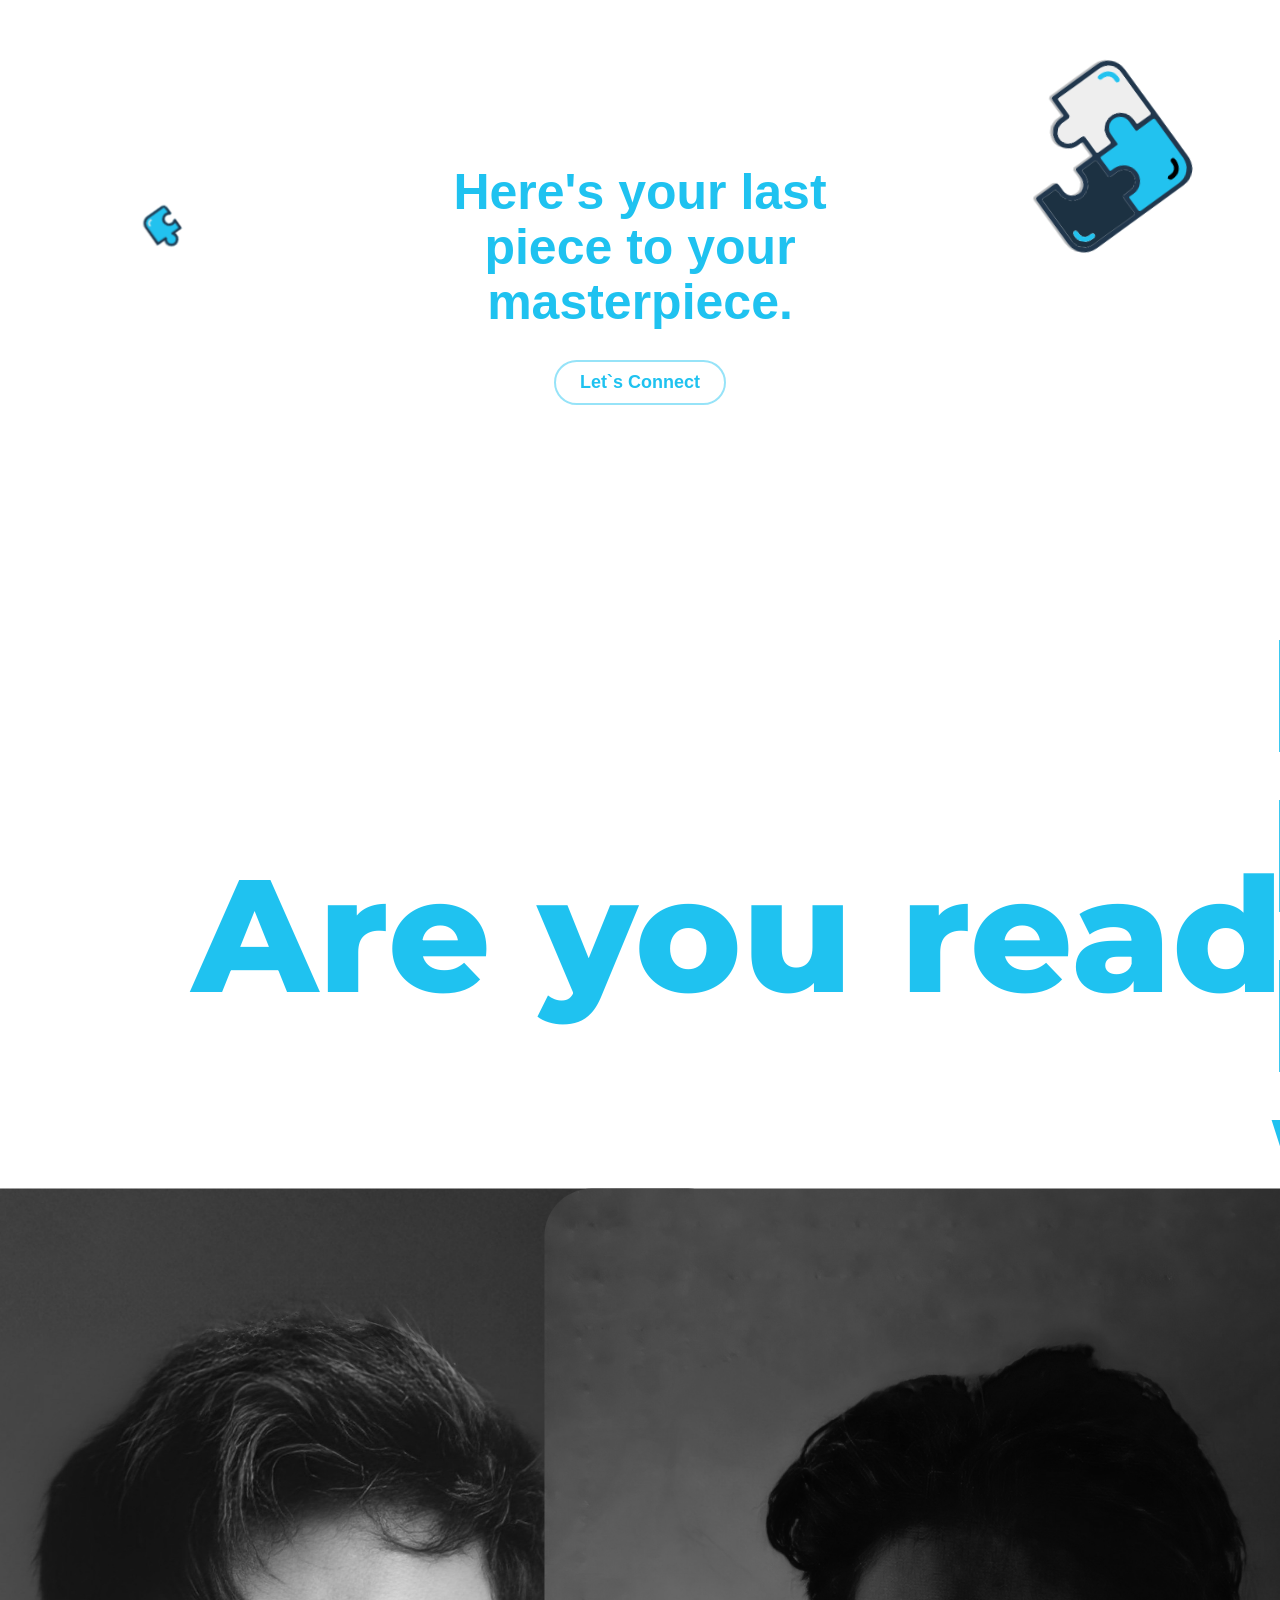
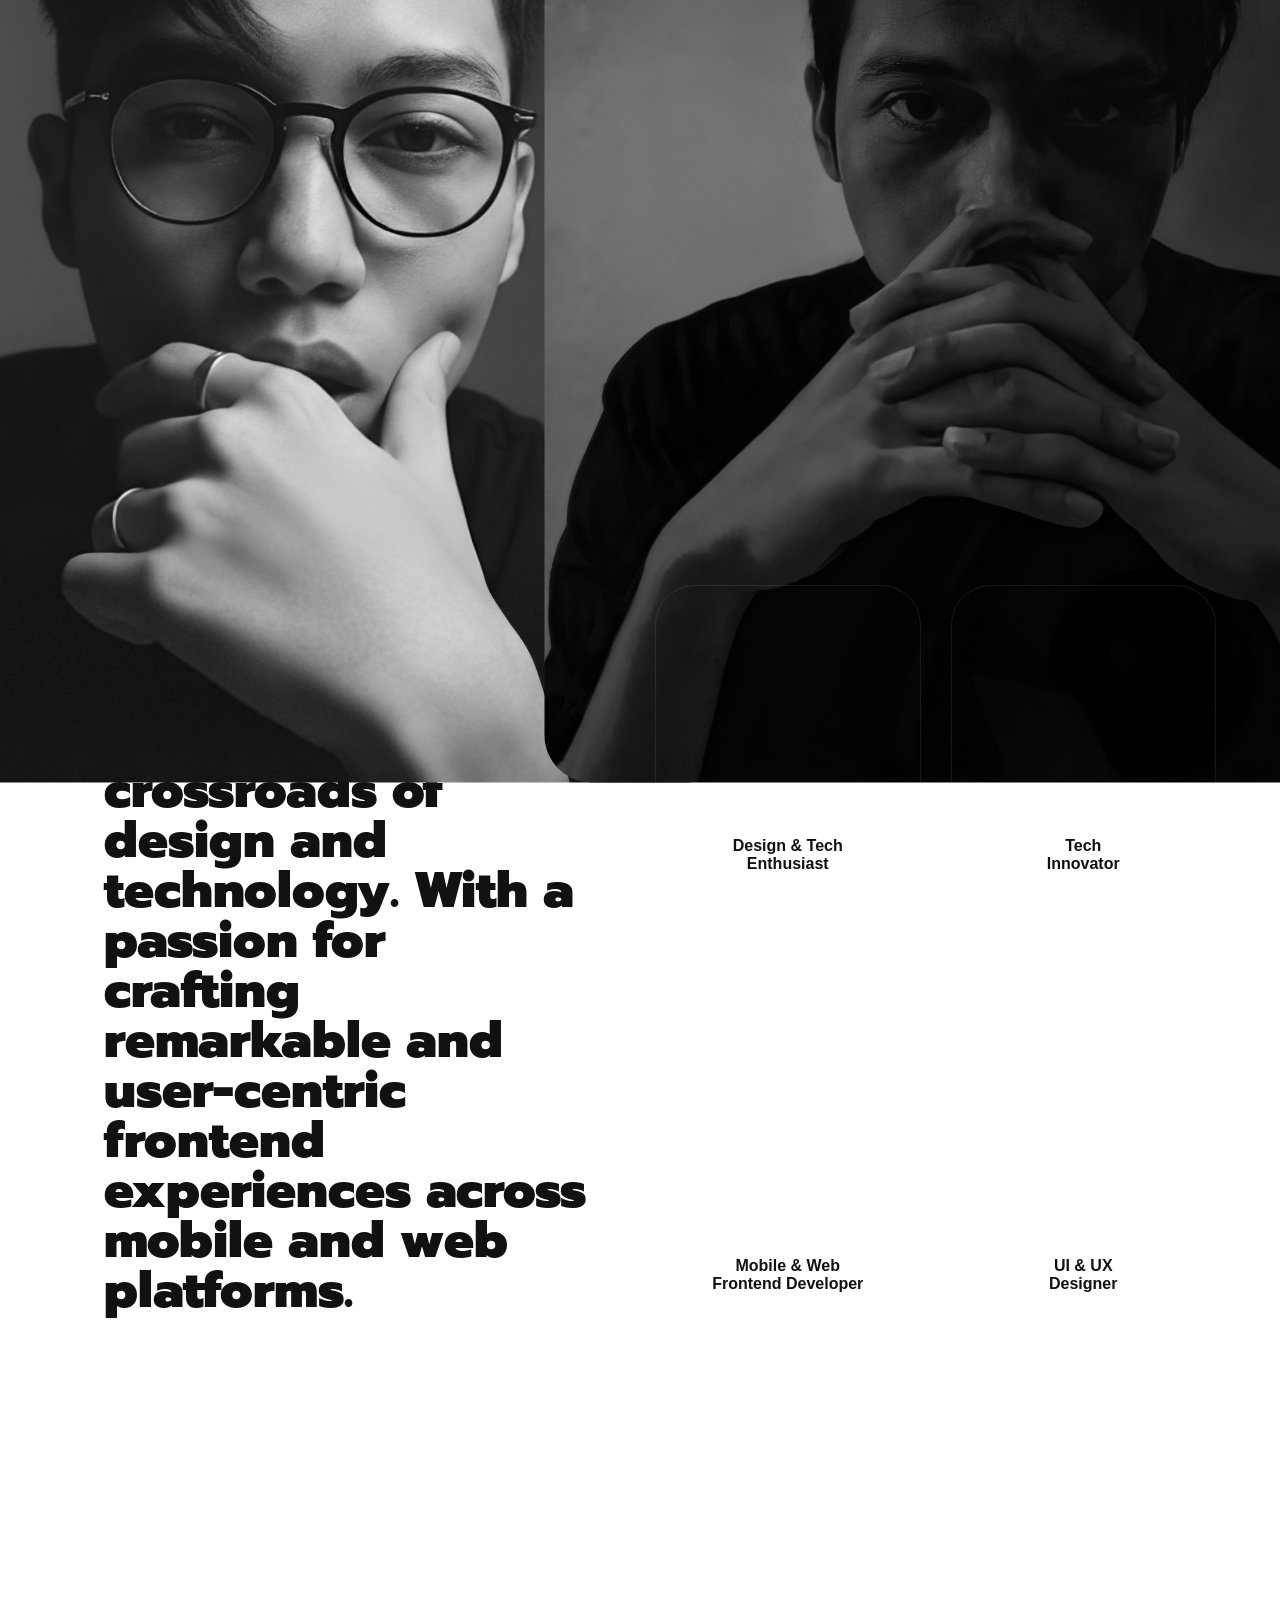
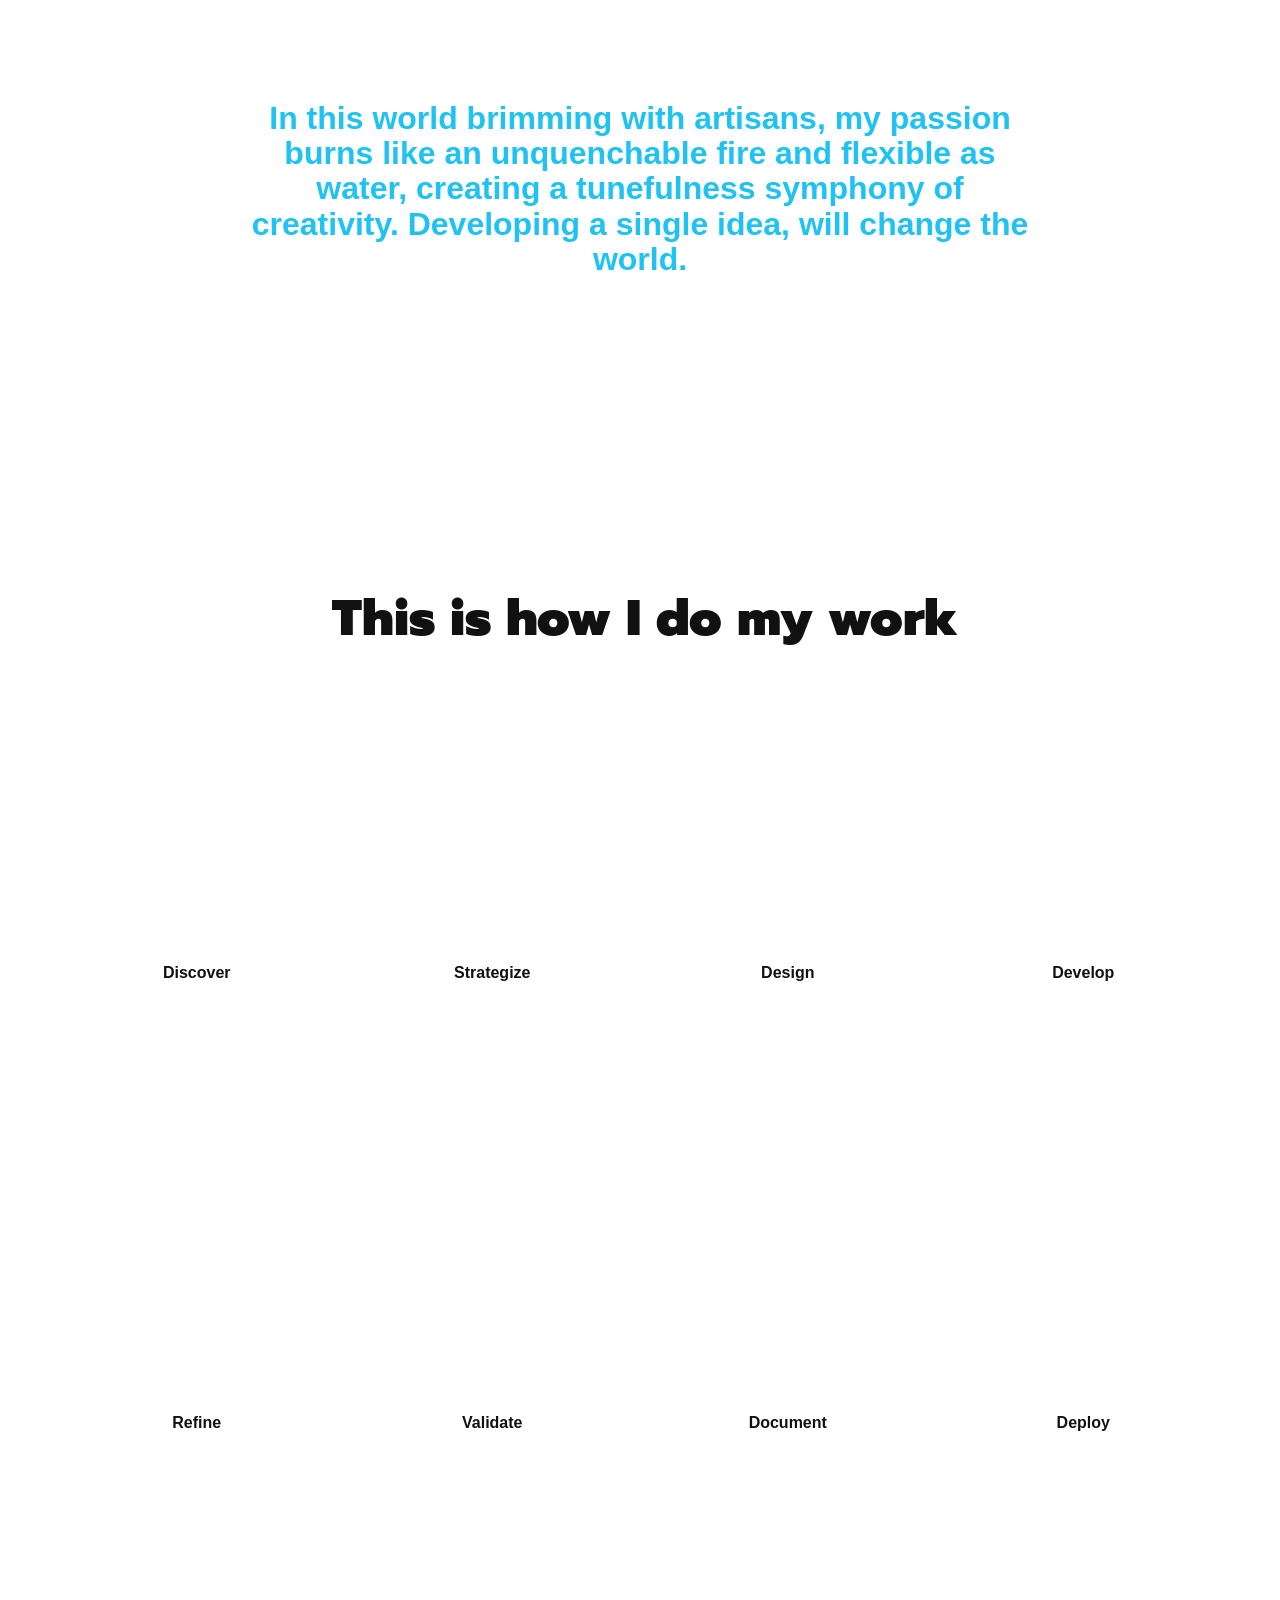
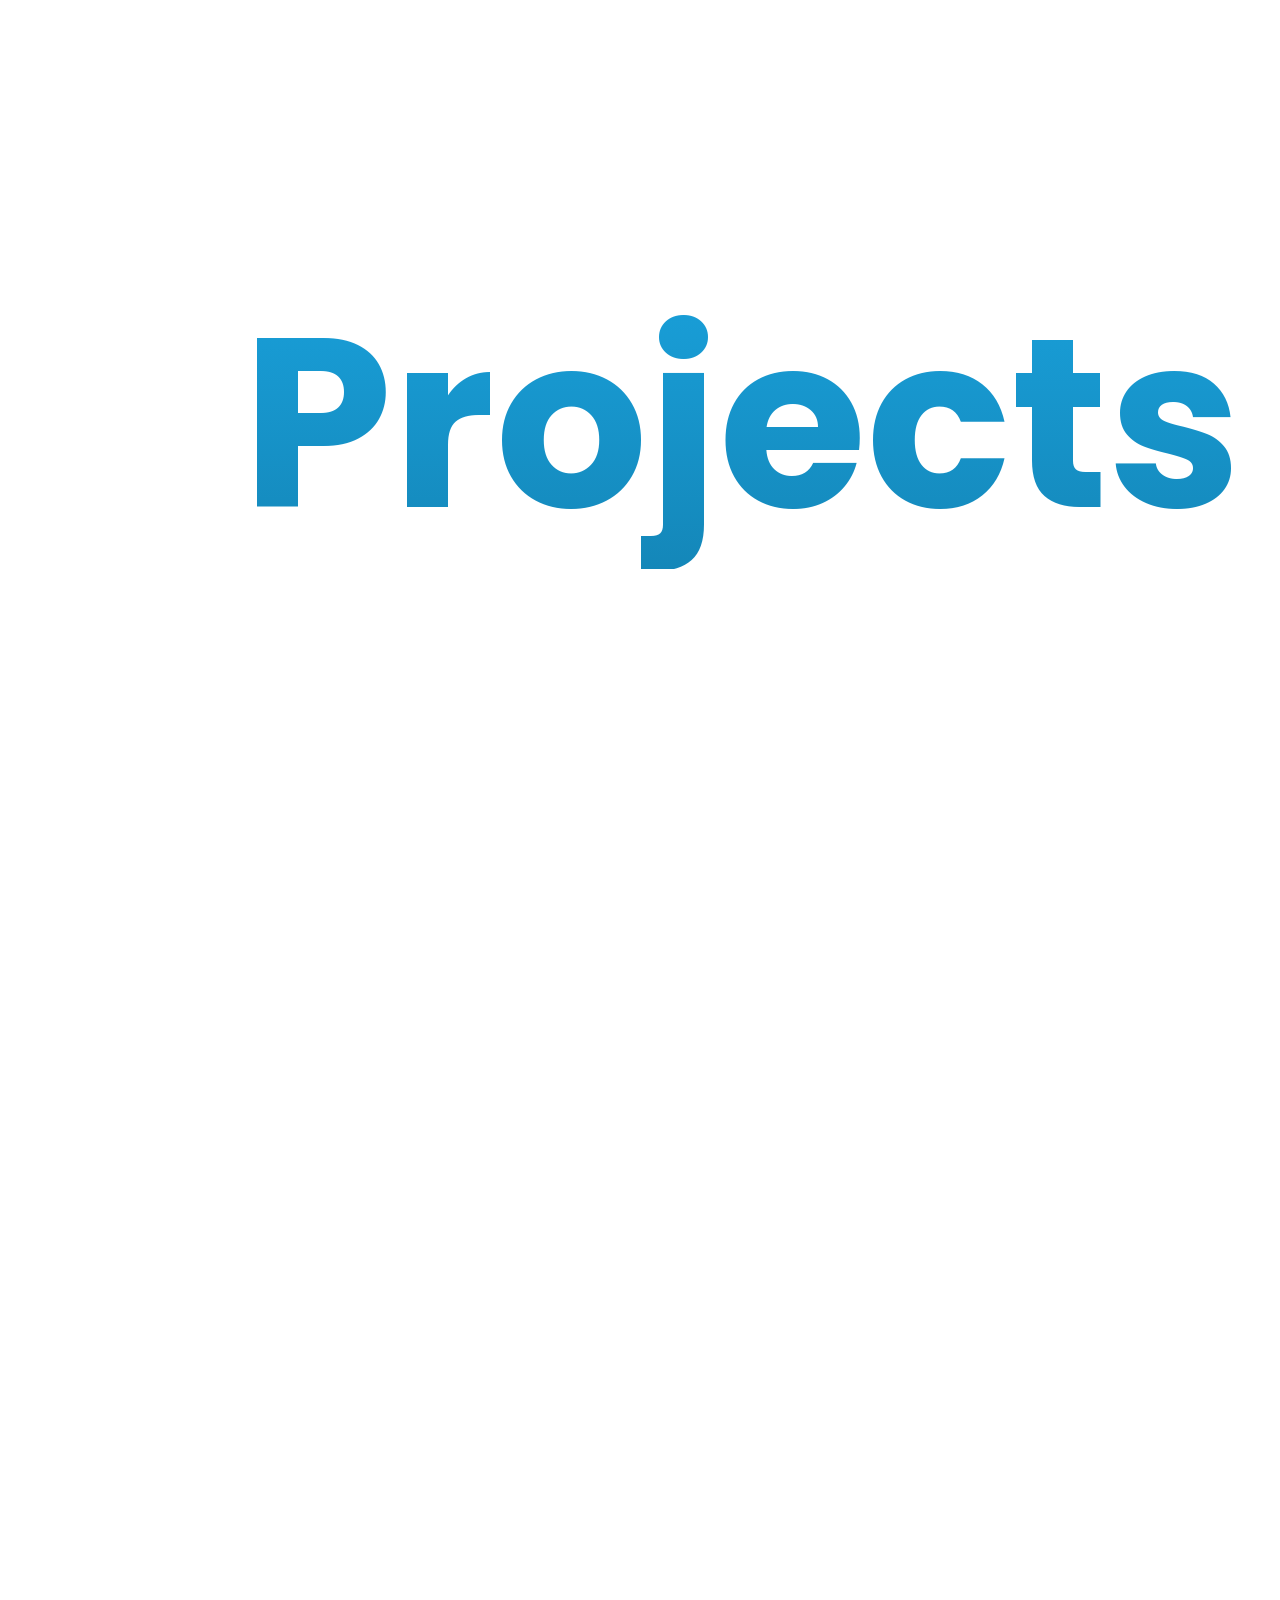
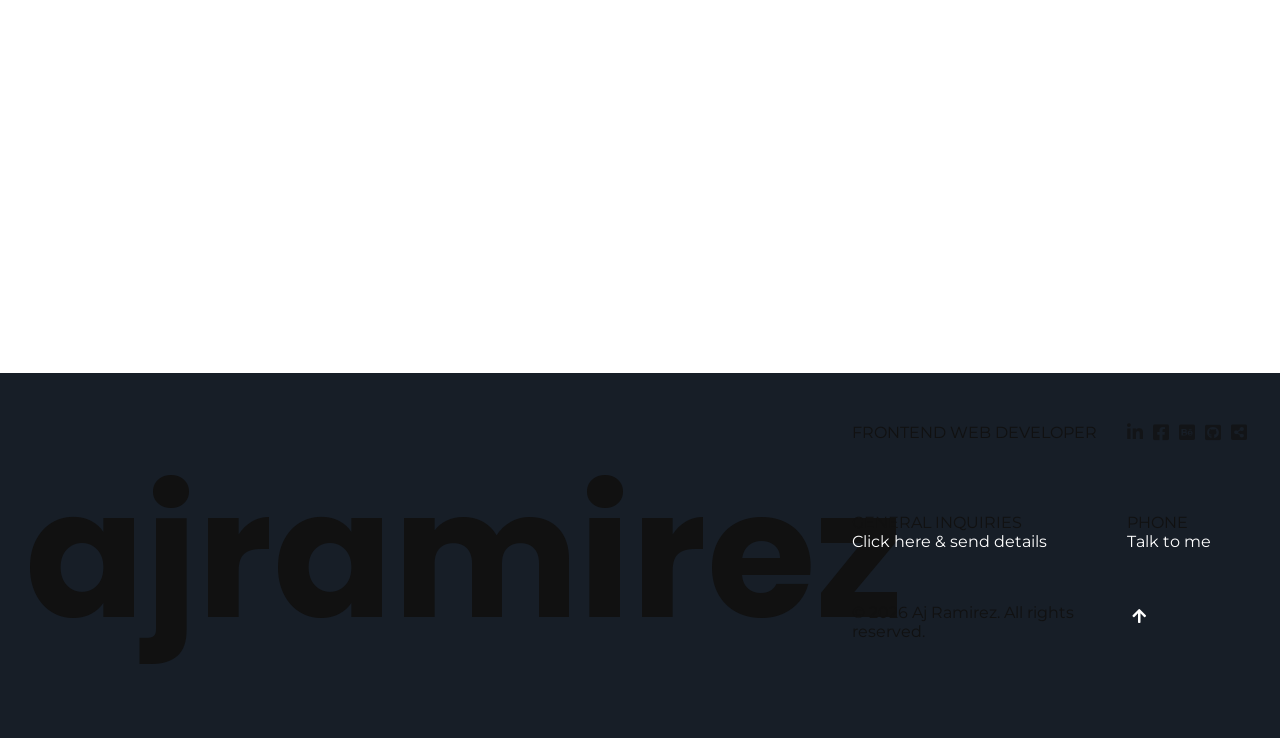
==== commit 70326bec: "Add new section and nav - How do I work Section" ====
--- a/index.html
+++ b/index.html
@@ -30,7 +30,16 @@
 </head>
 
 <body>
-  <div class="cursor"></div>
+  <div class="cursor">
+    <div class="eyes">
+        <span class="eye left"></span>
+        <span class="eye right"></span>
+
+        <div class="speech">
+          Explore more!
+        </div>
+    </div>
+  </div>
   <div class="burger-nav">
     <div class="burgnav slide-in-blurred-right">
       <input type="checkbox" />
@@ -91,7 +100,10 @@
       </div>
 
     </div>
-    <!-- <p>nav_wrapper</p> -->
+    <div id="btm-nav">
+      <p>Frontend Web Developer and Designer</p>
+      <!-- <img src="./images/ajramirez.png" loading="lazy" alt="logo name"> -->
+    </div>
   </div>
 
 
@@ -241,16 +253,16 @@
       <div class="pin-wrap">
         <div style="width: 100vw;">
           <h2 id="introducing" data-scroll data-scroll-direction="horizontal" data-scroll-speed="1">
-            <lord-icon src="https://cdn.lordicon.com/zmkotitn.json" trigger="hover" colors="primary:#1fc2f0"
+            <!-- <lord-icon src="https://cdn.lordicon.com/zmkotitn.json" trigger="hover" colors="primary:#1fc2f0"
               state="intro" style="width:500px;height:500px">
-            </lord-icon>
-            <span>Welcome</span>
+            </lord-icon> -->
+            <span>Are you ready?</span>
           </h2>
         </div>
         <div>
           <h1 id="about-title" data-scroll data-scroll-direction="horizontal" data-scroll-speed="0.1"
             style="white-space: nowrap; line-height: 100%;" class="mstrRevealText">
-            The<br> Mastermind <br>Behind these<br> Works. <span> Meet The One<br> Man Team who<br> built these<br>
+            Let's meet d'<br> Mastermind <br>Behind these<br> Works. <span> Meet The One<br> Man Team who<br> built these<br>
               Works.</span> </h1>
           <!-- <h1 id="about-title" data-scroll data-scroll-direction="horizontal" data-scroll-speed="0.1"
             style="white-space: nowrap; line-height: 100%;" class="mstrRevealText">
@@ -307,7 +319,7 @@
           <div class="border">
             <h2 id="photo-name" class="role">The Developer</h2>
             <h3 id="photo-title" class="role">
-              Frontend Engineer
+              Aj Ramirez - Frontend Engineer
               <br><br>
               <span id="icon-span" class="icon-span">
                 <i class="fab fa-js-square"></i>
@@ -326,32 +338,32 @@
             <div class="icons">
               <a href="mailto:art.joseph.nallatan.ramirez@gmail.com">
                 <i class="fa fa-comment-o">
-                  <span class="tooltip">@art.joseph.nallatan.ramirez</span>
+                  <span class="tooltip">Hit&nbsp;me&nbsp;up</span>
                 </i>
               </a>
-              <a href="https://www.instagram.com/iam_ajramirezzz/" target="_blank">
+              <!-- <a href="https://www.instagram.com/iam_ajramirezzz/" target="_blank">
                 <i class="fa fa-instagram" aria-hidden="true">
                   <span class="tooltip">@iam_ajramirezzz</span>
                 </i>
-              </a>
+              </a> -->
               <a href="https://www.linkedin.com/in/itsajramirez/" target="_blank">
                 <i class="fa fa-linkedin" aria-hidden="true">
-                  <span class="tooltip">@itsajramirez</span>
+                  <span class="tooltip">Let's&nbsp;Connect</span>
                 </i>
               </a>
               <i class="fa fa-dribbble" aria-hidden="true">
-                <span class="tooltip">Dribbble</span>
+                <span class="tooltip">Check&nbsp;it&nbsp;out</span>
               </i>
               <a href="https://github.com/Aj-Ramirez" target="_blank">
                 <i class="fa fa-github" aria-hidden="true">
-                  <span class="tooltip">@ajramirez</span>
+                  <span class="tooltip">Code&nbsp;with&nbsp;me</span>
                 </i>
               </a>
-              <a href="https://www.facebook.com/its.aj.ramirez.klxt" target="_blank">
+              <!-- <a href="https://www.facebook.com/its.aj.ramirez.klxt" target="_blank">
                 <i class="fa fa-facebook" aria-hidden="true">
                   <span class="tooltip">@its.aj.ramirez.klxt</span>
                 </i>
-              </a>
+              </a> -->
             </div>
           </div>
         </div>
@@ -360,7 +372,7 @@
           <div class="border">
             <h2 id="photo-name" class="role">The Designer</h2>
             <h3 id="photo-title" class="role">
-              UI & UX Designer <br><br>
+              Art Joseph - UI & UX Designer <br><br>
               <span id="icon-span" class="icon-span">
                 <svg xmlns="http://www.w3.org/2000/svg" x="0px" y="0px" width="100" height="100" viewBox="0 0 26 26">
                   <path
@@ -398,32 +410,32 @@
             <div class="icons">
               <a href="mailto:art.joseph.nallatan.ramirez@gmail.com">
                 <i class="fa fa-comment-o">
-                  <span class="tooltip">@art.joseph.nallatan.ramirez</span>
+                  <span class="tooltip">Hit&nbsp;me&nbsp;up</span>
                 </i>
               </a>
-              <a href="https://www.instagram.com/iam_ajramirezzz/" target="_blank">
+              <!-- <a href="https://www.instagram.com/iam_ajramirezzz/" target="_blank">
                 <i class="fa fa-instagram" aria-hidden="true">
                   <span class="tooltip">@iam_ajramirezzz</span>
                 </i>
-              </a>
+              </a> -->
               <a href="https://www.linkedin.com/in/itsajramirez/" target="_blank">
                 <i class="fa fa-linkedin" aria-hidden="true">
-                  <span class="tooltip">@itsajramirez</span>
+                  <span class="tooltip">Let's&nbsp;Connect</span>
                 </i>
               </a>
               <i class="fa fa-dribbble" aria-hidden="true">
-                <span class="tooltip">Dribbble</span>
+                <span class="tooltip">Check&nbsp;it&nbsp;out</span>
               </i>
               <a href="https://github.com/Aj-Ramirez" target="_blank">
                 <i class="fa fa-github" aria-hidden="true">
-                  <span class="tooltip">@ajramirez</span>
+                  <span class="tooltip">Code&nbsp;with&nbsp;me</span>
                 </i>
               </a>
-              <a href="https://www.facebook.com/its.aj.ramirez.klxt" target="_blank">
+              <!-- <a href="https://www.facebook.com/its.aj.ramirez.klxt" target="_blank">
                 <i class="fa fa-facebook" aria-hidden="true">
                   <span class="tooltip">@its.aj.ramirez.klxt</span>
                 </i>
-              </a>
+              </a> -->
             </div>
           </div>
         </div>
@@ -481,76 +493,6 @@
           </div>
         </div>
       </div>
-      <!-- <div class="about-div4" data-scroll data-scroll-direction="vertical" data-scroll-speed="0.5"> 
-            <div class="box-container">
-              <div class="box box1">
-                <div style="display: flex; flex-direction: column; z-index: 1000;"> 
-                  <lord-icon
-                      src="https://cdn.lordicon.com/anihkfxp.json"
-                      trigger="morph"
-                      colors="primary:#ffffff,secondary:#ffffff,tertiary:#30c9e8"
-                      state="morph"
-                      style="width:150px;height:150px">
-                  </lord-icon>
-                 <p>Design & Tech <br> Enthusiast</p>
-                 </div>
-              </div>
-              <div class="box box2">
-               <div style="display: flex; flex-direction: column; z-index: 1000;"> 
-                  <lord-icon
-                  src="https://cdn.lordicon.com/nobciafz.json"
-                  trigger="morph"
-                  colors="primary:#fff,secondary:#fff"
-                  style="width:150px;height:150px">
-                </lord-icon>
-                  <p>Tech Innovator</p>
-                 </div>
-              </div>
-              <div class="box box3">
-                <div style="display: flex; flex-direction: column; z-index: 1000;"> 
-                <lord-icon
-                    src="https://cdn.lordicon.com/voxsbpfl.json"
-                    trigger="morph"
-                    colors="primary:#fff,secondary:#fff"
-                    style="width:150px;height:150px">
-                </lord-icon>
-                 <p>Mobile & Web <br> Frontend Developer</p>
-                 </div>
-              </div>
-              <div class="box box4">
-                <div style="display: flex; flex-direction: column; z-index: 1000;"> 
-                <lord-icon
-                  src="https://cdn.lordicon.com/zccbeded.json"
-                  trigger="morph"
-                  colors="primary:#fff,secondary:#fff"
-                  style="width:150px;height:150px">
-              </lord-icon>
-                <p>UI & UX Designer</p>
-                </div>
-              </div>
-           </div>
-          </div> -->
-      <!-- <div id="about-container">
-        </div> -->
-      <!-- <div id='holdboth' data-scroll data-scroll-direction="vertical" data-scroll-speed="5">
-        <div class="positionadjust textstyles textbottom" style="color:#eeeeee;">
-          In a world where design and technology converge, Aj stands as a beacon of innovation, crafting digital assets that are as functional as they are aesthetically delightful, setting new standards for creativity and user experience excellence.
-        </div>
-        <div id='hiddenarea' class="initclip positionadjust textstyles texttop" style="color:#1fc2f0;">
-           I thrive on pushing the boundaries of creativity to deliver interactive and responsive websites that engage, inspire, and captivate. Line of code is a stroke of innovation and developing state-of-the-art technology.
-        </div>
-      </div>
-    </section> -->
-      <!-- <div id='holdboth' data-scroll data-scroll-direction="vertical" data-scroll-speed="5">
-        <div class="positionadjust textstyles textbottom" style="color:#eeeeee;">
-          In this world brimming with artisans, my passion burns like an unquenchable fire and flexible as water,
-          creating a tunefulness symphony of creativity. Developing a single idea, will change the world.
-        </div>
-        <div id='hiddenarea' class="initclip positionadjust textstyles texttop" style="color:#1fc2f0;">
-          I thrive on pushing the boundaries of creativity to deliver interactive and responsive websites that engage,
-          inspire, and captivate. Line of code is a stroke of innovation and developing state-of-the-art technology.
-        </div>
-      </div> -->
 
       <div class="shine2Div" data-scroll data-scroll-direction="vertical" data-scroll-speed="5">
         <h2 data-scroll data-scroll-direction="vertical" data-scroll-speed="-1" style="margin-bottom: 30px;"
@@ -565,6 +507,113 @@
       </div>
     </section>
 
+  
+    <section>
+      <div class="how-do-i-work">
+        <div class="grid1" data-scroll data-scroll-direction="vertical" data-scroll-speed="3.5">
+          <h3 id="about-me-text">
+            <p>This is how I do my work</p>
+          </h3>
+        </div>
+        <div class="how-do-i-work-blurbs">
+          <div class="grid2">
+          <div class="blurb blurb1" data-bg="#060E12">
+            <lord-icon
+                src="https://cdn.lordicon.com/reckftah.json"
+                trigger="hover"
+                colors="primary:#ffffff,secondary:#30c9e8"
+                style="width:150px;height:150px">
+            </lord-icon>
+            <p class="-blurb-title">Discover</p>
+            <p id="blurb-description">Every great experience starts with understanding. I explore user needs, business goals, and project requirements to uncover opportunities before a single pixel is placed or line of code is written.</p>
+          </div>
+        </div>
+        <div class="grid3">
+          <div class="blurb blurb2" data-bg="#060E12">
+            <lord-icon
+                src="https://cdn.lordicon.com/jdgfsfzr.json"
+                trigger="hover"
+                colors="primary:#ffffff,secondary:#66d7ee"
+                style="width:150px;height:150px">
+            </lord-icon>
+            <p class="-blurb-title">Strategize</p>
+            <p id="blurb-description">With a clear direction in mind, I map out the user journey, information architecture, and technical approach—creating a solid foundation where design thinking meets frontend engineering.</p>
+          </div>
+        </div>
+        <div class="grid4">
+          <div class="blurb blurb3" data-bg="#060E12">
+            <lord-icon
+                src="https://cdn.lordicon.com/vvkusrbh.json"
+                trigger="hover"
+                colors="primary:#ffffff,secondary:#66d7ee"
+                style="width:150px;height:150px">
+            </lord-icon>
+            <p class="-blurb-title">Design</p>
+            <p id="blurb-description">I create clean, intuitive, and visually refined interfaces that balance aesthetics, accessibility, and usability. Every detail is intentional, ensuring each interaction feels natural and engaging.</p>
+          </div>
+        </div>
+        <div class="grid5">
+          <div class="blurb blurb4" data-bg="#060E12">
+            <lord-icon src="https://cdn.lordicon.com/anihkfxp.json" trigger="morph"
+              colors="primary:#ffffff,secondary:#66d7ee,tertiary:#30c9e8" state="morph"
+              style="width:150px;height:150px">
+            </lord-icon>
+            <p class="-blurb-title">Develop</p>
+            <p id="blurb-description">Design comes to life through scalable, responsive, and maintainable code. I build modern frontend experiences that prioritize performance, accessibility, and seamless interactions across every device.</p>
+          </div>
+        </div>
+        </div>
+
+        <div class="how-do-i-work-blurbs-2">
+          <div class="grid2">
+          <div class="blurb blurb1" data-bg="#060E12">
+            <lord-icon
+                src="https://cdn.lordicon.com/cwwqfdik.json"
+                trigger="hover"
+                colors="primary:#ffffff,secondary:#66d7ee"
+                style="width:150px;height:150px">
+            </lord-icon>
+            <p class="-blurb-title">Refine</p>
+            <p id="blurb-description">Great digital products are shaped through iteration. I continuously polish layouts, animations, micro-interactions, and code quality to create experiences that feel effortless and premium.</p>
+          </div>
+        </div>
+        <div class="grid3">
+          <div class="blurb blurb2" data-bg="#060E12">
+            <lord-icon
+                src="https://cdn.lordicon.com/edcgvlnw.json"
+                trigger="hover"
+                colors="primary:#ffffff,secondary:#66d7ee"
+                style="width:150px;height:150px">
+            </lord-icon>
+            <p class="-blurb-title">Validate</p>
+            <p id="blurb-description">Every interface is tested beyond appearance. I ensure responsiveness, accessibility, cross-browser compatibility, and performance so the final product is reliable in real-world use.</p>
+          </div>
+        </div>
+        <div class="grid4">
+          <div class="blurb blurb3" data-bg="#060E12">
+            <lord-icon
+                src="https://cdn.lordicon.com/tsrgicte.json"
+                trigger="hover"
+                colors="primary:#ffffff,secondary:#66d7ee"
+                style="width:150px;height:150px">
+            </lord-icon>
+            <p class="-blurb-title">Document</p>
+            <p id="blurb-description">Clear documentation turns great work into lasting value. I organize components, design decisions, implementation details, and development guidelines to ensure every project remains maintainable, scalable, and easy to build upon.</p>
+          </div>
+        </div>
+        <div class="grid5">
+          <div class="blurb blurb4" data-bg="#060E12">
+            <lord-icon src="https://cdn.lordicon.com/voxsbpfl.json" trigger="morph" colors="primary:#fff,secondary:#fff"
+              style="width:150px;height:150px">
+            </lord-icon>
+            <p class="-blurb-title">Deploy</p>
+            <p id="blurb-description">A successful launch is only the beginning. I deliver organized code, thoughtful documentation, and future-ready solutions that are easy to maintain, scale, and evolve.</p>
+          </div>
+        </div>
+        </div>
+      </div>
+    </section>
+
     <section class="horizontal-scroll" data-textcolor="#081b28" data-bgcolor="#eeeeee">
       <div class="pin-wrap">
         <div>
@@ -576,6 +625,14 @@
         <img src="https://images.pexels.com/photos/3371358/pexels-photo-3371358.jpeg?auto=compress&cs=tinysrgb&dpr=1&w=900" alt="">
         <img src="https://images.pexels.com/photos/3618545/pexels-photo-3618545.jpeg?auto=compress&cs=tinysrgb&dpr=1&w=900" alt=""> -->
       </div>
+    </section>
+
+    <section id="work-expertise">
+
+    </section>
+
+    <section id="contact">
+
     </section>
 
     <!-- <section class="text_readings" data-bgcolor="#111c27" data-textcolor="#fff">
@@ -682,7 +739,7 @@
           PHONE <br>
           <a href="tel:+639957107180">Talk to me</a>
         </div>
-        <div class="div6" data-scroll data-scroll-direction="vertical" data-scroll-speed="0.5"> © 2023 </div>
+        <div class="div6" data-scroll data-scroll-direction="vertical" data-scroll-speed="0.5"> © 2026 Aj Ramirez. All rights reserved.</div>
         <div class="div7" data-scroll data-scroll-direction="vertical" data-scroll-speed="0.5">
           <a href="#hero-section" id="top"><i class="fas fa-arrow-up"></i></a>
         </div>
--- a/style.css
+++ b/style.css
@@ -329,9 +329,30 @@
   display: flex;
   flex-direction: column;
   justify-content: flex-end;
-  align-items: flex-start;
-  padding: 30px;
+  align-items: center;
+  padding: 150px;
   color: white;
+}
+.nav_wrapper #btm-nav{
+  color: #8b949a;
+}
+/* Huge logo image */
+#btm-nav::after{
+    content: "";
+    position: absolute;
+    left: 50%;
+    bottom: -35px;          /* controls how much is cropped */
+    transform: translateX(-50%);
+
+    width: min(1700px, 120vw);
+    height: 340px;
+
+    background: url("./images/ajramirez.png") center bottom / contain no-repeat;
+
+    pointer-events: none;
+    z-index: 1;
+
+    opacity: .22;            /* subtle like the mockup */
 }
 
 .in_nav_wrapper {
@@ -1605,7 +1626,7 @@
 
 #introducing {
   z-index: 95;
-  font-size: 15rem;
+  font-size: 10rem;
   font-weight: 800;
   font-family: 'Montserrat', sans-serif !important;
   line-height: 80%;
@@ -1615,7 +1636,7 @@
 
   display: flex;
   flex-direction: column;
-  justify-content: flex-end;
+  justify-content: center;
   height: 65vh;
   white-space: nowrap;
 }
@@ -2415,5 +2436,212 @@
     color:#1795cb;
 }
 
-
-
+/* .cursor{
+    position:fixed;
+    width:18px;
+    height:18px;
+    border-radius:50%;
+    pointer-events:none;
+    z-index:99999;
+} */
+
+/* ---------------------- */
+/* Eyes */
+/* ---------------------- */
+
+
+.eyes{
+    position:absolute;
+    left:50%;
+    top:-13px;
+
+    transform:translateX(-50%);
+
+    display:flex;
+    gap:5px;
+
+    opacity:0;
+    transition:.35s ease;
+}
+
+.cursor.idle .eyes{
+    opacity:1;
+}
+
+.eye{
+    width:5px;
+    height:10px;
+
+    background: #1fc2f0;
+    mix-blend-mode: difference;
+
+    border-radius:100px;
+
+    transform-origin:center;
+}
+
+/* Blink */
+
+.cursor.blink .eye{
+    animation:blink .18s ease;
+}
+
+@keyframes blink{
+
+    0%{
+        transform:scaleY(1);
+    }
+
+    50%{
+        transform:scaleY(.05);
+    }
+
+    100%{
+        transform:scaleY(1);
+    }
+
+}
+
+
+
+
+/* ==========================
+Speech Bubble
+========================== */
+
+.speech{
+
+    position:absolute;
+
+    left:50%;
+    bottom:34px;
+
+    transform:translateX(-50%) scale(.85);
+
+    white-space:nowrap;
+
+    padding:10px 16px;
+
+    border-radius:18px;
+
+    background:rgba(255,255,255,1);
+    mix-blend-mode: normal;
+
+    color:#0f172a;
+
+    font-size:13px;
+
+    font-weight:500;
+
+    letter-spacing:.3px;
+
+    backdrop-filter:blur(12px);
+
+    box-shadow:
+        0 10px 30px rgba(0,0,0,.08),
+        0 2px 8px rgba(0,0,0,.04);
+
+    opacity:0;
+
+    pointer-events:none;
+
+    transition:
+        opacity .35s ease,
+        transform .35s cubic-bezier(.22,1,.36,1);
+
+}
+
+/* Triangle */
+
+.speech::after{
+
+    content:"";
+
+    position:absolute;
+
+    left:50%;
+    bottom:-6px;
+
+    width:12px;
+    height:12px;
+
+    background:inherit;
+
+    transform:
+        translateX(-50%)
+        rotate(45deg);
+
+}
+
+/* Show */
+
+.cursor.idle .speech{
+
+    opacity:1;
+
+    transform:
+        translateX(-50%)
+        scale(1);
+
+    animation:
+        speechFloat 3s ease-in-out infinite;
+
+}
+
+@keyframes speechFloat{
+
+    0%{
+        transform:translateX(-50%) translateY(0) scale(1);
+    }
+
+    50%{
+        transform:translateX(-50%) translateY(-4px) scale(1);
+    }
+
+    100%{
+        transform:translateX(-50%) translateY(0) scale(1);
+    }
+
+}
+
+
+
+
+.how-do-i-work-blurbs {
+    display: flex;
+    height: 50dvh;
+    padding: 30px 10px;
+    gap: 50px;
+   width: 90dvw;
+}
+.how-do-i-work-blurb {
+   height: 50dvh;
+   width: 100vw;
+   justify-content: center;
+/*    background: red */
+   gap: 50px;
+}
+
+.how-do-i-work .grid1 #about-me-text {
+  width: fit-content;
+  margin: 0 auto;
+  text-align: center;
+}
+.how-do-i-work-blurbs .grid2, .how-do-i-work-blurbs .grid3, .how-do-i-work-blurbs .grid4, .how-do-i-work-blurbs .grid5{
+   width: 400px;
+}
+
+
+
+.how-do-i-work-blurbs-2 {
+    display: flex;
+    height: 50dvh;
+    padding: 30px 10px;
+    gap: 50px;
+      width: 90dvw;
+   justify-content: center;
+}
+
+.how-do-i-work-blurbs-2 .grid2, .how-do-i-work-blurbs-2 .grid3, .how-do-i-work-blurbs-2 .grid4, .how-do-i-work-blurbs-2 .grid5{
+   width: 400px;
+}
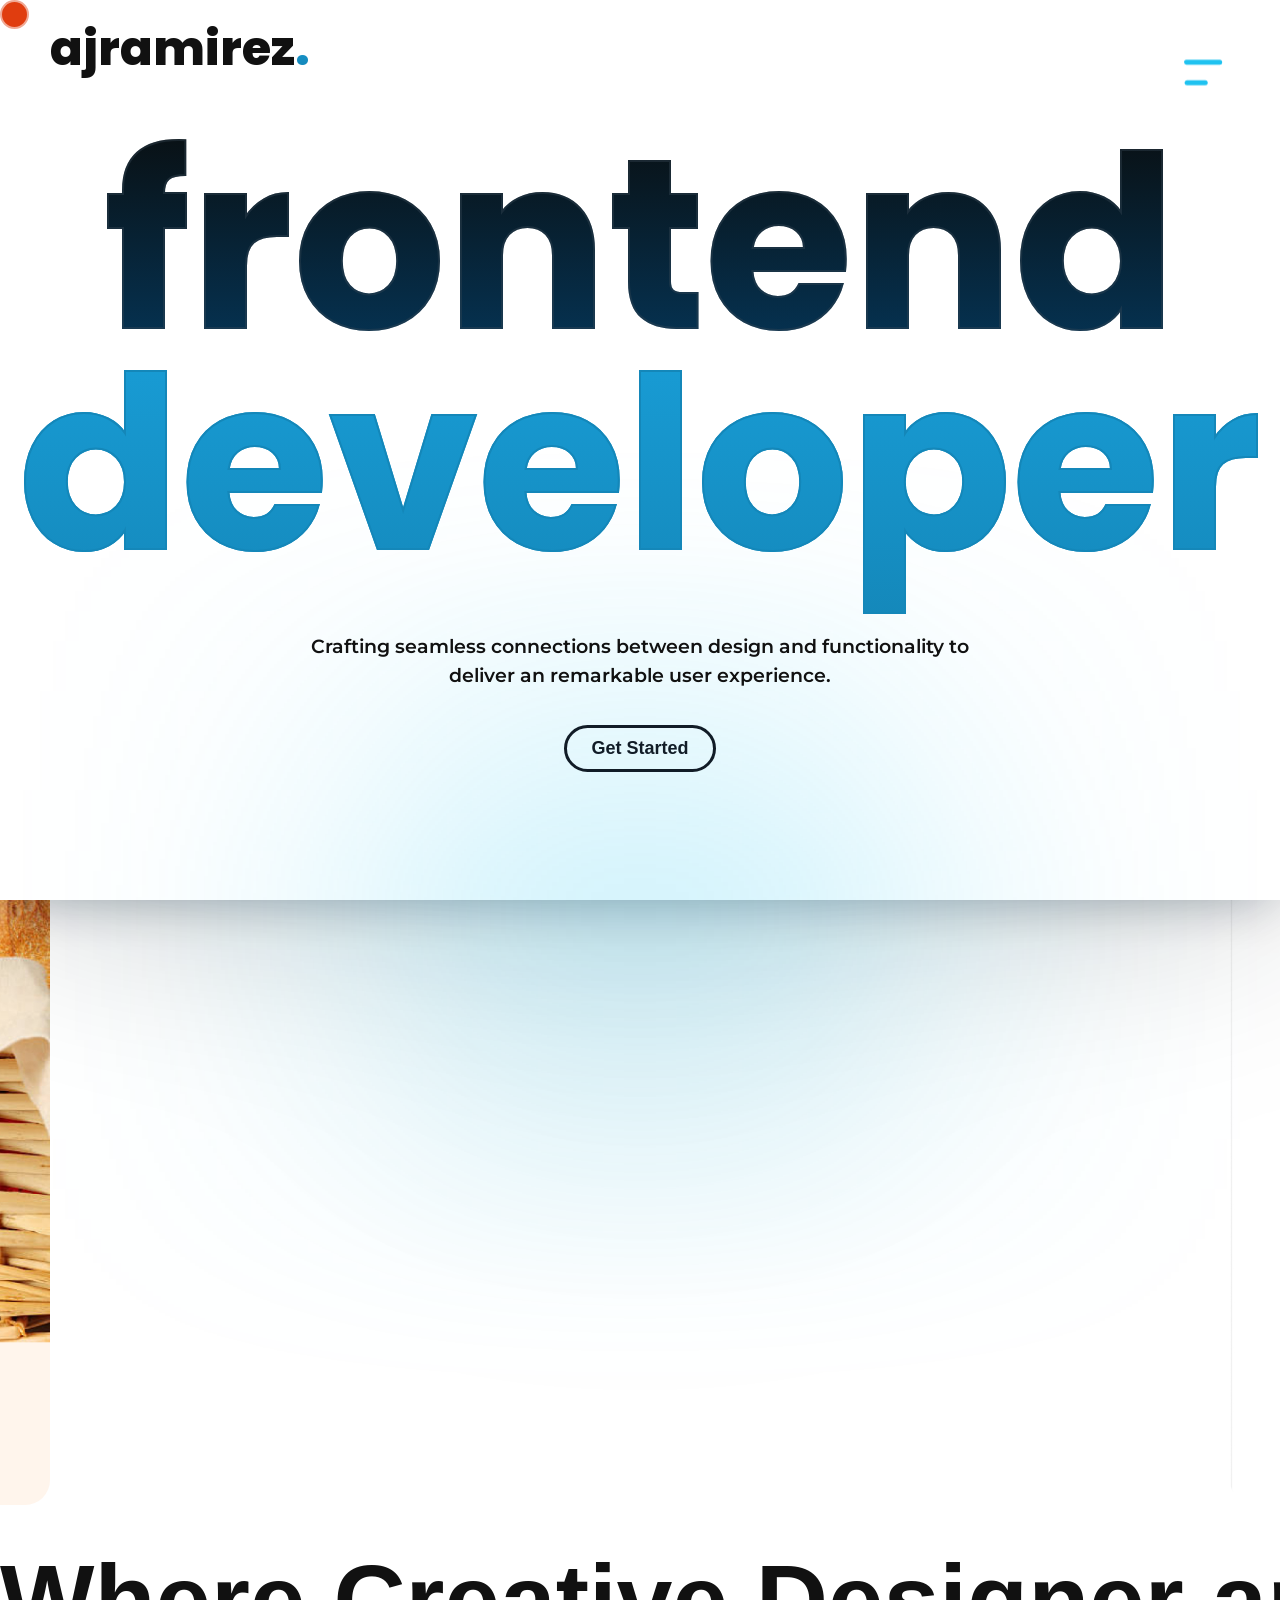
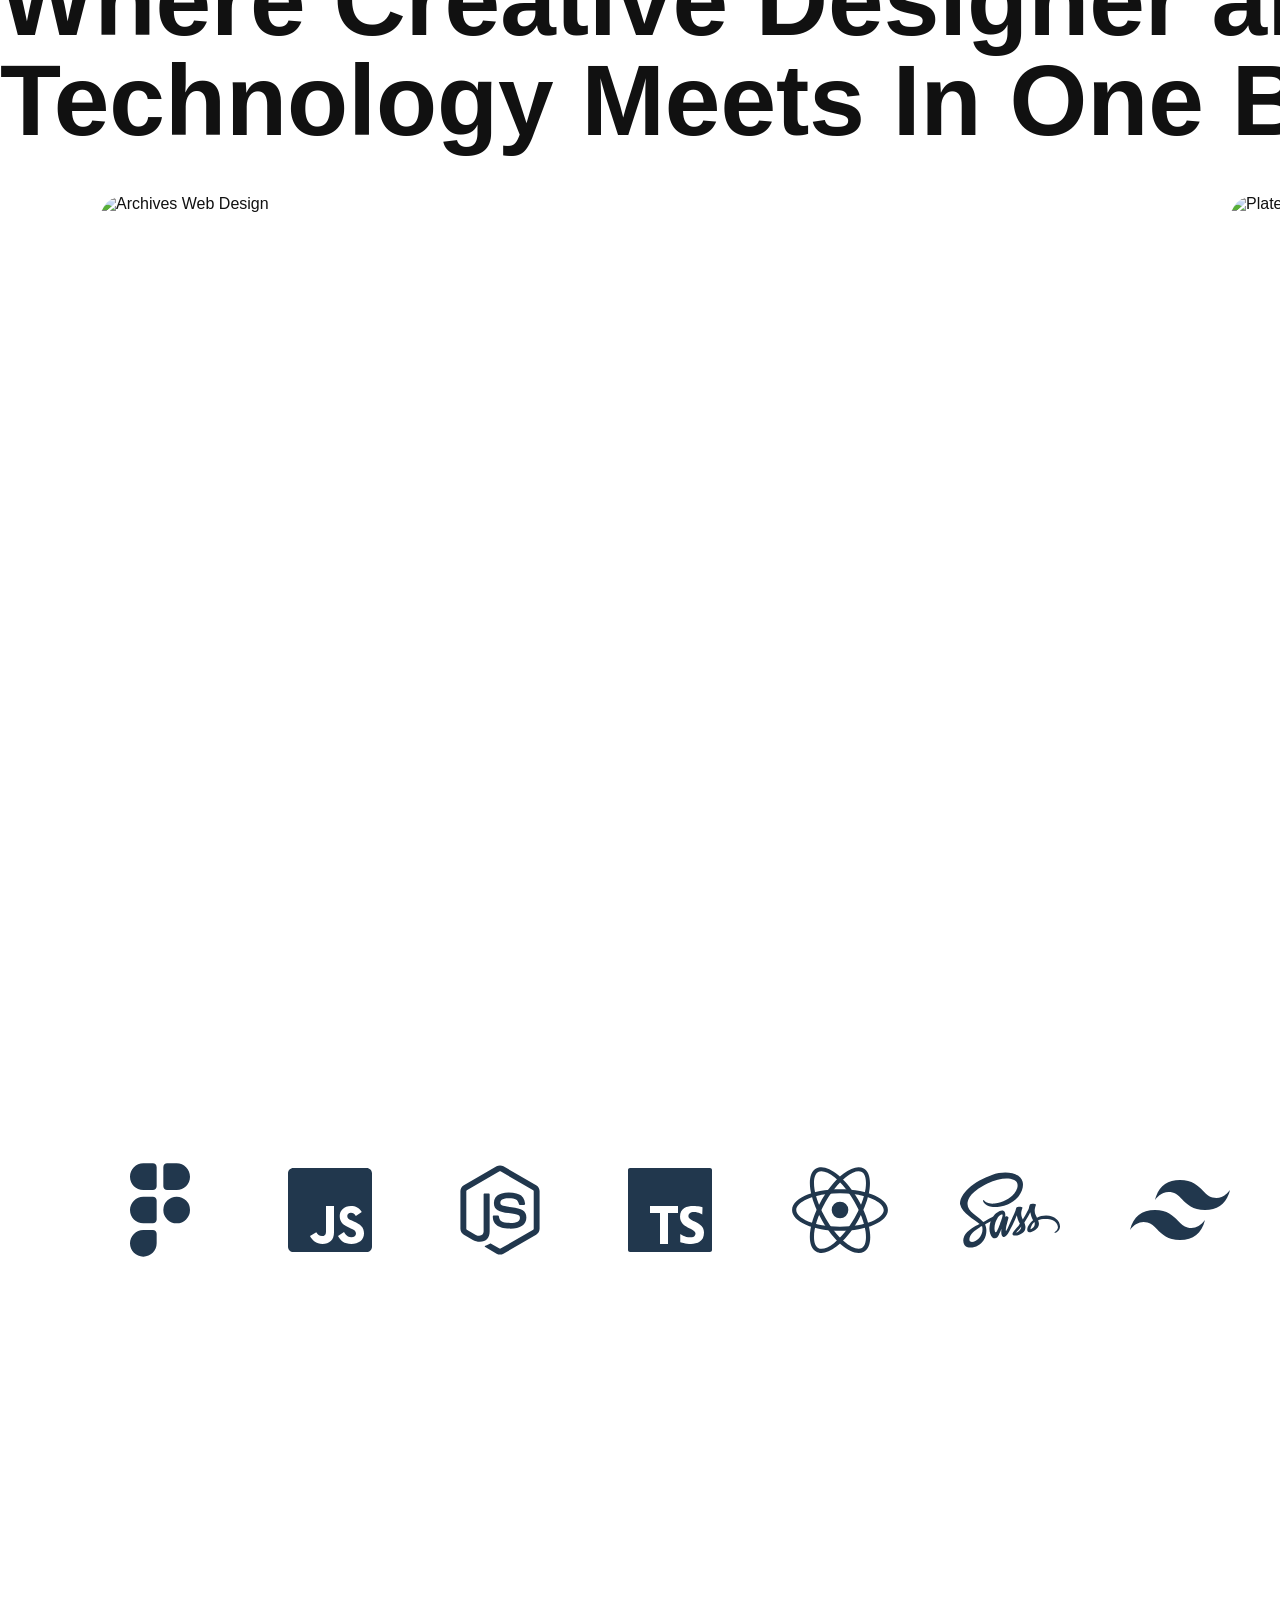
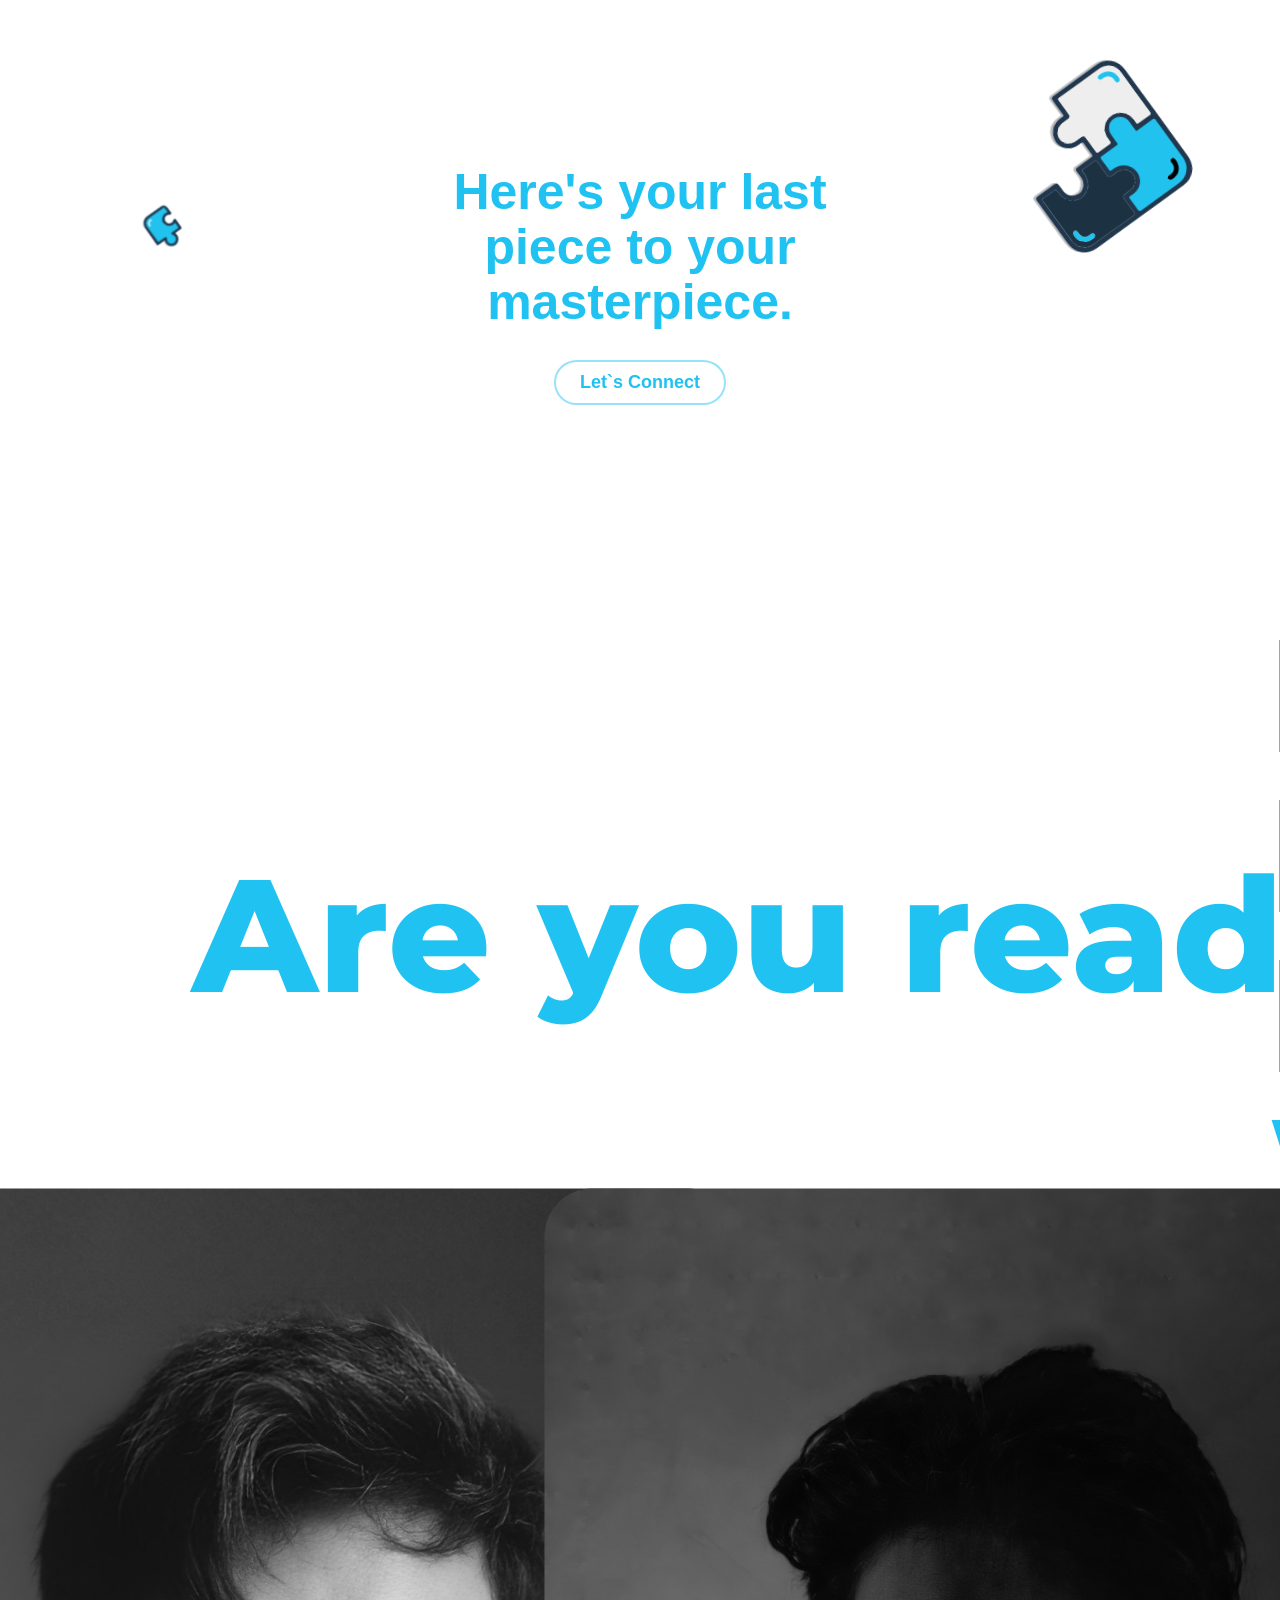
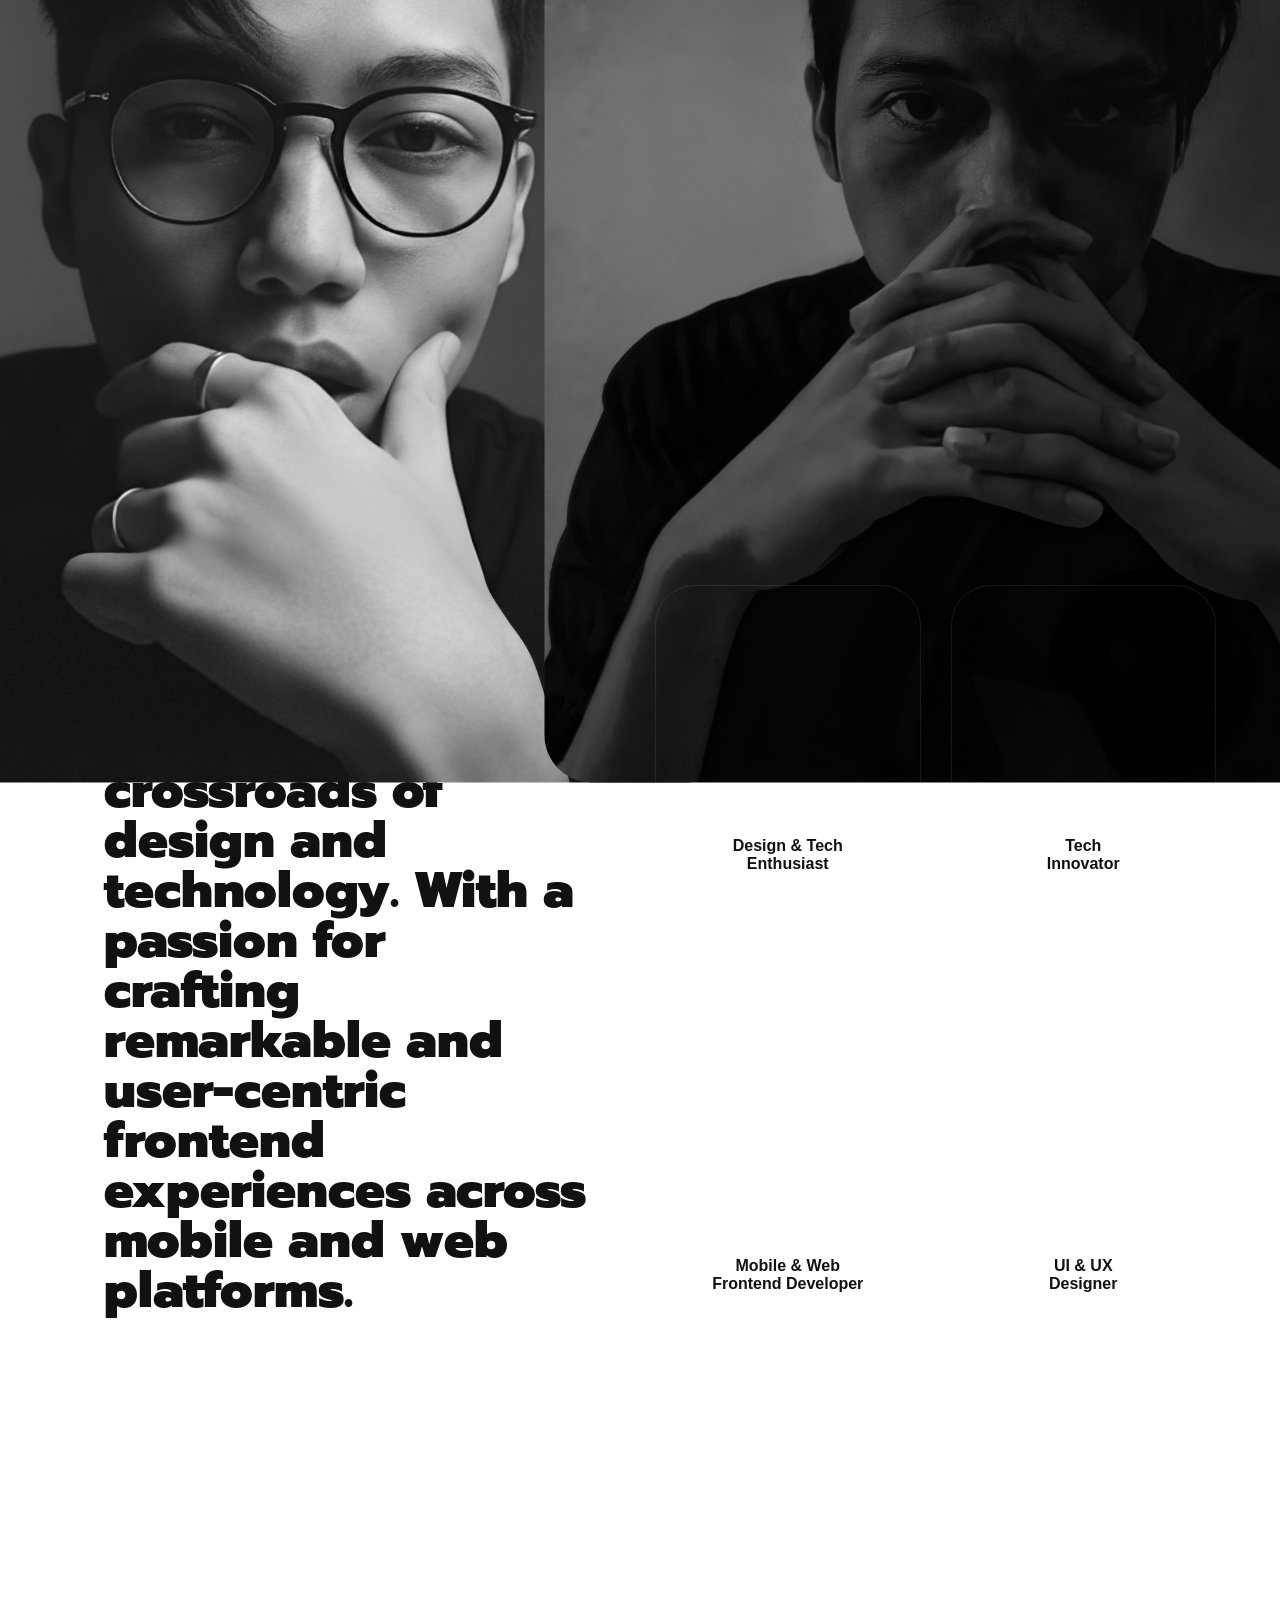
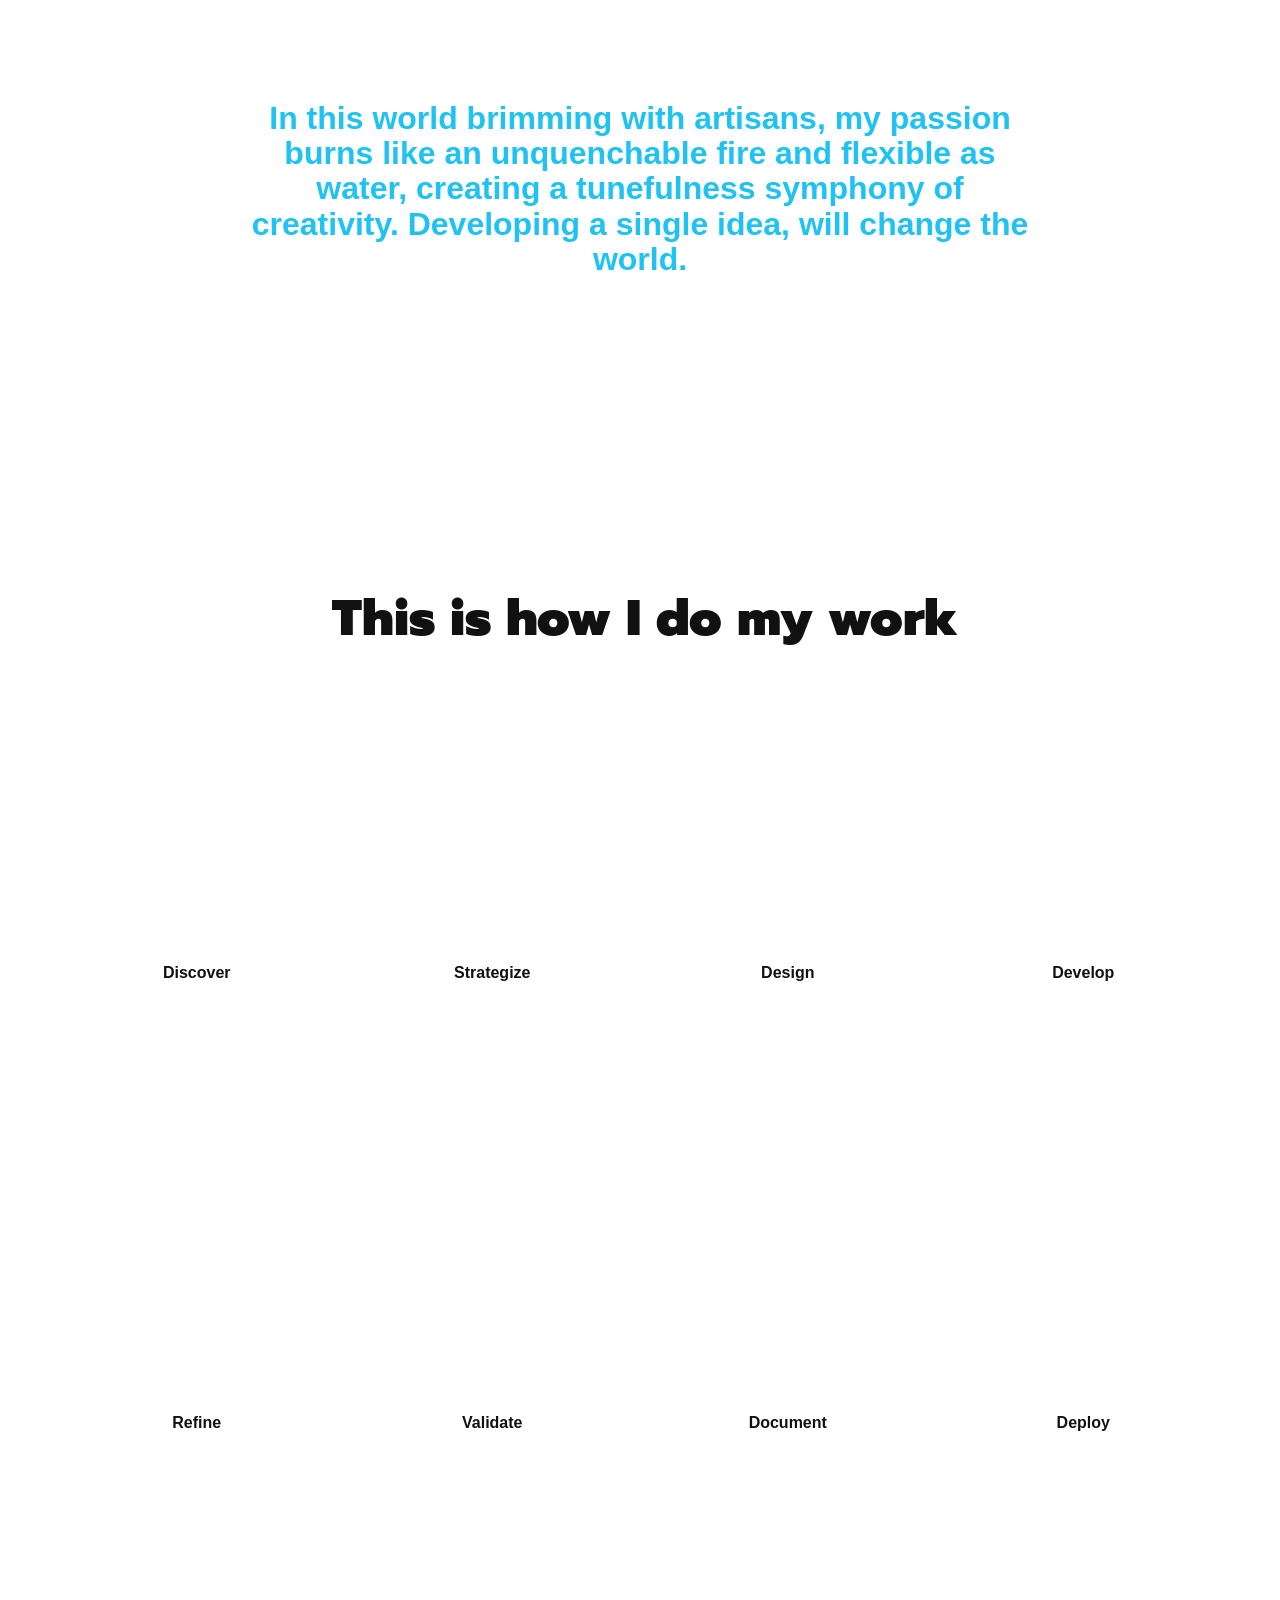
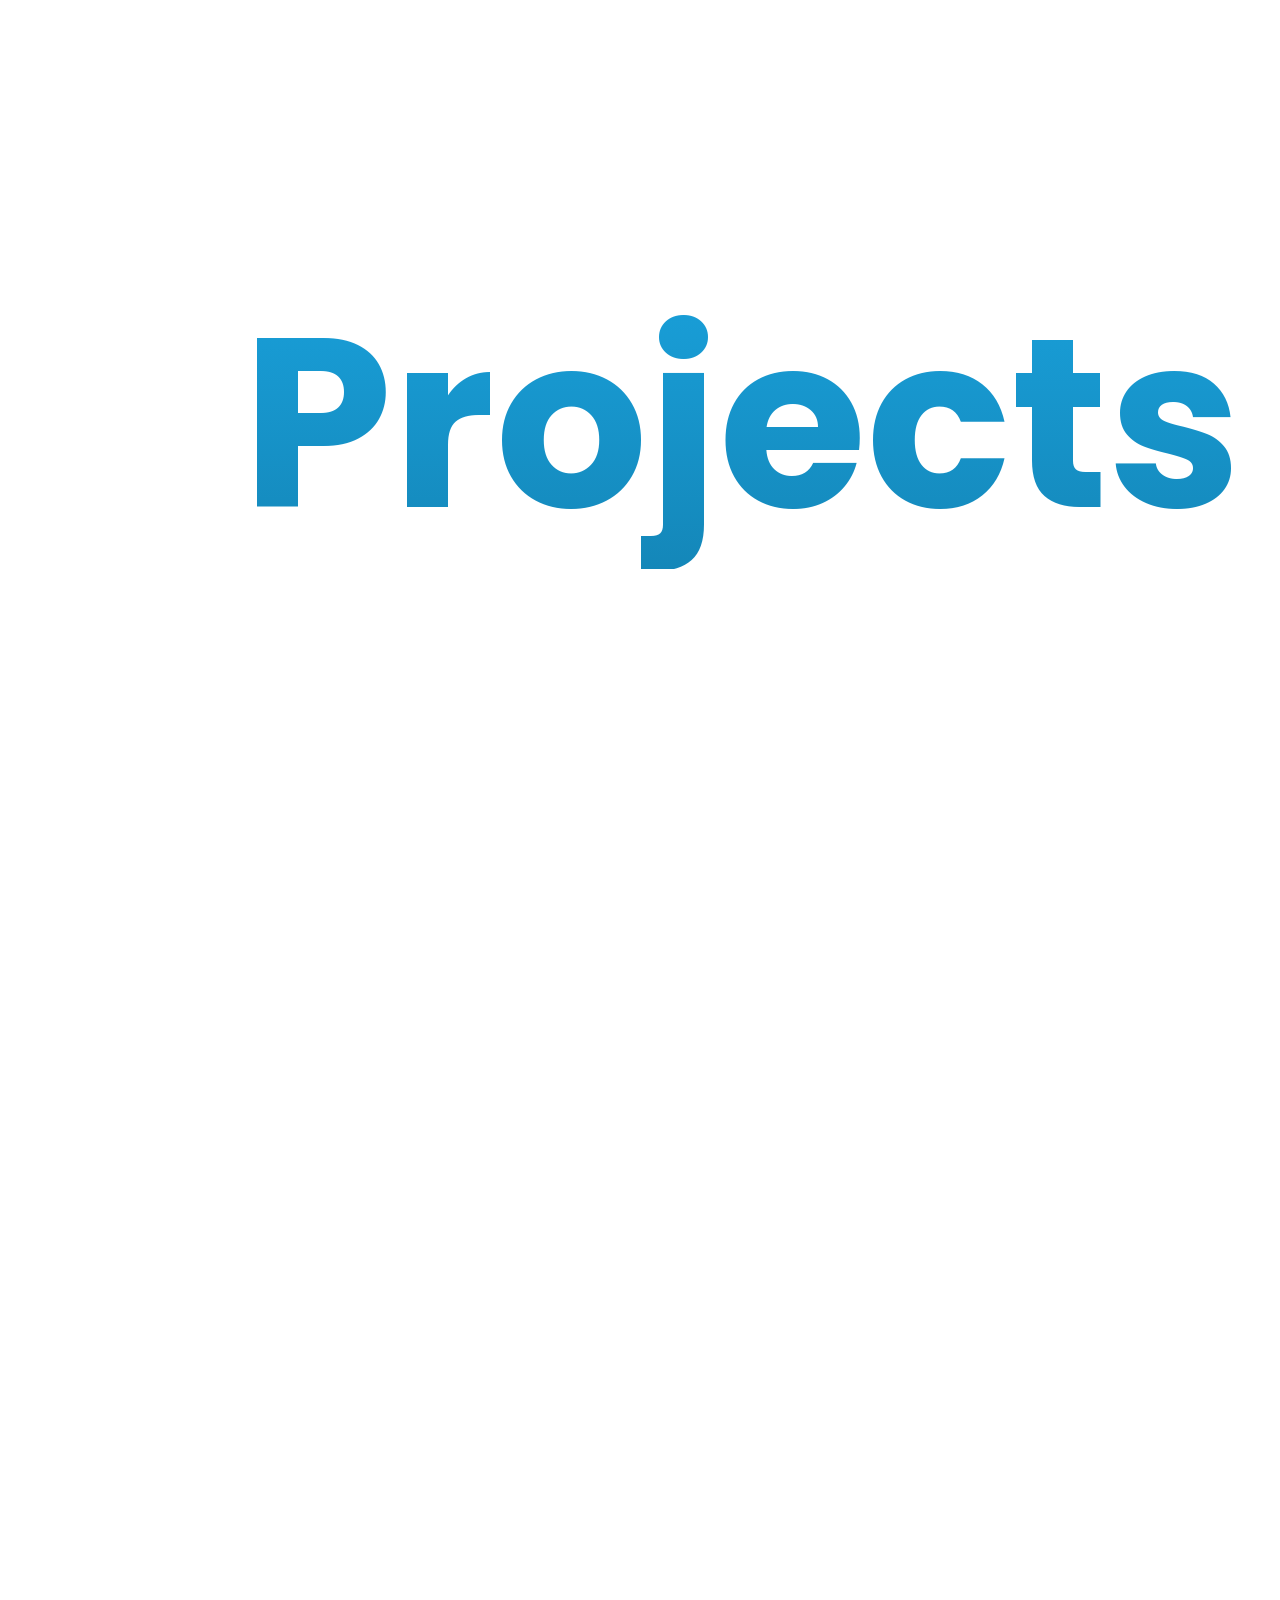
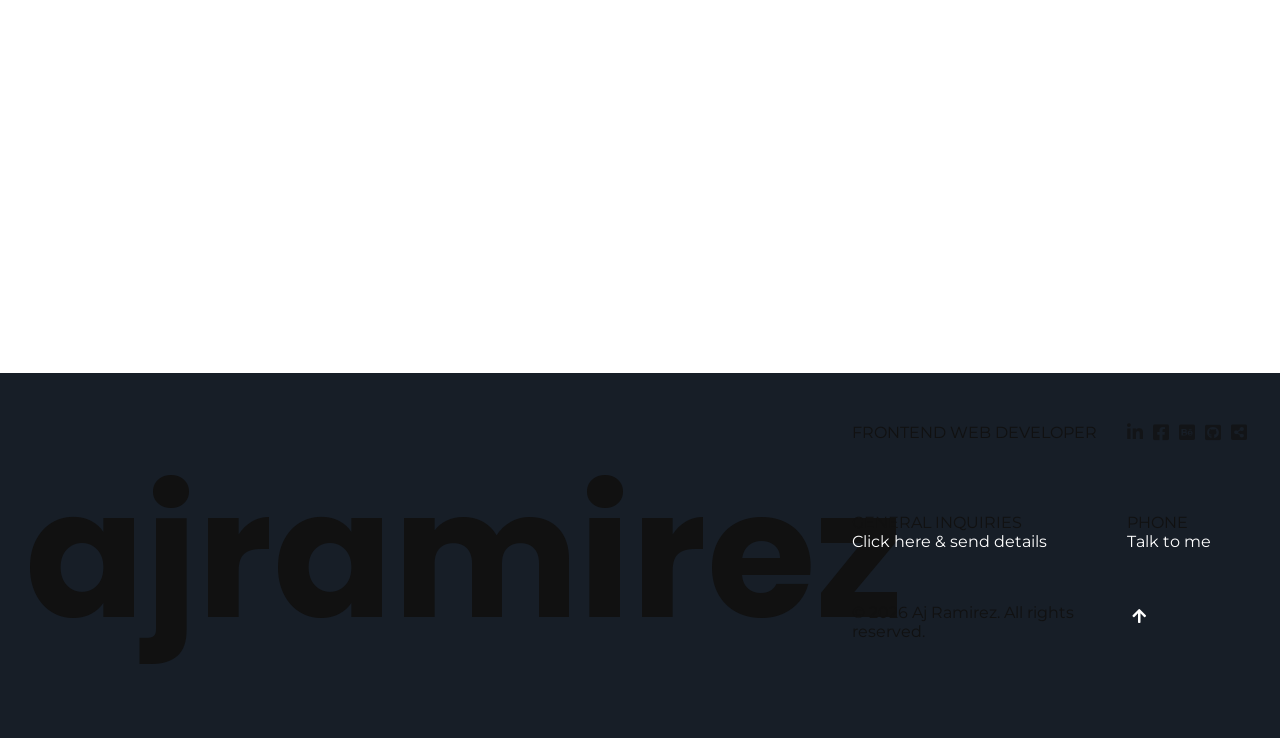
==== commit e2880248: "Add feature page - FitNest" ====
--- a/index.html
+++ b/index.html
@@ -135,7 +135,7 @@
                   end
             </span>
           </div>
-      
+          <br>
         <span id="heading2" class="selected" data-scroll data-scroll-direction="vertical" data-scroll-speed="0.5">
           <div class="tracking-in-contract-bck-bottom">
             <span id="dev" 
@@ -285,7 +285,7 @@
           </div>
 
           <div class="web-design-box">
-            <a href="./images/FitNest.jpg" target="_blank" rel="noopener noreferrer">
+            <a href="./FitNest/" target="_blank" rel="noopener noreferrer">
               <img class="web-design-item" src="./images/FitNest.jpg" alt="FitNest Web Design">
             </a>
           </div>
@@ -303,7 +303,7 @@
           </div>
 
           <div class="web-design-box">
-            <a href="./images/Design Archives.jpg" target="_blank" rel="noopener noreferrer">
+            <a href="./Design_Archives/" target="_blank" rel="noopener noreferrer">
               <img class="web-design-item" src="./images/Design Archives.jpg" alt="Archives Web Design">
             </a>
           </div>
--- a/style.css
+++ b/style.css
@@ -341,18 +341,14 @@
     content: "";
     position: absolute;
     left: 50%;
-    bottom: -35px;          /* controls how much is cropped */
+    bottom: 0px;          /* controls how much is cropped */
     transform: translateX(-50%);
-
-    width: min(1700px, 120vw);
+    width: min(1525px, 120vw);
     height: 340px;
-
     background: url("./images/ajramirez.png") center bottom / contain no-repeat;
-
     pointer-events: none;
     z-index: 1;
-
-    opacity: .22;            /* subtle like the mockup */
+    opacity: .22;          
 }
 
 .in_nav_wrapper {
